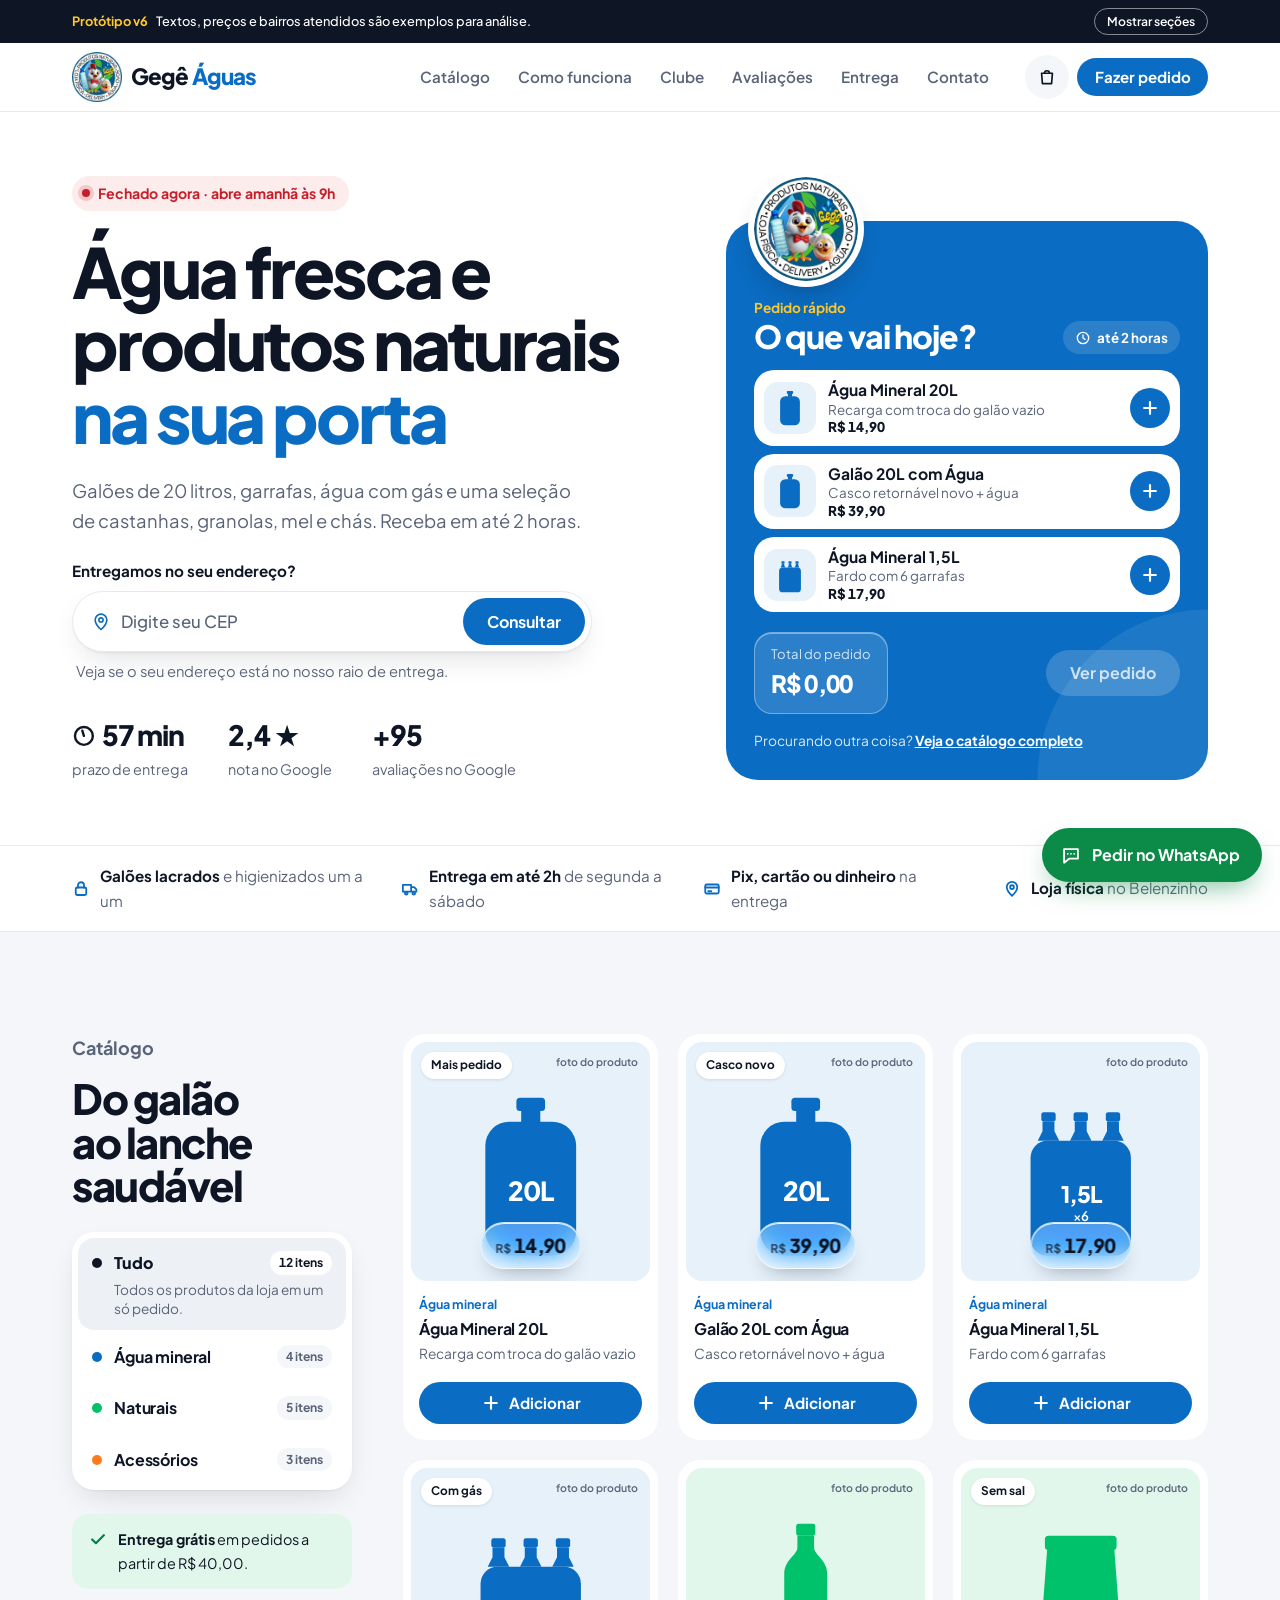
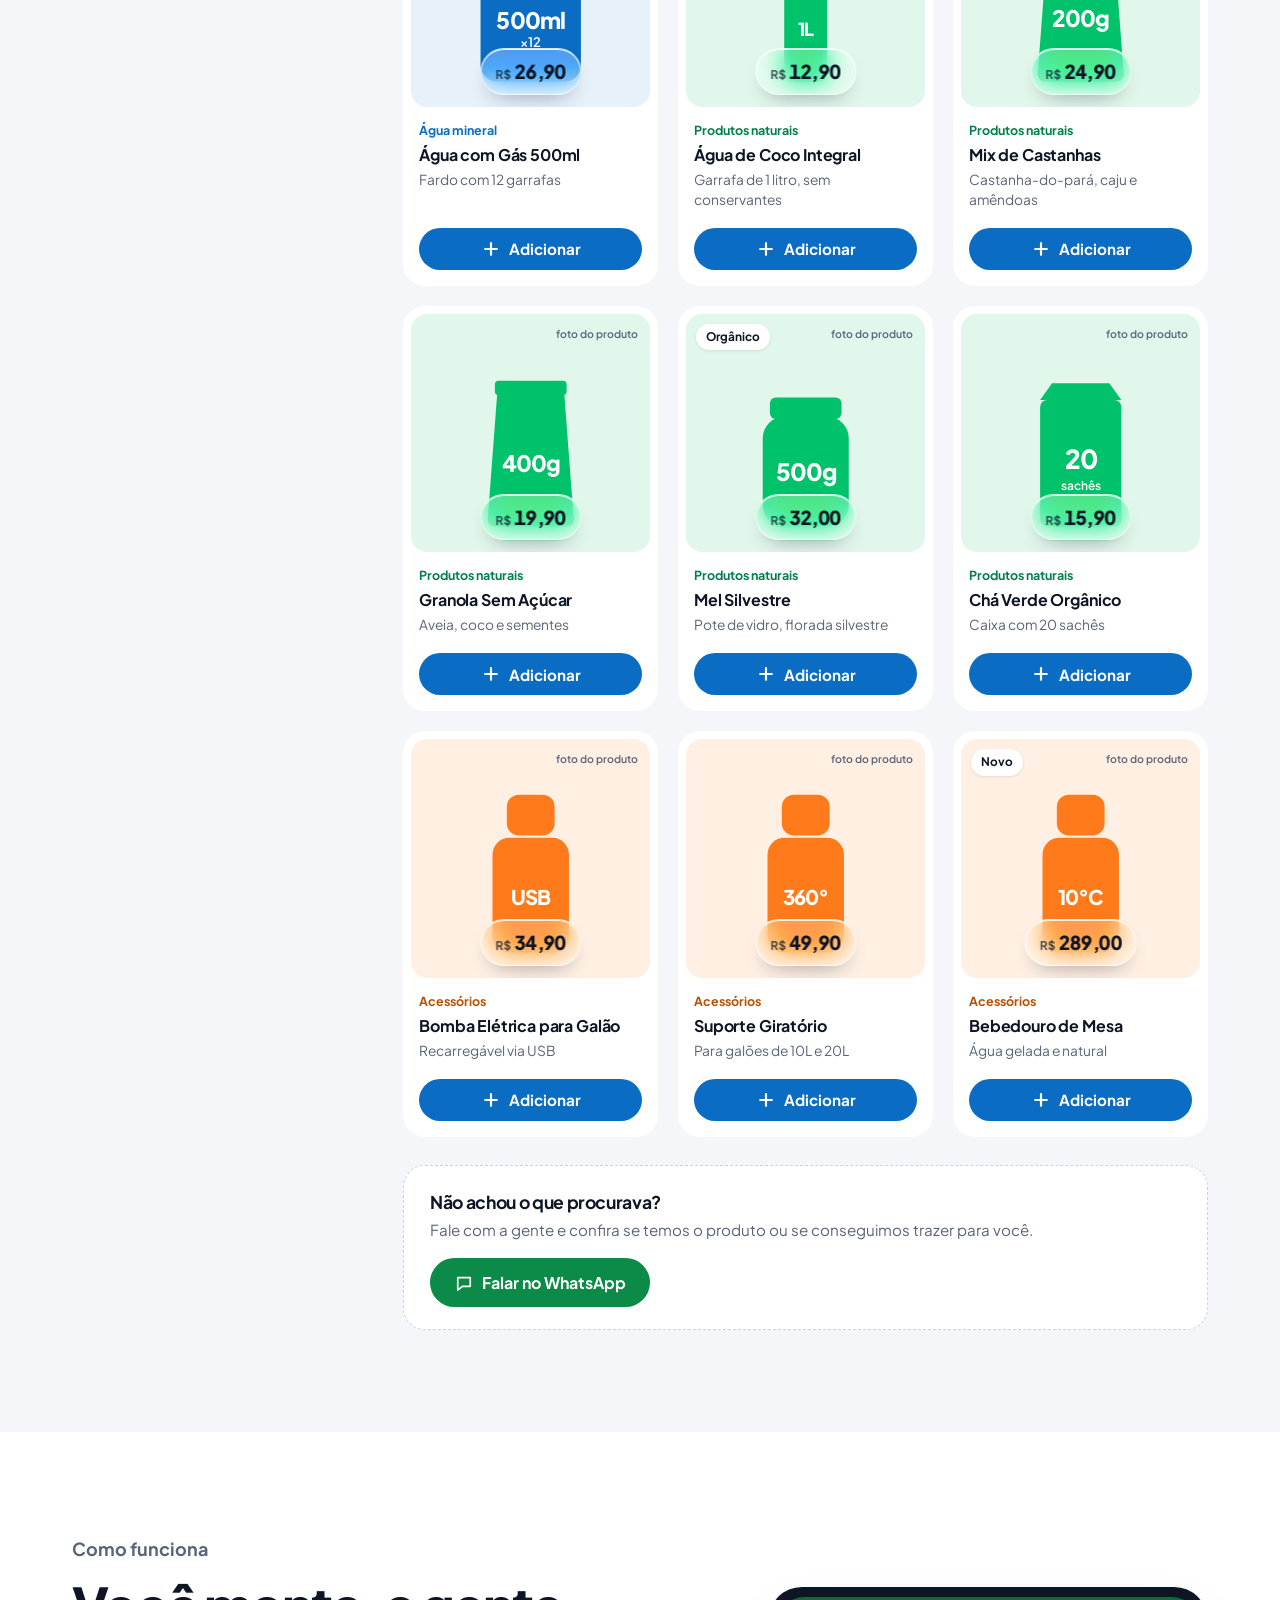
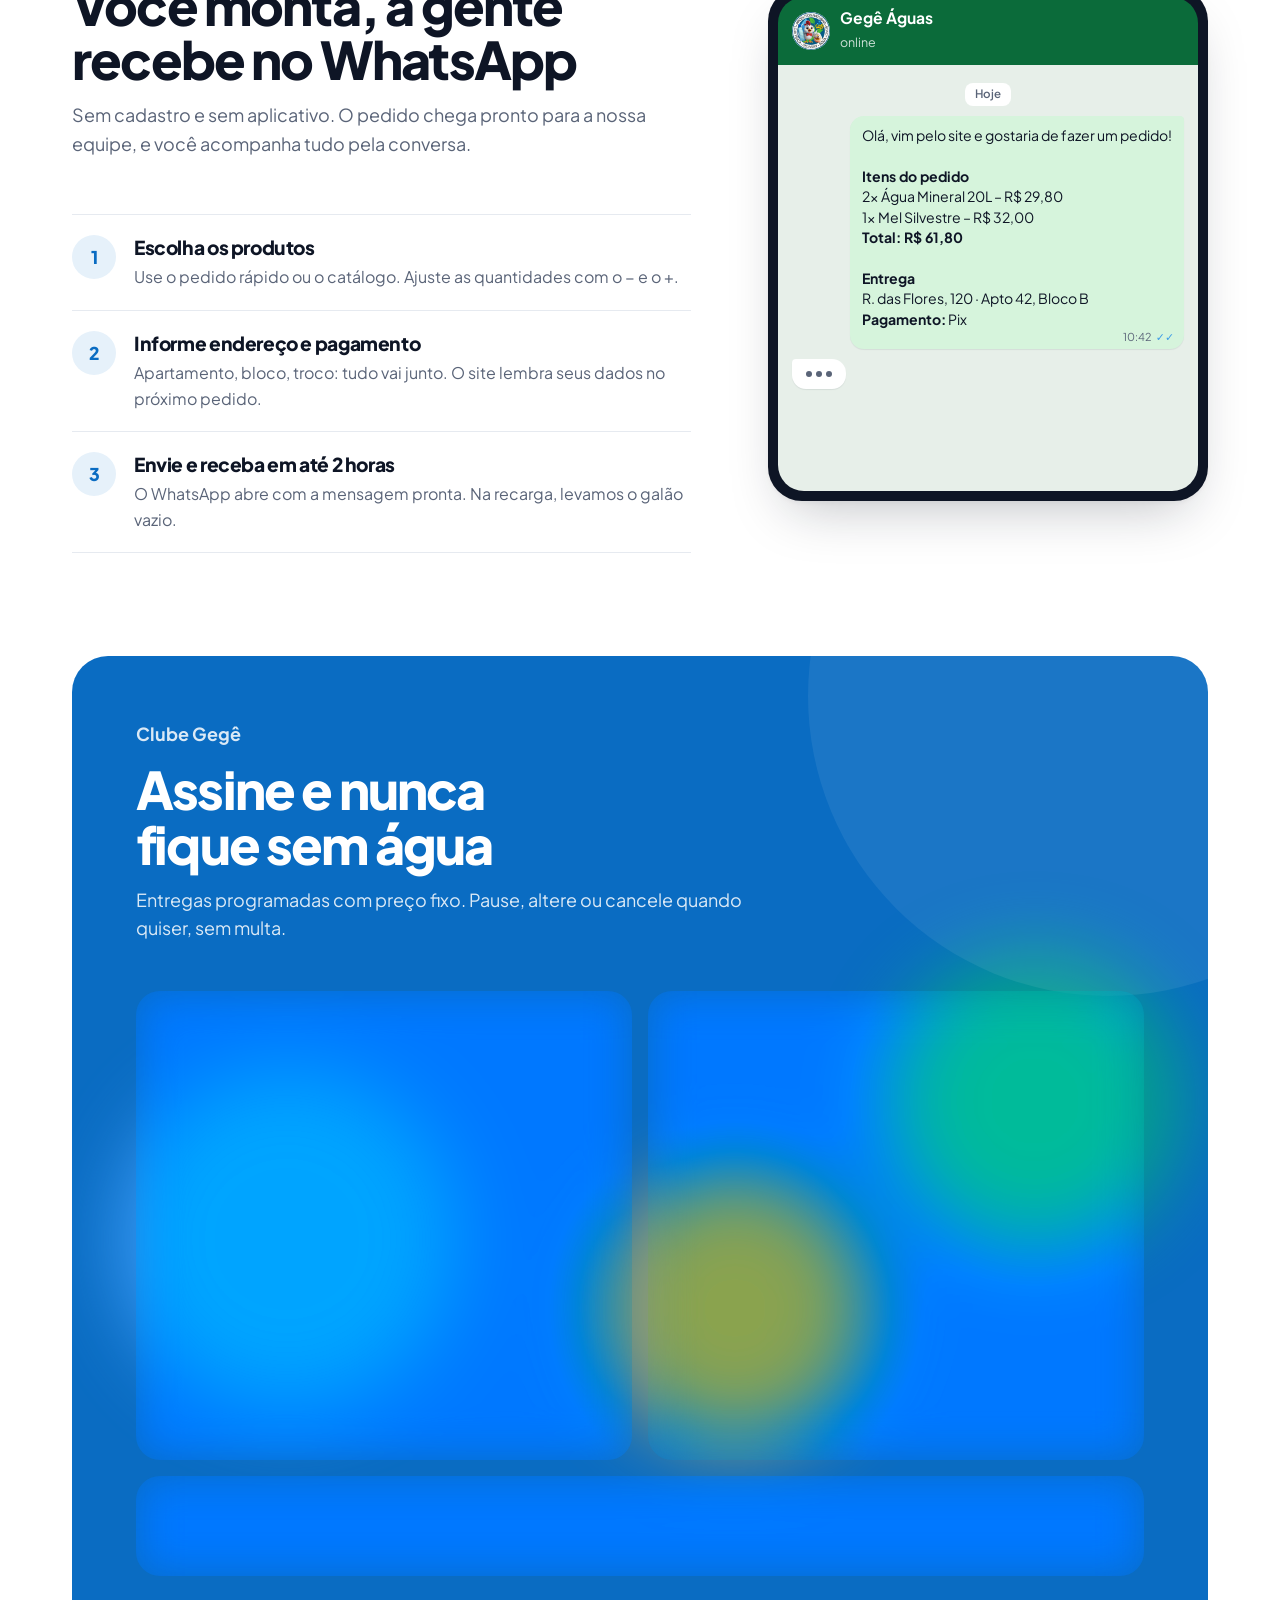
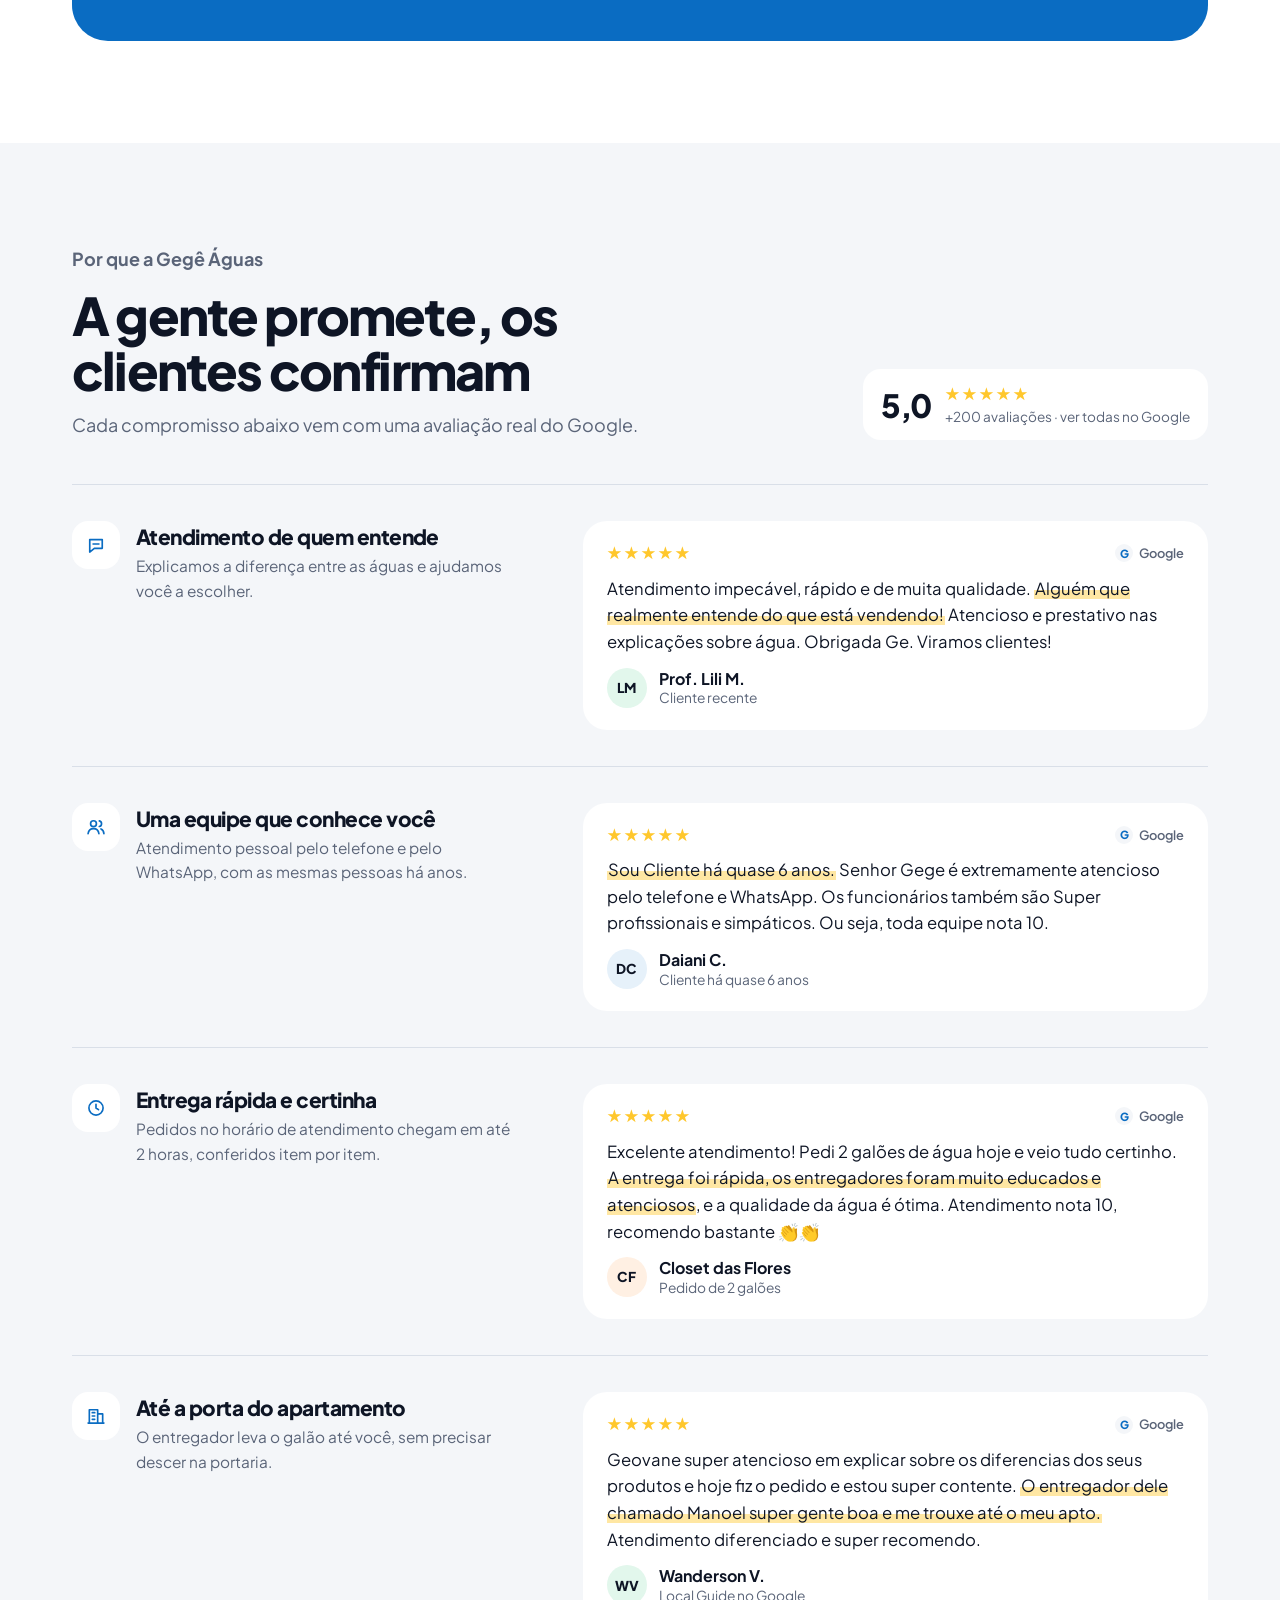
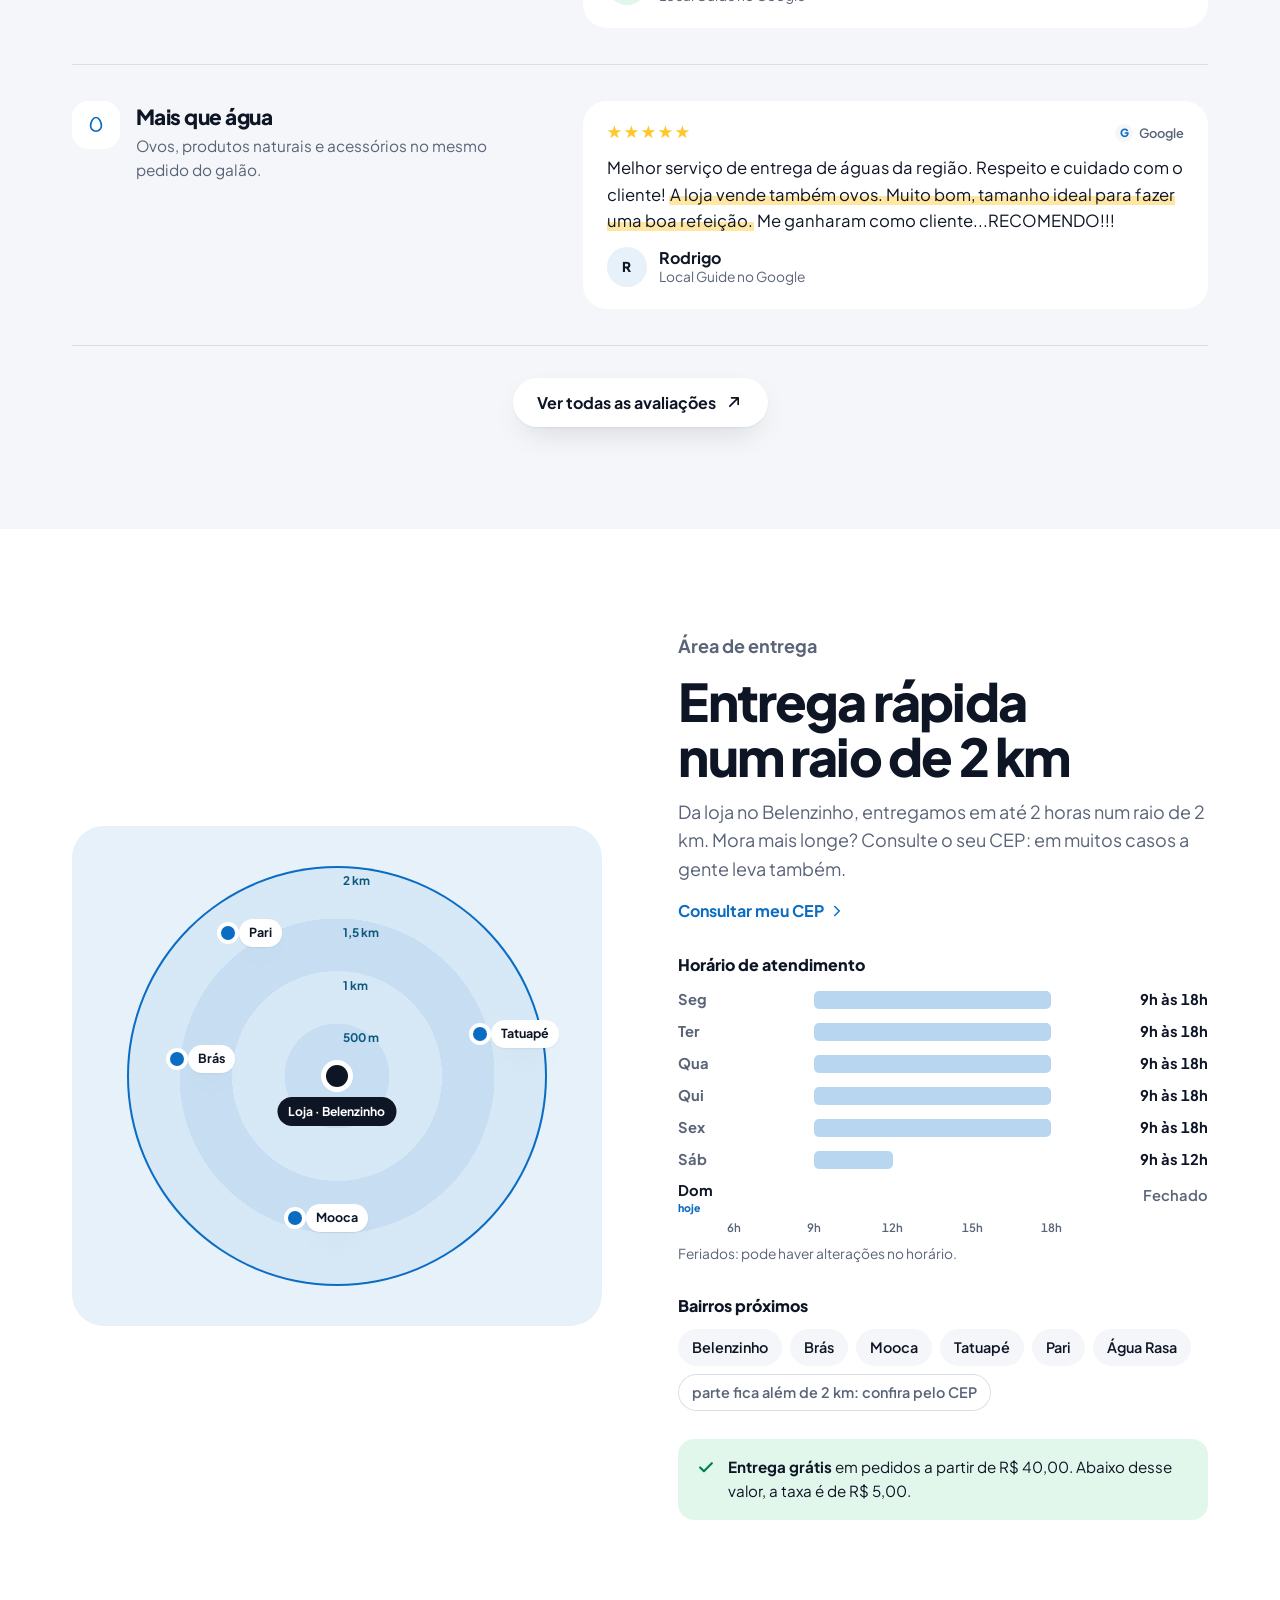
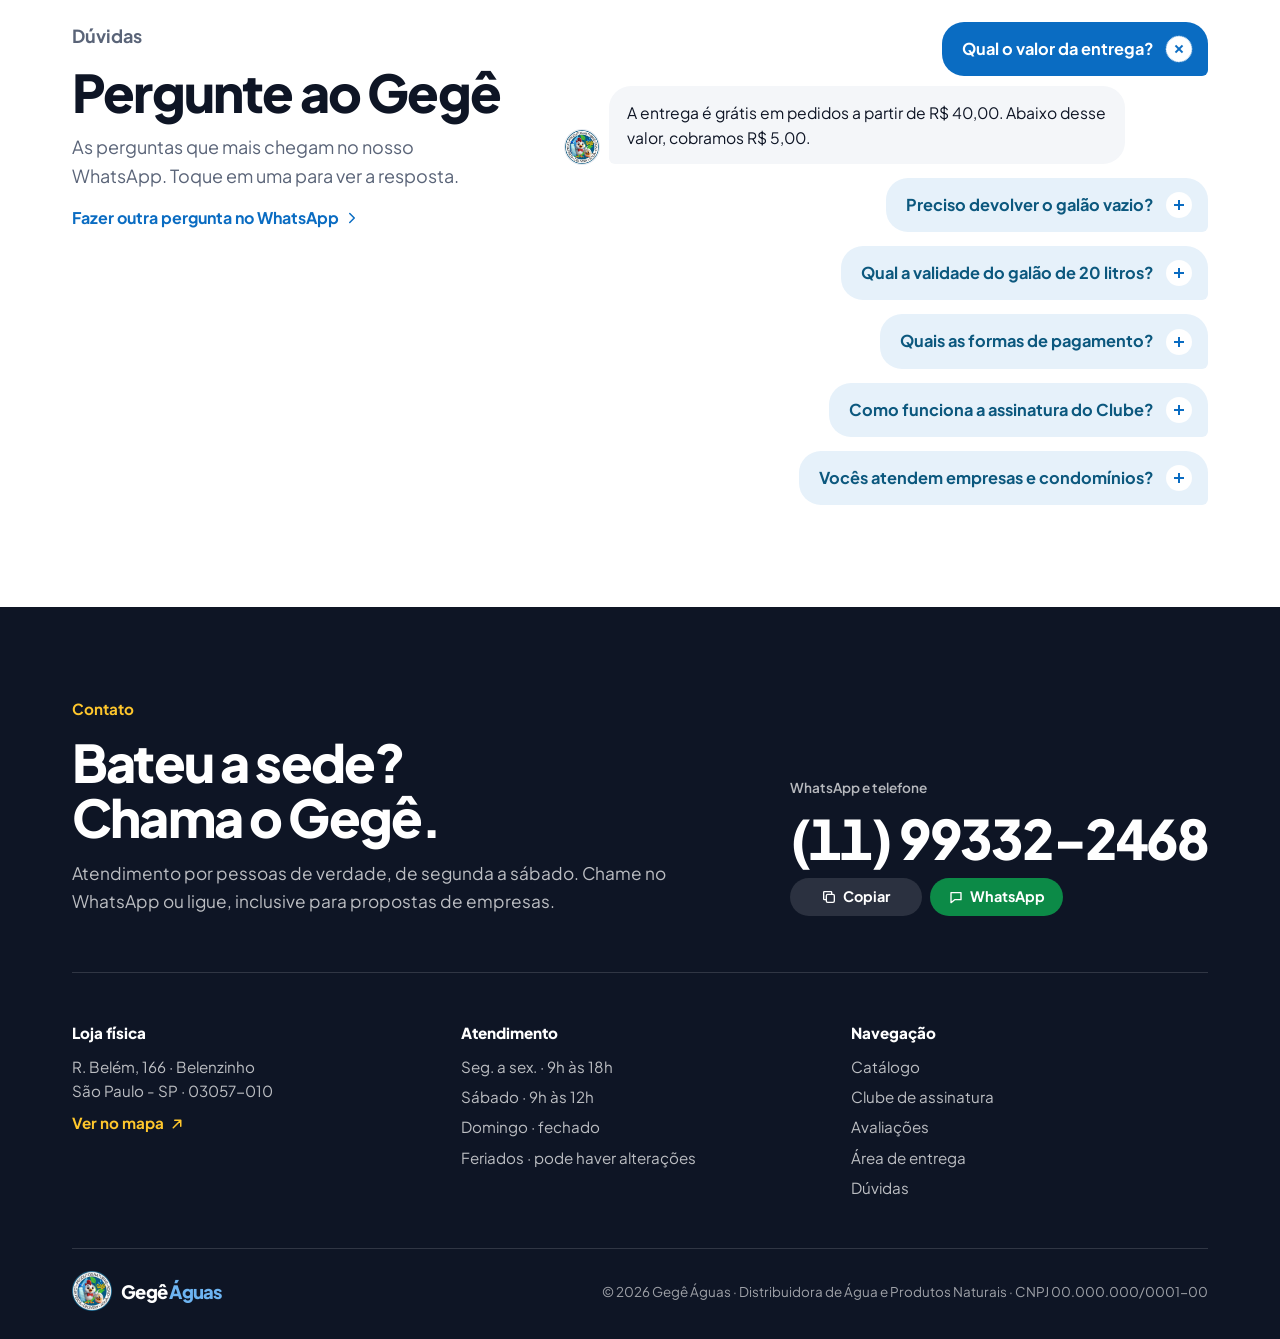
==== teste.html @ 7f75350b "Adiciona página de teste da consulta de CEP Cópia do site com a consulta de CEP pelas APIs públicas " ====
<!doctype html>
<html lang="pt-BR">
<head>
<meta charset="utf-8">
<meta name="viewport" content="width=device-width,initial-scale=1,viewport-fit=cover">
<meta name="robots" content="noindex">
<title>Prévia Gegê Águas</title>
<meta name="claude:viewport-fit-sides" content="cover">
<meta name="description" content="Protótipo do site da Gegê Águas, distribuidora de água mineral e produtos naturais.">
<link rel="icon" type="image/png" href="assets/logo-gege-64.png">
<link rel="preconnect" href="https://fonts.googleapis.com">
<link rel="preconnect" href="https://fonts.gstatic.com" crossorigin>
<link rel="stylesheet" href="https://fonts.googleapis.com/css2?family=Plus+Jakarta+Sans:wght@400;500;600;700;800&display=swap">
<style>
:root{
  /* Layout: loja de bairro com balcão. Topo com pedido rápido, catálogo em prateleira lateral, pedido mostrado como conversa de WhatsApp, promessas lado a lado com avaliações reais, contato e rodapé num bloco escuro. Tema único claro, por escolha. */
  --brand:#0A6CC2;
  --brand-dark:#0C587E;
  --brand-tint:#E6F1FA;
  --green:#00C26B;
  --green-text:#00804A;
  --green-tint:#E2F7EC;
  --orange:#FF7A1A;
  --orange-text:#B85000;
  --orange-tint:#FFF0E3;
  --yellow:#FFC72C;
  --whats:#0C8A47;
  --ink:#0E1525;
  --muted:#5A6478;
  --line:#E6EAF0;
  --gray:#F4F6F9;
  --line-strong:#D9DFE8;
  --chat-bg:#E7EFE9;
  --chat-out:#D6F4DC;
  --white:#FFFFFF;
  --danger:#C81E2B;
  --scrim:rgba(14,21,37,.45);
  --shadow:0 1px 2px rgba(14,21,37,.05),0 12px 32px -12px rgba(14,21,37,.18);
  --shadow-lg:0 2px 4px rgba(14,21,37,.04),0 24px 56px -20px rgba(14,21,37,.28);
  --font:"Plus Jakarta Sans",system-ui,-apple-system,"Segoe UI",Roboto,sans-serif;
  --fs-h2:clamp(2rem,4.2vw,3.25rem);
  --r:24px;
  color-scheme:light;
}

/* ---------- Base ---------- */
*,*::before,*::after{box-sizing:border-box}
[hidden]{display:none!important}
html{scroll-behavior:smooth;-webkit-text-size-adjust:100%}
body{margin:0;background:var(--white);color:var(--ink);font-family:var(--font);font-size:16px;line-height:1.6;overflow-x:clip;-webkit-font-smoothing:antialiased}
body::before{content:"";position:fixed;inset:0 0 auto;height:env(safe-area-inset-top,0px);z-index:10;background:var(--white)}
h1,h2,h3,p,ul,ol,dl,dd,figure,blockquote{margin:0}
ul,ol{padding:0;list-style:none}
h1,h2{font-weight:800;line-height:1.05;letter-spacing:-.035em;text-wrap:balance}
h3{font-size:1.125rem;font-weight:700;line-height:1.3;letter-spacing:-.01em;text-wrap:balance}
a{color:inherit}
button,input,select,textarea{font:inherit;color:inherit}
:focus-visible{outline:3px solid var(--brand);outline-offset:3px;border-radius:8px}
[id]{scroll-margin-top:84px}
svg{display:block}
.ico{width:20px;height:20px;flex-shrink:0;fill:none;stroke:currentColor;stroke-width:2;stroke-linecap:round;stroke-linejoin:round}
.sprite{position:absolute;width:0;height:0;overflow:hidden}
.wrap{width:100%;max-width:1200px;margin-inline:auto;padding-left:max(16px,env(safe-area-inset-left,0px));padding-right:max(16px,env(safe-area-inset-right,0px))}
@media (min-width:720px){.wrap{padding-left:max(32px,env(safe-area-inset-left,0px));padding-right:max(32px,env(safe-area-inset-right,0px))}}

.section{padding-block:clamp(64px,8vw,112px)}
.section.gray{background:var(--gray)}
.sec-head{display:grid;gap:14px;justify-items:start;max-width:44rem;margin-bottom:clamp(32px,4vw,48px)}
.sec-head h2{font-size:var(--fs-h2)}
.sec-head p{color:var(--muted);font-size:1.125rem;max-width:38rem}
.eyebrow{font-size:.95rem;font-weight:700;color:var(--brand)}

/* ---------- Botões ---------- */
.btn{display:inline-flex;align-items:center;justify-content:center;gap:.5em;padding:.9em 1.5em;border:0;border-radius:999px;font:700 1rem/1.1 var(--font);text-decoration:none;cursor:pointer;white-space:nowrap;transition:background .15s,transform .15s}
.btn:active:not(:disabled){transform:scale(.98)}
.btn:disabled{opacity:.4;cursor:not-allowed}
.btn-sm{padding:.7em 1.15em;font-size:.94rem}
.btn-brand{background:var(--brand);color:var(--white)}
.btn-brand:hover:not(:disabled){background:var(--brand-dark)}
.btn-gray{background:var(--gray);color:var(--ink)}
.btn-gray:hover{background:var(--line)}
.btn-white{background:var(--white);color:var(--ink)}
.btn-white:hover{background:var(--gray)}
.link{display:inline-flex;align-items:center;gap:4px;font-weight:700;color:var(--brand);text-decoration:none}
.link:hover{text-decoration:underline;text-underline-offset:4px}
.link .ico{width:18px;height:18px}

/* ---------- Faixa do protótipo ---------- */
.proto-bar{background:var(--ink);color:var(--white)}
.proto-bar .wrap{display:flex;align-items:center;justify-content:space-between;gap:8px 16px;flex-wrap:wrap;padding-block:8px;font-size:.8rem;font-weight:500}
.proto-bar strong{color:var(--yellow);margin-right:8px}
.proto-toggle{border:1px solid rgba(255,255,255,.5);background:transparent;color:var(--white);border-radius:999px;padding:4px 12px;font:600 .76rem/1.4 var(--font);cursor:pointer}
.proto-toggle[aria-pressed="true"]{background:var(--yellow);border-color:var(--yellow);color:var(--ink)}
[data-sec]:not(.site-header){position:relative}
.sec-tag{display:none}
html.show-sec [data-sec]{outline:2px dashed var(--orange);outline-offset:-4px}
html.show-sec .sec-tag{display:block;position:absolute;top:10px;left:10px;z-index:45;background:var(--orange);color:var(--ink);font:700 .75rem/1 var(--font);padding:6px 9px;border-radius:6px;pointer-events:none}
html.show-sec .site-header .sec-tag{top:auto;bottom:-12px}

/* ---------- Cabeçalho ---------- */
.site-header{position:sticky;top:env(safe-area-inset-top,0px);z-index:50;background:rgba(255,255,255,.92);-webkit-backdrop-filter:saturate(1.8) blur(16px);backdrop-filter:saturate(1.8) blur(16px);border-bottom:1px solid var(--line)}
.header-inner{display:flex;align-items:center;gap:24px;min-height:68px}
.logo{display:inline-flex;align-items:center;gap:9px;text-decoration:none;flex-shrink:0}
.logo-img{width:50px;height:50px;flex-shrink:0;display:block}
.footer-about .logo-img{width:76px;height:76px}
.logo-name{font-size:1.4rem;font-weight:800;letter-spacing:-.04em;white-space:nowrap}
.logo-name span{color:var(--brand)}
.nav{display:flex;gap:4px;margin-left:auto}
.nav a{padding:8px 12px;border-radius:999px;text-decoration:none;color:var(--muted);font-weight:600;font-size:.95rem;transition:color .15s,background .15s}
.nav a:hover{color:var(--ink);background:var(--gray)}
.header-actions{display:flex;align-items:center;gap:8px}
.icon-btn{position:relative;display:inline-grid;place-items:center;width:44px;height:44px;border:0;border-radius:50%;background:var(--gray);color:var(--ink);cursor:pointer;flex-shrink:0}
.icon-btn:hover{background:var(--line)}
.badge{position:absolute;top:-3px;right:-3px;min-width:20px;height:20px;padding:0 5px;border-radius:999px;background:var(--brand);color:var(--white);font:700 .7rem/20px var(--font);text-align:center;box-shadow:0 0 0 2px var(--white)}
.menu-btn{display:none}
@media (max-width:960px){
  .nav{display:none;position:absolute;top:100%;left:0;right:0;flex-direction:column;background:var(--white);border-bottom:1px solid var(--line);box-shadow:var(--shadow);padding-block:10px 16px;padding-left:max(16px,env(safe-area-inset-left,0px));padding-right:max(16px,env(safe-area-inset-right,0px))}
  .nav.open{display:flex}
  .nav a{padding:13px 12px;font-size:1.05rem;color:var(--ink)}
  .menu-btn{display:inline-grid}
  .header-actions{margin-left:auto}
}
@media (max-width:560px){.header-cta{display:none}}

/* ---------- Hero ---------- */
.hero{padding-block:clamp(36px,5vw,64px) clamp(40px,5vw,72px)}
.hero-grid{display:grid;grid-template-columns:minmax(0,1.1fr) minmax(0,.9fr);gap:clamp(32px,5vw,64px);align-items:center}
@media (max-width:920px){.hero-grid{grid-template-columns:minmax(0,1fr)}}
.hero-copy{display:grid;grid-template-columns:minmax(0,1fr);gap:24px;justify-items:start;min-width:0}
.open-pill{display:inline-flex;align-items:center;gap:8px;padding:6px 14px 6px 10px;border-radius:999px;background:var(--green-tint);color:var(--green-text);font-size:.88rem;font-weight:700}
.open-dot{width:8px;height:8px;border-radius:50%;background:var(--green);box-shadow:0 0 0 4px rgba(0,194,107,.2)}
.open-pill.closed{background:#FDECEC;color:var(--danger)}
.open-pill.closed .open-dot{background:var(--danger);box-shadow:0 0 0 4px rgba(200,30,43,.18)}
.hero h1{font-size:clamp(2.6rem,5.4vw,4.4rem);letter-spacing:-.045em}
.hero h1 em{font-style:normal;color:var(--brand)}
.hero-lead{font-size:1.15rem;color:var(--muted);max-width:32rem}

.cep-form{width:100%;max-width:520px;display:grid;gap:8px}
.cep-form label{font-weight:700;font-size:.95rem}
.cep-bar{display:flex;align-items:center;gap:10px;padding:6px 6px 6px 18px;background:var(--white);border:1px solid var(--line);border-radius:999px;box-shadow:var(--shadow);transition:border-color .15s,box-shadow .15s}
.cep-bar:focus-within{border-color:var(--brand);box-shadow:0 0 0 4px rgba(10,108,194,.15),var(--shadow)}
.cep-bar > .ico{color:var(--brand)}
.field{flex:1;width:0;min-width:0;border:0;background:transparent;padding:.7em 0;font:600 1.05rem var(--font);color:var(--ink);font-variant-numeric:tabular-nums;outline:none}
.field::placeholder{color:var(--muted);font-weight:500}
.cep-result{font-size:.92rem;color:var(--muted);padding-left:4px}
.cep-result.ok{color:var(--green-text);font-weight:600}
.cep-result.err{color:var(--danger);font-weight:600}
.cep-result.warn{color:var(--orange-text);font-weight:600}
.cep-result.loading{color:var(--muted)}
.cep-result b{color:var(--ink)}
.cep-result a{color:inherit;font-weight:800}
.cep-action{display:inline-flex;align-items:center;gap:6px;margin-top:8px;padding:8px 14px;border-radius:999px;background:var(--whats);color:var(--white)!important;font-size:.88rem;font-weight:700;text-decoration:none}
.cep-action:hover{background:#0a7a3e}
.cep-action .ico{width:16px;height:16px}
.cep-note{font-size:.8rem;font-weight:600;color:var(--muted)}
.cep-note.ok{color:var(--green-text)}
.cep-note.warn{color:var(--orange-text)}
.cep-note.err{color:var(--danger)}
.radar-zone{position:absolute;inset:0;border-radius:50%;box-shadow:inset 0 0 0 2px var(--brand);pointer-events:none}
.hero-stats{display:flex;flex-wrap:wrap;gap:12px 40px;padding-top:6px}
.stat{display:grid}
.stat strong{font-size:1.75rem;font-weight:800;letter-spacing:-.04em;font-variant-numeric:tabular-nums;transition:color .35s ease}
.stat strong.done-gold{color:#F2B100}
.stat strong.done-green{color:#00A85A}
.stat strong.done-blue{color:var(--brand)}
.stat strong .count-val{font-size:inherit;color:inherit}
.clock{display:inline-block;width:.85em;height:.85em;margin-right:6px;vertical-align:-.06em;fill:none;stroke:currentColor;stroke-width:2.4;stroke-linecap:round}
.clock-hand{transform-box:view-box;transform-origin:12px 12px}
.stat strong.pop{animation:pop .45s ease}
@keyframes pop{40%{transform:scale(1.14)}}
.stat strong{display:inline-block;transform-origin:left center}
.stat span{font-size:.9rem;color:var(--muted)}

/* Balcão: pedido rápido no topo */
.counter{position:relative;display:grid;gap:16px;padding:clamp(20px,3vw,28px);padding-top:clamp(64px,7vw,76px);margin-top:44px;border-radius:32px;background:radial-gradient(circle at 100% 100%,rgba(255,255,255,.08) 0 170px,transparent 171px),var(--brand);color:var(--white);min-width:0}
.counter-logo{position:absolute;top:-44px;left:clamp(20px,3vw,28px);width:104px;height:104px;border-radius:50%;background:var(--white);box-shadow:0 0 0 6px var(--white),0 14px 30px -10px rgba(14,21,37,.45)}
.counter-head{position:relative;z-index:1;display:flex;justify-content:space-between;align-items:flex-end;gap:8px 16px;flex-wrap:wrap}
.counter-kicker{font-size:.85rem;font-weight:700;color:var(--yellow)}
.counter-title{font-size:clamp(1.6rem,2.6vw,2rem);font-weight:800;letter-spacing:-.035em;line-height:1.1}
.counter-eta{display:inline-flex;align-items:center;gap:6px;padding:6px 12px;border-radius:999px;background:rgba(255,255,255,.14);font-size:.84rem;font-weight:700}
.counter-eta .ico{width:16px;height:16px}
.quick{position:relative;z-index:1;display:grid;gap:8px}
.quick-item{display:grid;grid-template-columns:52px minmax(0,1fr) auto;align-items:center;gap:12px;padding:10px 10px 10px 10px;border-radius:20px;background:var(--white);color:var(--ink);transition:box-shadow .2s}
.quick-item.in-cart{box-shadow:0 0 0 3px var(--yellow)}
.quick-art{display:grid;place-items:center;width:52px;height:52px;border-radius:14px;background:var(--tint)}
.quick-art .sil{width:26px;color:var(--c);fill:currentColor}
.quick-art .sil text{display:none}
.quick-info{display:grid;min-width:0;line-height:1.3}
.quick-info b{font-size:.98rem}
.quick-info span{font-size:.84rem;color:var(--muted)}
.quick-info .q-price{font-weight:800;color:var(--ink);font-variant-numeric:tabular-nums}
.quick-item .buy{min-height:40px}
.quick-item .add,.quick-item .stepper{height:40px}
.quick-item .add{width:40px}
.counter-foot{position:relative;z-index:1;display:flex;align-items:center;justify-content:space-between;gap:12px;padding-top:4px}
.counter-foot small{display:block;font-size:.82rem;color:rgba(255,255,255,.8)}
.counter-foot b{font-size:1.5rem;font-weight:800;letter-spacing:-.03em;font-variant-numeric:tabular-nums}
.btn-yellow{background:var(--yellow);color:var(--ink)}
.btn-yellow:hover:not(:disabled){background:#FFD45C}
.counter-foot .btn:disabled{opacity:1;background:rgba(255,255,255,.18);color:rgba(255,255,255,.75)}
.counter-more{position:relative;z-index:1;font-size:.86rem;color:rgba(255,255,255,.85)}
.counter-more a{color:var(--white);font-weight:700}
@media (max-width:420px){.quick-item{grid-template-columns:44px minmax(0,1fr)}.quick-art{width:44px;height:44px}.quick-item .buy{grid-column:1 / -1}}

/* ---------- Faixa ---------- */
.ribbon{border-block:1px solid var(--line)}
.ribbon-list{display:grid;grid-template-columns:repeat(4,auto);justify-content:space-between;gap:10px 28px;padding-block:18px;font-size:.95rem;color:var(--muted)}
.ribbon-list li{display:flex;align-items:center;gap:10px}
.ribbon-list b{color:var(--ink)}
.ribbon-list .ico{width:18px;height:18px;color:var(--brand);stroke-width:2.4}
@media (max-width:1100px){.ribbon-list{grid-template-columns:repeat(2,minmax(0,1fr))}}
@media (max-width:640px){.ribbon-list{grid-template-columns:minmax(0,1fr);gap:10px}}

/* ---------- Catálogo com prateleira lateral ---------- */
.shop{display:grid;grid-template-columns:280px minmax(0,1fr);gap:clamp(28px,4vw,56px);align-items:start}
.shelf{display:grid;gap:24px;min-width:0}
@media (min-width:961px){.shelf{position:sticky;top:96px}}
.shelf .sec-head{margin-bottom:0}
.shelf .sec-head h2{font-size:clamp(2rem,3.4vw,2.6rem)}
.shelf-list{display:grid;gap:2px;min-width:0;padding:6px;border-radius:22px;background:var(--white);box-shadow:var(--shadow)}
.shelf-item{display:grid;grid-template-columns:10px minmax(0,1fr) auto;align-items:center;gap:2px 12px;width:100%;padding:12px 14px;border:0;border-radius:16px;background:transparent;color:var(--ink);text-align:left;font:inherit;cursor:pointer;transition:background .15s}
.shelf-item:hover{background:var(--gray)}
.shelf-item[aria-pressed="true"]{background:var(--tint)}
.shelf-dot{width:10px;height:10px;border-radius:50%;background:var(--dot)}
.shelf-item b{font-size:1rem;font-weight:700;letter-spacing:-.01em}
.shelf-item[aria-pressed="true"] b{font-weight:800}
.shelf-item small{padding:2px 9px;border-radius:999px;background:var(--gray);font-size:.76rem;font-weight:700;color:var(--muted);font-variant-numeric:tabular-nums}
.shelf-item[aria-pressed="true"] small{background:var(--white);color:var(--ink)}
.shelf-item .shelf-desc{grid-column:2 / -1;padding-top:2px;font-size:.85rem;color:var(--muted);line-height:1.4}
.shelf-item[aria-pressed="false"] .shelf-desc{display:none}
.shelf-free{display:flex;gap:10px;align-items:flex-start;padding:14px 16px;border-radius:16px;background:var(--green-tint);font-size:.9rem}
.shelf-free .ico{color:var(--green-text);stroke-width:2.6;margin-top:1px}
.shop .product-grid{grid-template-columns:repeat(3,minmax(0,1fr))}
@media (max-width:960px){
  .shop{grid-template-columns:minmax(0,1fr)}
  .shelf-list{display:flex;gap:4px;overflow-x:auto;scrollbar-width:none}
  .shelf-list::-webkit-scrollbar{display:none}
  .shelf-item{display:flex;width:auto;flex:none;padding:9px 14px;border-radius:16px}
  .shelf-item .shelf-desc{display:none}
  .shelf-item b{font-size:.95rem}
  .shelf-free{display:none}
}
@media (max-width:760px){.shop .product-grid{grid-template-columns:repeat(2,minmax(0,1fr))}}

/* ---------- Produtos ---------- */
.product-grid{display:grid;grid-template-columns:repeat(4,minmax(0,1fr));gap:20px}
@media (max-width:1020px){.product-grid{grid-template-columns:repeat(3,minmax(0,1fr))}}
@media (max-width:760px){.product-grid{grid-template-columns:repeat(2,minmax(0,1fr));gap:12px}}
.product{display:flex;flex-direction:column;min-width:0;background:var(--white);border-radius:22px;overflow:hidden;transition:box-shadow .2s ease,transform .2s ease}
.product:hover{box-shadow:var(--shadow-lg);transform:translateY(-3px)}
.product-tile{position:relative;display:grid;place-items:center;aspect-ratio:1;max-width:100%;margin:8px 8px 0;border-radius:16px;background:var(--tint)}
.product-tile .sil{width:44%;color:var(--c);fill:currentColor}
.sil text{font-family:var(--font);font-weight:800;letter-spacing:-.04em;text-anchor:middle;fill:var(--white)}
.sil text.sub{font-weight:600;letter-spacing:0}
.tag{position:absolute;top:10px;left:10px;padding:4px 10px;border-radius:999px;background:var(--white);color:var(--ink);font-size:.74rem;font-weight:700;box-shadow:0 1px 3px rgba(14,21,37,.1)}
.tile-note{position:absolute;bottom:8px;right:12px;font-size:.66rem;font-weight:600;color:var(--muted)}
.product-body{display:flex;flex-direction:column;gap:4px;flex:1;padding:14px 16px 16px}
.product-cat{font-size:.78rem;font-weight:700;color:var(--ct)}
.product h3{font-size:1rem;line-height:1.3}
.product-desc{font-size:.86rem;line-height:1.45;color:var(--muted)}
.product-foot{display:flex;align-items:center;justify-content:space-between;gap:10px;margin-top:auto;padding-top:12px}
.price{display:flex;align-items:baseline;gap:3px;font-size:1.3rem;font-weight:800;letter-spacing:-.03em;font-variant-numeric:tabular-nums}
.price small{font-size:.8rem;font-weight:600;color:var(--muted);letter-spacing:0}
.add{display:inline-grid;place-items:center;width:42px;height:42px;flex-shrink:0;border:0;border-radius:50%;background:var(--brand);color:var(--white);cursor:pointer;transition:background .15s,transform .15s}
.add .ico{width:20px;height:20px;stroke-width:2.6}
.add:hover{background:var(--brand-dark);transform:scale(1.06)}
.buy{display:flex;align-items:center;justify-content:flex-end;min-height:42px}
.stepper{display:inline-flex;align-items:center;height:42px;border-radius:999px;background:var(--brand);color:var(--white);animation:stepIn .22s ease}
.stepper button{display:grid;place-items:center;width:38px;height:42px;border:0;border-radius:999px;background:transparent;color:inherit;cursor:pointer;transition:background .15s}
.stepper button:hover{background:var(--brand-dark)}
.stepper .ico{width:16px;height:16px;stroke-width:2.8}
.stepper output{min-width:20px;text-align:center;font-weight:800;font-size:1rem;font-variant-numeric:tabular-nums}
@keyframes stepIn{from{transform:scale(.7);opacity:0}to{transform:none;opacity:1}}
@media (prefers-reduced-motion:reduce){.stepper{animation:none}}
.product.in-cart{box-shadow:0 0 0 2px var(--brand)}
@media (max-width:420px){.product-foot{flex-wrap:wrap}.buy{width:100%}.stepper{width:100%;justify-content:space-between}.add{width:100%;border-radius:999px}}
.not-found{display:flex;align-items:center;justify-content:space-between;gap:16px 24px;flex-wrap:wrap;margin-top:28px;padding:22px 26px;border-radius:22px;background:var(--white);border:1px dashed #C9D3E0}
.not-found div{display:grid;gap:2px;min-width:0}
.not-found strong{font-size:1.1rem;letter-spacing:-.02em}
.not-found p{color:var(--muted);font-size:.95rem}
@media (max-width:560px){.not-found{padding:20px}.not-found .btn{width:100%}}

/* ---------- Como funciona: o pedido chegando no WhatsApp ---------- */
.how{display:grid;grid-template-columns:minmax(0,1fr) minmax(0,440px);gap:clamp(36px,6vw,88px);align-items:center}
@media (max-width:900px){.how{grid-template-columns:minmax(0,1fr)}}
.how-copy{display:grid;gap:8px;min-width:0}
.how-steps{display:grid;counter-reset:s}
.how-steps li{display:grid;grid-template-columns:44px minmax(0,1fr);gap:4px 18px;padding:20px 0;border-top:1px solid var(--line)}
.how-steps li:last-child{border-bottom:1px solid var(--line)}
.how-steps li::before{counter-increment:s;content:counter(s);grid-row:span 2;display:grid;place-items:center;width:44px;height:44px;border-radius:50%;background:var(--brand-tint);color:var(--brand);font-weight:800;font-size:1.1rem}
.how-steps h3{font-size:1.2rem;font-weight:800;letter-spacing:-.02em}
.how-steps p{color:var(--muted)}
.phone{width:100%;max-width:440px;justify-self:center;border-radius:34px;padding:10px;background:var(--ink);box-shadow:var(--shadow-lg)}
.phone-top{display:flex;align-items:center;gap:10px;padding:12px 14px;border-radius:26px 26px 0 0;background:#0B6B3A;color:var(--white)}
.phone-top img{width:38px;height:38px;border-radius:50%;background:var(--white)}
.phone-top b{display:block;font-size:.98rem;line-height:1.2}
.phone-top small{font-size:.78rem;opacity:.8}
.chat{display:grid;gap:10px;align-content:start;padding:18px 14px 22px;border-radius:0 0 26px 26px;background:var(--chat-bg);font-size:.88rem;line-height:1.45}
.bubble{position:relative;max-width:88%;padding:9px 12px 20px;border-radius:14px;box-shadow:0 1px 1px rgba(14,21,37,.08)}
.bubble.out{justify-self:end;background:var(--chat-out);border-top-right-radius:4px}
.bubble.in{justify-self:start;background:var(--white);border-top-left-radius:4px}
.bubble .time{position:absolute;right:10px;bottom:4px;font-size:.68rem;color:var(--muted)}
.bubble .ticks{color:#3B9BE8;margin-left:2px}
.chat-day{justify-self:center;padding:3px 10px;border-radius:8px;background:var(--white);font-size:.72rem;font-weight:600;color:var(--muted)}

/* ---------- Clube: calculadora ---------- */
.club-panel{position:relative;overflow:hidden;padding:clamp(24px,5vw,64px);border-radius:36px;background:var(--brand);color:var(--white)}
.club-panel::before{content:"";position:absolute;width:600px;height:600px;right:-200px;top:-260px;border-radius:50%;background:rgba(255,255,255,.07)}
.club-panel .sec-head{position:relative}
.club-panel .eyebrow{color:var(--yellow)}
.club-panel .sec-head p{color:rgba(255,255,255,.85)}
.calc{position:relative;display:grid;grid-template-columns:minmax(0,1fr) minmax(0,1fr);gap:16px}
@media (max-width:900px){.calc{grid-template-columns:minmax(0,1fr)}}
.calc-input{display:grid;gap:14px;align-content:start;padding:clamp(22px,3vw,32px);border-radius:24px;background:rgba(255,255,255,.1)}
.calc-input label{font-size:1.1rem;font-weight:700;max-width:30ch}
.calc-val{display:flex;align-items:baseline;gap:10px;font-size:1.1rem;font-weight:700}
.calc-val output{font-size:clamp(4rem,9vw,6rem);font-weight:800;letter-spacing:-.06em;line-height:.9;font-variant-numeric:tabular-nums}
.galoes{display:flex;flex-wrap:wrap;gap:6px;min-height:34px}
.galoes i{width:22px;height:32px;border-radius:5px 5px 7px 7px;background:var(--white);opacity:.25;transition:opacity .2s}
.galoes i.on{opacity:1}
.calc input[type=range]{width:100%;accent-color:var(--yellow);height:28px;cursor:pointer}
.calc-scale{display:flex;justify-content:space-between;font-size:.8rem;font-weight:700;color:rgba(255,255,255,.7);margin-top:-8px}
.calc-hint{font-size:.9rem;color:rgba(255,255,255,.8)}
.calc-result{display:flex;flex-direction:column;gap:14px;padding:clamp(22px,3vw,32px);border-radius:24px;background:var(--white);color:var(--ink)}
.calc-kicker{font-size:.85rem;font-weight:700;color:var(--muted)}
.calc-plan{font-size:1.8rem;font-weight:800;letter-spacing:-.035em;margin-top:-10px}
.plan-price{display:flex;align-items:baseline;gap:4px;font-size:2.8rem;font-weight:800;letter-spacing:-.05em;line-height:1;font-variant-numeric:tabular-nums}
.plan-price small{font-size:.95rem;font-weight:600;color:var(--muted);letter-spacing:0}
.plan-price.text{font-size:2rem}
.plan-unit{font-size:.92rem;font-weight:700;color:var(--green-text)}
.plan-list{display:grid;gap:10px;padding-top:16px;border-top:1px solid var(--line);font-size:.96rem}
.plan-list li{display:grid;grid-template-columns:22px minmax(0,1fr);gap:10px;align-items:start}
.plan-list .ico{width:20px;height:20px;margin-top:2px;color:var(--brand);stroke-width:2.6}
.calc-result .btn{margin-top:auto;white-space:normal;text-align:center}
.club-biz{position:relative;display:flex;flex-wrap:wrap;align-items:center;justify-content:space-between;gap:16px 28px;margin-top:16px;padding:22px clamp(22px,3vw,32px);border-radius:24px;background:var(--brand-dark)}
.club-biz div{display:grid;gap:4px;flex:1 1 320px;min-width:0}
.club-biz h3{font-size:1.25rem;font-weight:800}
.club-biz p{color:rgba(255,255,255,.8);font-size:.95rem}

/* ---------- Promessa e prova ---------- */
.reviews-top{display:flex;flex-wrap:wrap;justify-content:space-between;align-items:flex-end;gap:16px 32px;margin-bottom:clamp(28px,4vw,44px)}
.reviews-top .sec-head{margin-bottom:0}
.g-score{display:flex;align-items:center;gap:14px;padding:12px 18px;border-radius:18px;background:var(--white)}
.g-score b{font-size:2rem;font-weight:800;letter-spacing:-.04em;line-height:1}
.g-score small{display:block;font-size:.85rem;color:var(--muted)}
.proofs{display:grid}
.proof{display:grid;grid-template-columns:minmax(0,5fr) minmax(0,7fr);gap:16px clamp(24px,5vw,72px);align-items:start;padding-block:clamp(24px,3vw,36px);border-top:1px solid var(--line-strong)}
.proof:last-child{border-bottom:1px solid var(--line-strong)}
@media (max-width:820px){.proof{grid-template-columns:minmax(0,1fr)}}
.claim{display:grid;grid-template-columns:48px minmax(0,1fr);gap:4px 16px;align-items:start}
.claim-ico{grid-row:span 2;display:grid;place-items:center;width:48px;height:48px;border-radius:16px;background:var(--white);color:var(--brand)}
.claim h3{font-size:1.3rem;font-weight:800;letter-spacing:-.025em;padding-top:2px}
.claim p{color:var(--muted);font-size:.96rem}
.quote{display:grid;gap:12px;margin:0;padding:22px 24px;border-radius:var(--r);background:var(--white)}
.quote-top{display:flex;justify-content:space-between;align-items:center;gap:10px}
.stars{color:var(--yellow);font-size:1.05rem;letter-spacing:2px;line-height:1}
.quote blockquote{font-size:1.04rem;line-height:1.6}
.quote mark{background:linear-gradient(transparent 58%,#FFE7A3 58%);color:inherit;padding:0 1px}
.quote figcaption{display:flex;align-items:center;gap:12px}
.g-badge{display:inline-flex;align-items:center;gap:6px;font-size:.8rem;font-weight:600;color:var(--muted)}
.g-badge i{display:grid;place-items:center;width:18px;height:18px;border-radius:50%;background:var(--gray);font:800 .7rem/1 var(--font);font-style:normal;color:var(--brand)}
.avatar{display:grid;place-items:center;width:40px;height:40px;flex-shrink:0;border-radius:50%;background:var(--a);color:var(--ink);font-size:.85rem;font-weight:800}
.who{display:grid;line-height:1.35}
.who b{font-weight:700}
.who span{font-size:.86rem;color:var(--muted)}
.reviews-more{display:flex;justify-content:center;margin-top:32px}
.reviews-more .btn{box-shadow:var(--shadow)}

/* ---------- Área de entrega ---------- */
.coverage{display:grid;grid-template-columns:minmax(0,1fr) minmax(0,1fr);gap:clamp(36px,6vw,80px);align-items:center}
@media (max-width:900px){.coverage{grid-template-columns:minmax(0,1fr)}}
.map-panel{padding:clamp(20px,4vw,40px);border-radius:32px;background:var(--brand-tint)}
.radar{position:relative;width:100%;max-width:420px;aspect-ratio:1;margin-inline:auto}
.radar-disc{position:absolute;inset:0;border-radius:50%;background:repeating-radial-gradient(circle closest-side,rgba(10,108,194,.14) 0 25%,rgba(10,108,194,.07) 25% 50%)}
.ring-label{position:absolute;left:calc(50% + 6px);transform:translateY(6px);font-size:.74rem;font-weight:700;color:var(--brand-dark)}
.radar-dot{position:absolute;width:14px;height:14px;margin:-7px 0 0 -7px;border-radius:50%;background:var(--brand);box-shadow:0 0 0 4px var(--white)}
.radar-dot span{position:absolute;left:18px;top:50%;transform:translateY(-50%);white-space:nowrap;padding:4px 10px;border-radius:999px;background:var(--white);box-shadow:var(--shadow);font-size:.78rem;font-weight:700}
.radar-center{position:absolute;left:50%;top:50%;width:22px;height:22px;margin:-11px 0 0 -11px;border-radius:50%;background:var(--ink);box-shadow:0 0 0 5px var(--white)}
.radar-center span{position:absolute;top:32px;left:50%;transform:translateX(-50%);white-space:nowrap;padding:5px 11px;border-radius:999px;background:var(--ink);color:var(--white);font-size:.76rem;font-weight:700}
.cov-info{display:grid;gap:28px;min-width:0}
.cov-info .sec-head{margin-bottom:0}
.sub-title{font-size:1rem;font-weight:800;margin-bottom:10px}
.week{display:grid;gap:6px}
.wk-row{display:grid;grid-template-columns:44px minmax(0,1fr) 92px;align-items:center;gap:12px;font-size:.92rem}
.wk-day{font-weight:700;color:var(--muted)}
.wk-track{position:relative;height:26px;border-radius:8px;background:var(--white)}
.wk-track i{position:absolute;top:4px;bottom:4px;border-radius:5px;background:#B9D6F0}
.wk-hours{text-align:right;font-weight:700;font-variant-numeric:tabular-nums}
.wk-row.closed .wk-hours{color:var(--muted);font-weight:600}
.wk-row.today .wk-day{color:var(--ink)}
.wk-row.today .wk-track i{background:var(--brand)}
.wk-row.today .wk-day::after{content:"hoje";display:block;font-size:.66rem;font-weight:800;color:var(--brand);line-height:1}
.wk-now{position:absolute;top:-3px;bottom:-3px;width:2px;margin-left:-1px;background:var(--orange);border-radius:2px}
.wk-now::before{content:"";position:absolute;top:-4px;left:-3px;width:8px;height:8px;border-radius:50%;background:var(--orange)}
.wk-axis{display:grid;grid-template-columns:44px minmax(0,1fr) 92px;gap:12px}
.wk-axis div{position:relative;height:16px;font-size:.72rem;font-weight:600;color:var(--muted);font-variant-numeric:tabular-nums}
.wk-axis div span{position:absolute;top:0;transform:translateX(-50%)}
.week-note{margin-top:8px;font-size:.86rem;color:var(--muted)}
.chips{display:flex;flex-wrap:wrap;gap:8px}
.chips li{padding:7px 14px;border-radius:999px;background:var(--gray);font-size:.9rem;font-weight:600}
.chips li.more{background:transparent;box-shadow:inset 0 0 0 1px var(--line-strong);color:var(--muted)}
.fee-note{display:flex;gap:12px;align-items:flex-start;padding:16px 18px;border-radius:16px;background:var(--green-tint);font-size:.95rem}
.fee-note .ico{color:var(--green-text);margin-top:2px;stroke-width:2.6}

/* ---------- Dúvidas em formato de conversa ---------- */
.faq-wrap{display:grid;grid-template-columns:minmax(0,.8fr) minmax(0,1.2fr);gap:clamp(32px,5vw,72px);align-items:start}
@media (min-width:901px){.faq-head{position:sticky;top:100px}}
@media (max-width:900px){.faq-wrap{grid-template-columns:minmax(0,1fr)}}
.faq-wrap .sec-head{margin-bottom:0}
.faq{display:grid;gap:14px}
.faq details{display:grid;gap:10px}
.faq summary{display:flex;align-items:center;gap:12px;justify-self:end;width:fit-content;max-width:min(100%,520px);margin-left:auto;padding:14px 16px 14px 20px;border-radius:22px 22px 6px 22px;background:var(--brand-tint);color:var(--brand-dark);font-weight:700;font-size:1.02rem;cursor:pointer;list-style:none;transition:background .15s}
.faq summary:hover{background:#D5E7F7}
.faq summary::-webkit-details-marker{display:none}
.faq summary::after{content:"";flex-shrink:0;width:26px;height:26px;border-radius:50%;background:linear-gradient(var(--brand),var(--brand)) center/10px 2px no-repeat,linear-gradient(var(--brand),var(--brand)) center/2px 10px no-repeat,var(--white);transition:transform .2s}
.faq details[open] summary{background:var(--brand);color:var(--white)}
.faq details[open] summary::after{transform:rotate(45deg)}
.faq .answer{display:flex;align-items:flex-end;gap:10px;max-width:560px;margin-top:10px}
.faq .answer img{width:34px;height:34px;flex-shrink:0;border-radius:50%;background:var(--white);box-shadow:0 0 0 1px var(--line)}
.faq .answer p{padding:14px 18px;border-radius:22px 22px 22px 6px;background:var(--gray);color:var(--ink);font-size:.98rem}

/* ---------- Contato e rodapé ---------- */
.closing{background:var(--ink);color:var(--white);padding-block:clamp(56px,7vw,96px) 28px}
.closing-top{display:grid;grid-template-columns:minmax(0,1fr) auto;gap:32px 64px;align-items:end;padding-bottom:clamp(36px,5vw,56px);border-bottom:1px solid rgba(255,255,255,.14)}
@media (max-width:900px){.closing-top{grid-template-columns:minmax(0,1fr);align-items:start}}
.closing .eyebrow{color:var(--yellow)}
.closing h2{font-size:var(--fs-h2);margin-top:14px}
.closing-copy p:last-child{margin-top:16px;color:rgba(255,255,255,.72);font-size:1.08rem;max-width:38rem}
.closing-phone{display:grid;gap:12px;min-width:0}
.closing .c-label{font-size:.85rem;font-weight:600;color:rgba(255,255,255,.7)}
.big-phone{font-size:clamp(2rem,4.6vw,3.4rem);font-weight:800;letter-spacing:-.04em;line-height:1;font-variant-numeric:tabular-nums;white-space:nowrap}
.c-actions{display:flex;flex-wrap:wrap;gap:8px}
.copy-btn{display:inline-flex;align-items:center;justify-content:center;gap:6px;min-width:132px;padding:11px 18px;border:0;border-radius:999px;background:rgba(255,255,255,.12);color:var(--white);font:700 .9rem/1.1 var(--font);text-align:center;text-decoration:none;cursor:pointer}
.copy-btn .ico{width:16px;height:16px}
.copy-btn:hover{background:rgba(255,255,255,.2)}
.wa-btn{background:var(--whats)}
.wa-btn:hover{background:#0a7a3e}
.closing-grid{display:grid;grid-template-columns:repeat(3,minmax(0,1fr));gap:32px;padding-block:clamp(32px,4vw,48px);font-size:.95rem}
@media (max-width:760px){.closing-grid{grid-template-columns:minmax(0,1fr)}}
.footer-title{font-weight:800;margin-bottom:10px}
.closing-grid ul,.closing-grid address{display:grid;gap:6px;color:rgba(255,255,255,.72);font-style:normal}
.closing-grid a{text-decoration:none}
.closing-grid ul a:hover{color:var(--white);text-decoration:underline;text-underline-offset:3px}
.closing-grid .link{color:var(--yellow);margin-top:8px}
.footer-bottom{display:flex;flex-wrap:wrap;align-items:center;justify-content:space-between;gap:12px 24px;padding-top:22px;border-top:1px solid rgba(255,255,255,.14);font-size:.84rem;color:rgba(255,255,255,.6)}
.footer-bottom .logo-img{width:40px;height:40px}
.footer-bottom .logo{color:var(--white)}
.footer-bottom .logo-name{font-size:1.15rem}
.footer-bottom .logo-name span{color:#6DB4F2}

/* ---------- Botão flutuante, carrinho, aviso ---------- */
.fab{position:fixed;right:calc(18px + env(safe-area-inset-right,0px));bottom:calc(18px + env(safe-area-inset-bottom,0px));z-index:60;display:inline-flex;align-items:center;gap:10px;padding:14px 22px 14px 18px;border-radius:999px;background:var(--whats);color:var(--white);font-weight:700;text-decoration:none;box-shadow:0 12px 28px -10px rgba(12,138,71,.6);transition:transform .15s}
.fab:hover{transform:translateY(-2px)}
.fab .ico{width:22px;height:22px}
@media (max-width:600px){.fab span{display:none}.fab{padding:15px}}

.scrim{position:fixed;inset:0;z-index:79;background:var(--scrim);opacity:0;visibility:hidden;transition:opacity .25s,visibility .25s}
.scrim.open{opacity:1;visibility:visible}
.drawer{position:fixed;top:0;right:0;bottom:0;z-index:80;width:min(420px,100%);display:flex;flex-direction:column;gap:18px;background:var(--white);box-shadow:var(--shadow-lg);padding:calc(20px + env(safe-area-inset-top,0px)) calc(20px + env(safe-area-inset-right,0px)) calc(20px + env(safe-area-inset-bottom,0px)) 20px;transform:translateX(100%);visibility:hidden;transition:transform .3s ease,visibility .3s}
.drawer.open{transform:none;visibility:visible}
.drawer-head{display:flex;justify-content:space-between;align-items:center;gap:12px}
.drawer-head h2{font-size:1.6rem}
.drawer{gap:14px}
.drawer-head h2{margin-right:auto}
.drawer-body{flex:1;min-height:0;overflow-y:auto;overscroll-behavior:contain;margin-inline:-4px;padding-inline:4px}
.cart-list{display:grid;align-content:start}
.co-steps{display:grid;grid-template-columns:1fr 1fr;gap:8px;margin:0;padding:0;list-style:none}
.co-steps li{display:flex;align-items:center;gap:8px;padding:8px 10px;border-radius:12px;background:var(--gray);font-size:.84rem;font-weight:700;color:var(--muted)}
.co-steps li span{display:grid;place-items:center;width:22px;height:22px;border-radius:50%;background:var(--white);font-size:.76rem}
.co-steps li.on{background:var(--brand-tint);color:var(--brand-dark)}
.co-steps li.on span{background:var(--brand);color:var(--white)}
.co-form{display:grid;gap:18px;padding-bottom:6px}
.co-form fieldset{display:grid;gap:12px;margin:0;padding:0;border:0;min-width:0}
.co-form legend{padding:0;margin-bottom:12px;font-size:1rem;font-weight:800}
.f{display:grid;gap:6px;min-width:0}
.f label,.f-label{font-size:.86rem;font-weight:700}
.f input,.f textarea{width:100%;padding:.8em .95em;border:1px solid transparent;border-radius:12px;background:var(--gray);color:var(--ink);font:500 .98rem/1.4 var(--font)}
.f input:focus,.f textarea:focus{outline:none;border-color:var(--brand);background:var(--white);box-shadow:0 0 0 4px rgba(10,108,194,.15)}
.f textarea{resize:vertical;min-height:80px}
.f-row{display:grid;grid-template-columns:minmax(0,1fr) minmax(0,1fr);gap:12px}
.f-row .grow{grid-column:auto}
.f-row:has(.num){grid-template-columns:minmax(0,1fr) 110px}
.err-msg{display:none;font-size:.8rem;font-weight:600;color:var(--danger)}
.f.invalid input{border-color:var(--danger);background:#FFF5F5}
.f.invalid .err-msg{display:block}
.choices{display:flex;flex-wrap:wrap;gap:8px}
.choice{position:relative;cursor:pointer}
.choice input{position:absolute;opacity:0;pointer-events:none}
.choice span{display:inline-block;padding:8px 14px;border-radius:999px;background:var(--gray);font-size:.9rem;font-weight:600;transition:background .15s,color .15s}
.choice input:checked + span{background:var(--ink);color:var(--white)}
.choice input:focus-visible + span{outline:3px solid var(--brand);outline-offset:2px}
.check{display:inline-flex;align-items:center;gap:10px;font-size:.92rem;font-weight:600;cursor:pointer;margin-bottom:10px}
.check input{width:18px;height:18px;accent-color:var(--brand)}
.sr-only{position:absolute;width:1px;height:1px;overflow:hidden;clip:rect(0 0 0 0);white-space:nowrap}
.drawer.step-2 .free,.drawer.step-2 .sum-row:not(.total){display:none}
.btn-whats{background:var(--whats);color:var(--white)}
.btn-whats:hover{background:#0a7a3e}
.cart-item{display:grid;grid-template-columns:minmax(0,1fr) auto;align-items:center;gap:8px 12px;padding:14px 0;border-bottom:1px solid var(--line)}
.cart-item b{font-weight:700}
.cart-item .unit{font-size:.84rem;color:var(--muted)}
.line-total{text-align:right;font-weight:800;font-variant-numeric:tabular-nums}
.qty{display:inline-flex;align-items:center;justify-self:end;border-radius:999px;background:var(--gray)}
.qty button{width:34px;height:34px;border:0;border-radius:50%;background:transparent;color:var(--ink);font-size:1.1rem;font-weight:700;line-height:1;cursor:pointer}
.qty button:hover{background:var(--line)}
.qty output{min-width:22px;text-align:center;font-weight:700;font-variant-numeric:tabular-nums}
.cart-empty{padding:40px 8px;color:var(--muted);text-align:center}
.cart-summary{display:grid;gap:10px;padding-top:16px;border-top:1px solid var(--line)}
.free{display:grid;gap:6px;margin-bottom:4px}
.free-bar{height:6px;border-radius:999px;background:var(--gray);overflow:hidden}
.free-bar i{display:block;width:0;height:100%;background:var(--green);transition:width .3s}
.free-text{font-size:.86rem;font-weight:600;color:var(--muted)}
.sum-row{display:flex;justify-content:space-between;font-size:.96rem;font-variant-numeric:tabular-nums}
.sum-row.total{font-size:1.3rem;font-weight:800;letter-spacing:-.02em;padding-top:4px}
.checkout-note{font-size:.86rem;color:var(--muted)}
.toast{position:fixed;left:50%;bottom:calc(24px + env(safe-area-inset-bottom,0px));z-index:90;max-width:calc(100% - 32px);padding:12px 20px;border-radius:999px;background:var(--ink);color:var(--white);font-size:.94rem;font-weight:600;box-shadow:var(--shadow-lg);opacity:0;pointer-events:none;transform:translate(-50%,16px);transition:opacity .25s,transform .25s}
.toast.show{opacity:1;transform:translate(-50%,0)}
@media (max-width:600px){.toast{bottom:calc(90px + env(safe-area-inset-bottom,0px))}}

/* ---------- Vidro: preços ---------- */
.glass{background:rgba(255,255,255,.28);-webkit-backdrop-filter:blur(14px) saturate(170%);backdrop-filter:blur(14px) saturate(170%);border:1px solid rgba(255,255,255,.65);box-shadow:inset 0 1px 0 rgba(255,255,255,.85),inset 0 -1px 0 rgba(255,255,255,.2),0 8px 20px -10px rgba(14,21,37,.35)}
.product-tile{overflow:hidden}
.product-tile .sil{width:50%;transform:translateY(9%)}
.tile-note{top:12px;bottom:auto;right:12px}
.glass-price{position:absolute;left:50%;bottom:12px;transform:translateX(-50%);display:flex;align-items:baseline;gap:3px;margin:0;padding:7px 14px;border-radius:999px;font-size:1.2rem;font-weight:800;letter-spacing:-.03em;color:var(--ink);white-space:nowrap;
  background:rgba(255,255,255,.3);-webkit-backdrop-filter:blur(12px) saturate(170%);backdrop-filter:blur(12px) saturate(170%);border:1px solid rgba(255,255,255,.75);box-shadow:inset 0 1px 0 rgba(255,255,255,.9),0 10px 22px -12px rgba(14,21,37,.45);transition:background .25s,transform .25s}
.glass-price small{font-size:.75rem;font-weight:700;color:var(--ink);opacity:.7}
.product-foot{padding-top:14px}
.product .buy{width:100%}
.product .add{width:100%;border-radius:999px;gap:8px;grid-auto-flow:column;justify-content:center;font:700 .95rem/1 var(--font)}
.product .add:hover{transform:none}
.product .stepper{width:100%;justify-content:space-between}
@media (max-width:760px){.tile-note{display:none}.product-tile .sil{width:40%;transform:translateY(-10%)}.glass-price{bottom:8px;padding:5px 11px;font-size:1.02rem}.glass-price small{font-size:.68rem}}
.glass-total{padding:10px 16px;border-radius:18px;background:rgba(255,255,255,.14);-webkit-backdrop-filter:blur(10px);backdrop-filter:blur(10px);border:1px solid rgba(255,255,255,.35);box-shadow:inset 0 1px 0 rgba(255,255,255,.4)}

/* ---------- Cards líquidos (Clube) ---------- */
.club-panel{isolation:isolate}
.blobs{position:absolute;inset:0;z-index:-1;pointer-events:none;overflow:hidden;border-radius:inherit}
.blobs i{position:absolute;border-radius:50%;filter:blur(38px);opacity:.85}
.blobs i:nth-child(1){width:340px;height:340px;left:4%;top:42%;background:#3FA2FF;animation:drift1 16s ease-in-out infinite alternate}
.blobs i:nth-child(2){width:280px;height:280px;left:46%;top:52%;background:var(--yellow);opacity:.55;animation:drift2 19s ease-in-out infinite alternate}
.blobs i:nth-child(3){width:300px;height:300px;right:2%;top:30%;background:var(--green);opacity:.6;animation:drift3 22s ease-in-out infinite alternate}
@keyframes drift1{to{transform:translate(120px,-60px) scale(1.15)}}
@keyframes drift2{to{transform:translate(-140px,-40px) scale(.9)}}
@keyframes drift3{to{transform:translate(-90px,90px) scale(1.1)}}
.liquid{position:relative;isolation:isolate;overflow:hidden;color:var(--white);
  background:linear-gradient(140deg,rgba(255,255,255,.26),rgba(255,255,255,.08) 45%,rgba(255,255,255,.14));
  -webkit-backdrop-filter:blur(22px) saturate(180%);backdrop-filter:blur(22px) saturate(180%);
  border:1px solid rgba(255,255,255,.38);
  box-shadow:inset 0 1px 1px rgba(255,255,255,.7),inset 0 -10px 24px -12px rgba(255,255,255,.25),inset 0 0 0 1px rgba(255,255,255,.06),0 24px 48px -24px rgba(4,28,66,.6)}
.liquid::before{content:"";position:absolute;inset:0;z-index:-1;border-radius:inherit;pointer-events:none;background:radial-gradient(320px circle at var(--mx,20%) var(--my,0%),rgba(255,255,255,.38),transparent 62%);opacity:.55;transition:opacity .35s}
.liquid::after{content:"";position:absolute;left:8%;right:8%;top:0;height:1px;background:linear-gradient(90deg,transparent,rgba(255,255,255,.9),transparent);pointer-events:none}
.calc-result.liquid,.club-biz.liquid{color:var(--white)}
.calc-result.liquid .calc-kicker{color:rgba(255,255,255,.75)}
.calc-result.liquid .plan-price{display:inline-flex;align-self:flex-start;padding:10px 18px 12px;border-radius:20px;background:rgba(255,255,255,.16);border:1px solid rgba(255,255,255,.45);box-shadow:inset 0 1px 0 rgba(255,255,255,.7)}
.calc-result.liquid .plan-price small{color:rgba(255,255,255,.75)}
.calc-result.liquid .plan-unit{color:#A6F5CB}
.calc-result.liquid .plan-list{border-top-color:rgba(255,255,255,.25)}
.calc-result.liquid .plan-list .ico{color:var(--yellow)}
.club-biz.liquid{background:linear-gradient(140deg,rgba(255,255,255,.2),rgba(255,255,255,.06))}

/* ---------- Ao passar o mouse (só em telas com mouse) ---------- */
@media (hover:hover) and (pointer:fine){
  .liquid:hover::before{opacity:1}
  .product:hover .glass-price{background:rgba(255,255,255,.5);transform:translateX(-50%) translateY(-3px)}
  .proof .claim-ico{transition:background .25s,color .25s,transform .25s}
  .proof:hover .claim-ico{background:var(--brand);color:var(--white);transform:rotate(-6deg)}
  .proof .quote{transition:transform .3s,box-shadow .3s}
  .proof:hover .quote{transform:translateY(-4px);box-shadow:var(--shadow-lg)}
  .proof:hover mark{animation:sweep .7s ease-out}
  .how-steps li{cursor:default;transition:background .2s}
  .how-steps li:hover::before{background:var(--brand);color:var(--white)}
  .galoes i{cursor:pointer}
  .galoes:hover i.on{opacity:.55}
  .galoes i.preview{opacity:1!important}
}
@keyframes sweep{from{background-size:0 100%}to{background-size:100% 100%}}
.quote mark{background:linear-gradient(transparent 58%,#FFE7A3 58%) no-repeat 0 0/100% 100%}
.part{border-radius:6px;transition:background .25s,opacity .25s}
.phone.show-1 .part:not([data-part="1"]),.phone.show-2 .part:not([data-part="2"]),.phone.show-3 .part:not([data-part="3"]){opacity:.35}
.phone.show-1 [data-part="1"],.phone.show-2 [data-part="2"]{background:rgba(255,199,44,.35);box-shadow:0 0 0 3px rgba(255,199,44,.35)}
.phone.show-3 .bubble[data-part="3"]{box-shadow:0 0 0 3px rgba(255,199,44,.6)}
@media (prefers-reduced-motion:reduce){.blobs i{animation:none}}

/* ---------- Animações ao rolar ----------
   Só ganham estado inicial escondido os elementos que estão abaixo da tela quando a página abre.
   Cada um aparece uma vez e depois volta ao estilo normal. */
@media (prefers-reduced-motion:no-preference){
  .rv{opacity:0;transform:translateY(32px);transition:opacity .75s cubic-bezier(.2,.7,.2,1),transform .75s cubic-bezier(.2,.7,.2,1);transition-delay:var(--d,0s)}
  .rv.rv-l{transform:translateX(-36px)}
  .rv.rv-r{transform:translateX(36px)}
  .rv.rv-zoom{transform:translateY(24px) scale(.94)}
  .rv.rv-x{opacity:1;transform:scaleX(0);transform-origin:left center;transition-duration:.9s}
  .rv.rv-pop{transform:translateY(12px) scale(.92);transform-origin:bottom right}
  .rv.rv-pop-l{transform:translateY(12px) scale(.92);transform-origin:bottom left}
  @media (max-width:700px){.rv.rv-l,.rv.rv-r{transform:translateY(32px)}}
  .rv.rv-in{opacity:1;transform:none}

  /* Entrada do topo ao abrir a página */
  .hero-copy > *{animation:heroIn .8s cubic-bezier(.2,.7,.2,1) both;animation-delay:calc(var(--i,0) * 90ms)}
  .counter{animation:heroIn .9s cubic-bezier(.2,.7,.2,1) .25s both}
  .counter-logo{animation:badgeIn .9s cubic-bezier(.3,1.4,.5,1) .55s both}
  .quick-item{animation:heroIn .6s cubic-bezier(.2,.7,.2,1) both;animation-delay:calc(.6s + var(--i,0) * 90ms)}
  @keyframes heroIn{from{opacity:0;transform:translateY(24px)}}
  @keyframes badgeIn{from{opacity:0;transform:scale(.4) rotate(-25deg)}}

  /* Digitando... na conversa do WhatsApp */
  .typing{justify-self:start;display:inline-flex;gap:4px;padding:12px 14px;border-radius:14px;border-top-left-radius:4px;background:var(--white);box-shadow:0 1px 1px rgba(14,21,37,.08)}
  .typing i{width:6px;height:6px;border-radius:50%;background:var(--muted);animation:blink 1s infinite}
  .typing i:nth-child(2){animation-delay:.15s}
  .typing i:nth-child(3){animation-delay:.3s}
  @keyframes blink{0%,60%,100%{opacity:.25}30%{opacity:1}}
}
.typing{display:none}
.chat.typing-on .typing{display:inline-flex}

@media (prefers-reduced-motion:reduce){
  html{scroll-behavior:auto}
  *,*::before,*::after{animation:none!important;transition:none!important}
}
</style>
</head>
<body>

<!-- Silhuetas usadas no lugar das fotos de produto -->
<svg class="sprite" aria-hidden="true">
  <symbol id="s-galao" viewBox="0 0 100 140"><rect x="38" y="4" width="24" height="11" rx="3"/><rect x="42" y="13" width="16" height="13" rx="2"/><rect x="12" y="24" width="76" height="112" rx="20"/></symbol>
  <symbol id="s-fardo" viewBox="0 0 100 140"><rect x="17" y="16" width="12" height="8" rx="2"/><rect x="44" y="16" width="12" height="8" rx="2"/><rect x="71" y="16" width="12" height="8" rx="2"/><path d="M18 24h10v8l4 8H14l4-8zM45 24h10v8l4 8H41l4-8zM72 24h10v8l4 8H68l4-8z"/><rect x="8" y="40" width="84" height="96" rx="14"/></symbol>
  <symbol id="s-garrafa" viewBox="0 0 100 140"><rect x="42" y="4" width="16" height="10" rx="2"/><path d="M43 14h14v10c0 6 11 10 11 22v84a6 6 0 0 1-6 6H38a6 6 0 0 1-6-6V46c0-12 11-16 11-22z"/></symbol>
  <symbol id="s-saco" viewBox="0 0 100 140"><rect x="20" y="14" width="60" height="12" rx="3"/><path d="M22 24h56l8 106a6 6 0 0 1-6 6H20a6 6 0 0 1-6-6z"/></symbol>
  <symbol id="s-pote" viewBox="0 0 100 140"><rect x="20" y="28" width="60" height="18" rx="5"/><rect x="14" y="44" width="72" height="92" rx="18"/></symbol>
  <symbol id="s-caixa" viewBox="0 0 100 140"><path d="M16 30l10-14h48l10 14z"/><rect x="16" y="30" width="68" height="106" rx="6"/></symbol>
  <symbol id="s-aparelho" viewBox="0 0 100 140"><rect x="30" y="4" width="40" height="34" rx="10"/><rect x="18" y="40" width="64" height="96" rx="14"/></symbol>
</svg>

<div class="proto-bar" role="note">
  <div class="wrap">
    <p><strong>Protótipo v6</strong>Textos, preços e bairros atendidos são exemplos para análise.</p>
    <button class="proto-toggle" id="proto-toggle" type="button" aria-pressed="false">Mostrar seções</button>
  </div>
</div>

<header class="site-header" data-sec="01 · Cabeçalho">
  <div class="wrap header-inner">
    <a class="logo" href="#inicio" aria-label="Gegê Águas, ir para o início">
      <img class="logo-img" src="assets/logo-gege.webp" alt="" width="50" height="50">
      <span class="logo-name">Gegê <span>Águas</span></span>
    </a>
    <nav class="nav" id="nav" aria-label="Principal">
      <a href="#produtos">Catálogo</a>
      <a href="#como-funciona">Como funciona</a>
      <a href="#clube">Clube</a>
      <a href="#depoimentos">Avaliações</a>
      <a href="#entrega">Entrega</a>
      <a href="#contato">Contato</a>
    </nav>
    <div class="header-actions">
      <button class="icon-btn" id="cart-btn" type="button" aria-label="Abrir seu pedido">
        <svg class="ico" viewBox="0 0 24 24" aria-hidden="true"><path d="M5.5 7.5h13l-1 12.5h-11z"/><path d="M9 7.5a3 3 0 0 1 6 0"/></svg>
        <span class="badge" id="cart-count" hidden>0</span>
      </button>
      <a class="btn btn-brand btn-sm header-cta" href="#produtos">Fazer pedido</a>
      <button class="icon-btn menu-btn" id="menu-btn" type="button" aria-label="Abrir menu" aria-expanded="false" aria-controls="nav">
        <svg class="ico" viewBox="0 0 24 24" aria-hidden="true"><path d="M4 7h16M4 12h16M4 17h16"/></svg>
      </button>
    </div>
  </div>
</header>

<main>
  <section class="hero" id="inicio" data-sec="02 · Início e pedido rápido">
    <div class="wrap hero-grid">
      <div class="hero-copy">
        <p class="open-pill" id="open-pill" aria-live="polite"><span class="open-dot" aria-hidden="true"></span><span id="open-text">Seg. a sex. 9h às 18h · Sáb. 9h às 12h</span></p>
        <h1>Água fresca e produtos naturais <em>na sua porta</em></h1>
        <p class="hero-lead">Galões de 20 litros, garrafas, água com gás e uma seleção de castanhas, granolas, mel e chás. Receba em até 2 horas.</p>
        <form class="cep-form" id="cep-form" novalidate>
          <label for="cep">Entregamos no seu endereço?</label>
          <div class="cep-bar">
            <svg class="ico" viewBox="0 0 24 24" aria-hidden="true"><path d="M12 21s-7-6.2-7-11.5a7 7 0 0 1 14 0C19 14.8 12 21 12 21Z"/><circle cx="12" cy="9.5" r="2.5"/></svg>
            <input class="field" id="cep" name="cep" inputmode="numeric" autocomplete="postal-code" placeholder="Digite seu CEP" maxlength="9">
            <button class="btn btn-brand" type="submit">Consultar</button>
          </div>
          <p class="cep-result" id="cep-result" aria-live="polite">Veja se o seu endereço está no nosso raio de entrega.</p>
        </form>
        <ul class="hero-stats">
          <li class="stat"><strong data-count="120" data-mode="time" data-final="até 2h" data-done="blue"><svg class="clock" viewBox="0 0 24 24" aria-hidden="true"><circle cx="12" cy="12" r="9"/><path class="clock-hand" d="M12 12V6.5"/></svg><span class="count-val">até 2h</span></strong><span>prazo de entrega</span></li>
          <li class="stat"><strong data-count="5" data-decimals="1" data-suffix=" ★" data-done="gold">5,0 ★</strong><span>nota no Google</span></li>
          <li class="stat"><strong data-count="200" data-prefix="+" data-done="green">+200</strong><span>avaliações no Google</span></li>
        </ul>
      </div>

      <aside class="counter" aria-labelledby="counter-title">
        <img class="counter-logo" src="assets/logo-gege.webp" alt="Logo da Gegê Águas: galo mascote segurando uma garrafa de água" width="480" height="480">
        <div class="counter-head">
          <div>
            <p class="counter-kicker">Pedido rápido</p>
            <h2 class="counter-title" id="counter-title">O que vai hoje?</h2>
          </div>
          <span class="counter-eta"><svg class="ico" viewBox="0 0 24 24" aria-hidden="true"><circle cx="12" cy="12" r="8.5"/><path d="M12 7.5V12l3 2"/></svg>até 2 horas</span>
        </div>
        <ul class="quick" id="quick-list"></ul>
        <div class="counter-foot">
          <div class="glass-total"><small>Total do pedido</small><b id="quick-total">R$ 0,00</b></div>
          <button class="btn btn-yellow" type="button" id="quick-go" disabled>Ver pedido</button>
        </div>
        <p class="counter-more">Procurando outra coisa? <a href="#produtos">Veja o catálogo completo</a></p>
      </aside>
    </div>
  </section>

  <div class="ribbon" data-sec="03 · Faixa de garantias">
    <div class="wrap">
      <ul class="ribbon-list">
        <li><svg class="ico" viewBox="0 0 24 24" aria-hidden="true"><rect x="5" y="10" width="14" height="10" rx="2"/><path d="M8 10V7a4 4 0 0 1 8 0v3"/></svg><span><b>Galões lacrados</b> e higienizados um a um</span></li>
        <li><svg class="ico" viewBox="0 0 24 24" aria-hidden="true"><path d="M2.5 6.5h11v9h-11zM13.5 9.5h4l3 3v3h-7"/><circle cx="7" cy="17.5" r="1.8"/><circle cx="17" cy="17.5" r="1.8"/></svg><span><b>Entrega em até 2h</b> de segunda a sábado</span></li>
        <li><svg class="ico" viewBox="0 0 24 24" aria-hidden="true"><rect x="3" y="6" width="18" height="12" rx="2"/><path d="M3 10h18M7 15h4"/></svg><span><b>Pix, cartão ou dinheiro</b> na entrega</span></li>
        <li><svg class="ico" viewBox="0 0 24 24" aria-hidden="true"><path d="M12 21s-7-6.2-7-11.5a7 7 0 0 1 14 0C19 14.8 12 21 12 21Z"/><circle cx="12" cy="9.5" r="2.5"/></svg><span><b>Loja física</b> no Belenzinho</span></li>
      </ul>
    </div>
  </div>

  <section class="section gray" id="produtos" data-sec="04 · Catálogo">
    <div class="wrap shop">
      <div class="shelf">
        <div class="sec-head">
          <p class="eyebrow">Catálogo</p>
          <h2>Do galão ao lanche saudável</h2>
        </div>
        <div class="shelf-list" role="group" aria-label="Filtrar produtos por categoria">
          <button class="tab shelf-item" type="button" data-filter="todos" aria-pressed="true" style="--dot:var(--ink);--tint:#EDF0F5"><span class="shelf-dot"></span><b>Tudo</b><small data-count-cat="todos"></small><span class="shelf-desc">Todos os produtos da loja em um só pedido.</span></button>
          <button class="tab shelf-item" type="button" data-filter="agua" aria-pressed="false" style="--dot:var(--brand);--tint:var(--brand-tint)"><span class="shelf-dot"></span><b>Água mineral</b><small data-count-cat="agua"></small><span class="shelf-desc">Galões de 20 litros, garrafas de 500 ml e 1,5 litro, com ou sem gás.</span></button>
          <button class="tab shelf-item" type="button" data-filter="naturais" aria-pressed="false" style="--dot:var(--green);--tint:var(--green-tint)"><span class="shelf-dot"></span><b>Naturais</b><small data-count-cat="naturais"></small><span class="shelf-desc">Castanhas, granolas, mel, chás e água de coco para o dia a dia.</span></button>
          <button class="tab shelf-item" type="button" data-filter="acessorios" aria-pressed="false" style="--dot:var(--orange);--tint:var(--orange-tint)"><span class="shelf-dot"></span><b>Acessórios</b><small data-count-cat="acessorios"></small><span class="shelf-desc">Bombas elétricas, suportes e bebedouros para o seu galão.</span></button>
        </div>
        <p class="shelf-free"><svg class="ico" viewBox="0 0 24 24" aria-hidden="true"><path d="M5 12.5l4.5 4.5L19 7.5"/></svg><span><strong>Entrega grátis</strong> em pedidos a partir de R$&nbsp;40,00.</span></p>
      </div>
      <div class="shop-main">
        <div class="product-grid" id="product-grid"></div>
        <div class="not-found">
          <div>
            <strong>Não achou o que procurava?</strong>
            <p>Fale com a gente e confira se temos o produto ou se conseguimos trazer para você.</p>
          </div>
          <a class="btn btn-whats" href="https://wa.me/5511993322468" target="_blank" rel="noopener"><svg class="ico" viewBox="0 0 24 24" aria-hidden="true"><path d="M4.5 5.5h15V16H10l-5.5 4.5z"/></svg>Falar no WhatsApp</a>
        </div>
      </div>
    </div>
  </section>

  <section class="section" id="como-funciona" data-sec="05 · Como funciona">
    <div class="wrap how">
      <div class="how-copy">
        <div class="sec-head">
          <p class="eyebrow">Como funciona</p>
          <h2>Você monta, a gente recebe no WhatsApp</h2>
          <p>Sem cadastro e sem aplicativo. O pedido chega pronto para a nossa equipe, e você acompanha tudo pela conversa.</p>
        </div>
        <ol class="how-steps">
          <li data-step="1"><h3>Escolha os produtos</h3><p>Use o pedido rápido ou o catálogo. Ajuste as quantidades com o − e o +.</p></li>
          <li data-step="2"><h3>Informe endereço e pagamento</h3><p>Apartamento, bloco, troco: tudo vai junto. O site lembra seus dados no próximo pedido.</p></li>
          <li data-step="3"><h3>Envie e receba em até 2 horas</h3><p>O WhatsApp abre com a mensagem pronta. Na recarga, levamos o galão vazio.</p></li>
        </ol>
      </div>
      <div class="phone" role="img" aria-label="Exemplo de conversa: o cliente envia o pedido montado no site e a Gegê Águas confirma a entrega">
        <div class="phone-top">
          <img src="assets/logo-gege.webp" alt="" width="38" height="38">
          <div><b>Gegê Águas</b><small>online</small></div>
        </div>
        <div class="chat">
          <span class="chat-day">Hoje</span>
          <p class="bubble out">Olá, vim pelo site e gostaria de fazer um pedido!<br><br><span class="part" data-part="1"><b>Itens do pedido</b><br>2x Água Mineral 20L – R$ 29,80<br>1x Mel Silvestre – R$ 32,00<br><b>Total: R$ 61,80</b></span><br><br><span class="part" data-part="2"><b>Entrega</b><br>R. das Flores, 120 · Apto 42, Bloco B<br><b>Pagamento:</b> Pix</span><span class="time">10:42 <span class="ticks">✓✓</span></span></p>
          <span class="typing" aria-hidden="true"><i></i><i></i><i></i></span>
          <p class="bubble in part" data-part="3">Oi! Pedido confirmado. Já separamos os galões e o entregador sai em seguida.<span class="time">10:43</span></p>
        </div>
      </div>
    </div>
  </section>

  <section class="section" id="clube" style="padding-top:0" data-sec="06 · Clube de assinatura">
    <div class="wrap">
      <div class="club-panel">
        <div class="blobs" aria-hidden="true"><i></i><i></i><i></i></div>
        <div class="sec-head">
          <p class="eyebrow">Clube Gegê</p>
          <h2>Assine e nunca fique sem água</h2>
          <p>Entregas programadas com preço fixo. Pause, altere ou cancele quando quiser, sem multa.</p>
        </div>
        <div class="calc">
          <div class="calc-input liquid">
            <label for="calc-range">Quantos galões de 20 litros sua casa usa por mês?</label>
            <div class="calc-val"><output id="calc-out" for="calc-range">4</output><span id="calc-word">galões</span></div>
            <div class="galoes" id="galoes" aria-hidden="true"></div>
            <input type="range" id="calc-range" min="1" max="10" value="4" step="1">
            <div class="calc-scale" aria-hidden="true"><span>1</span><span>10</span></div>
            <p class="calc-hint">Uma pessoa bebe cerca de 2 litros por dia: um pouco mais de 3 galões por mês.</p>
          </div>
          <div class="calc-result liquid" aria-live="polite">
            <p class="calc-kicker">Plano indicado</p>
            <h3 class="calc-plan" id="calc-plan">Família</h3>
            <p class="plan-price" id="calc-price"><small>R$</small>51,60<small>/mês</small></p>
            <p class="plan-unit" id="calc-unit">R$ 12,90 por galão · economia de R$ 8,00 por mês</p>
            <ul class="plan-list" id="calc-perks"></ul>
            <a class="btn btn-yellow" id="calc-cta" href="https://wa.me/5511993322468" target="_blank" rel="noopener">Assinar pelo WhatsApp</a>
          </div>
        </div>
        <div class="club-biz liquid">
          <div>
            <h3>Para empresas e condomínios</h3>
            <p>Bebedouro em comodato, entregas em horário combinado, nota fiscal e pagamento por boleto.</p>
          </div>
          <a class="btn btn-white" href="https://wa.me/5511993322468?text=Ol%C3%A1%2C%20vim%20pelo%20site%20e%20gostaria%20de%20uma%20proposta%20para%20empresa%20ou%20condom%C3%ADnio." target="_blank" rel="noopener">Pedir proposta</a>
        </div>
      </div>
    </div>
  </section>

  <section class="section gray" id="depoimentos" data-sec="07 · Diferenciais e avaliações">
    <div class="wrap">
      <div class="reviews-top">
        <div class="sec-head">
          <p class="eyebrow">Por que a Gegê Águas</p>
          <h2>A gente promete, os clientes confirmam</h2>
          <p>Cada compromisso abaixo vem com uma avaliação real do Google.</p>
        </div>
        <a class="g-score" href="https://share.google/RhHgo9LyBI44l9Vxj" target="_blank" rel="noopener" style="text-decoration:none">
          <b>5,0</b><span><span class="stars" aria-hidden="true">★★★★★</span><small>+200 avaliações · ver todas no Google</small></span>
        </a>
      </div>
      <ul class="proofs">
        <li class="proof">
          <div class="claim">
            <span class="claim-ico"><svg class="ico" viewBox="0 0 24 24" aria-hidden="true"><path d="M4.5 5.5h15V16H10l-5.5 4.5z"/><path d="M8.5 10.75h7"/></svg></span>
            <h3>Atendimento de quem entende</h3>
            <p>Explicamos a diferença entre as águas e ajudamos você a escolher.</p>
          </div>
          <figure class="quote">
            <div class="quote-top"><p class="stars" role="img" aria-label="5 de 5 estrelas">★★★★★</p><span class="g-badge"><i>G</i>Google</span></div>
            <blockquote>Atendimento impecável, rápido e de muita qualidade. <mark>Alguém que realmente entende do que está vendendo!</mark> Atencioso e prestativo nas explicações sobre água. Obrigada Ge. Viramos clientes!</blockquote>
            <figcaption><span class="avatar" style="--a:var(--green-tint)" aria-hidden="true">LM</span><span class="who"><b>Prof. Lili M.</b><span>Cliente recente</span></span></figcaption>
          </figure>
        </li>
        <li class="proof">
          <div class="claim">
            <span class="claim-ico"><svg class="ico" viewBox="0 0 24 24" aria-hidden="true"><circle cx="9" cy="8" r="3.5"/><path d="M2.5 20c.5-3.6 3.2-6 6.5-6s6 2.4 6.5 6"/><path d="M16 4.6a3.5 3.5 0 0 1 0 6.8M18 14.3c2 .8 3.3 2.9 3.5 5.7"/></svg></span>
            <h3>Uma equipe que conhece você</h3>
            <p>Atendimento pessoal pelo telefone e pelo WhatsApp, com as mesmas pessoas há anos.</p>
          </div>
          <figure class="quote">
            <div class="quote-top"><p class="stars" role="img" aria-label="5 de 5 estrelas">★★★★★</p><span class="g-badge"><i>G</i>Google</span></div>
            <blockquote><mark>Sou Cliente há quase 6 anos.</mark> Senhor Gege é extremamente atencioso pelo telefone e WhatsApp. Os funcionários também são Super profissionais e simpáticos. Ou seja, toda equipe nota 10.</blockquote>
            <figcaption><span class="avatar" style="--a:var(--brand-tint)" aria-hidden="true">DC</span><span class="who"><b>Daiani C.</b><span>Cliente há quase 6 anos</span></span></figcaption>
          </figure>
        </li>
        <li class="proof">
          <div class="claim">
            <span class="claim-ico"><svg class="ico" viewBox="0 0 24 24" aria-hidden="true"><circle cx="12" cy="12" r="8.5"/><path d="M12 7.5V12l3 2"/></svg></span>
            <h3>Entrega rápida e certinha</h3>
            <p>Pedidos no horário de atendimento chegam em até 2 horas, conferidos item por item.</p>
          </div>
          <figure class="quote">
            <div class="quote-top"><p class="stars" role="img" aria-label="5 de 5 estrelas">★★★★★</p><span class="g-badge"><i>G</i>Google</span></div>
            <blockquote>Excelente atendimento! Pedi 2 galões de água hoje e veio tudo certinho. <mark>A entrega foi rápida, os entregadores foram muito educados e atenciosos</mark>, e a qualidade da água é ótima. Atendimento nota 10, recomendo bastante 👏👏</blockquote>
            <figcaption><span class="avatar" style="--a:var(--orange-tint)" aria-hidden="true">CF</span><span class="who"><b>Closet das Flores</b><span>Pedido de 2 galões</span></span></figcaption>
          </figure>
        </li>
        <li class="proof">
          <div class="claim">
            <span class="claim-ico"><svg class="ico" viewBox="0 0 24 24" aria-hidden="true"><path d="M4 20.5v-16h10v16M14 9.5h6v11M7.5 8h3M7.5 12h3M7.5 16h3M2.5 20.5h19"/></svg></span>
            <h3>Até a porta do apartamento</h3>
            <p>O entregador leva o galão até você, sem precisar descer na portaria.</p>
          </div>
          <figure class="quote">
            <div class="quote-top"><p class="stars" role="img" aria-label="5 de 5 estrelas">★★★★★</p><span class="g-badge"><i>G</i>Google</span></div>
            <blockquote>Geovane super atencioso em explicar sobre os diferencias dos seus produtos e hoje fiz o pedido e estou super contente. <mark>O entregador dele chamado Manoel super gente boa e me trouxe até o meu apto.</mark> Atendimento diferenciado e super recomendo.</blockquote>
            <figcaption><span class="avatar" style="--a:var(--green-tint)" aria-hidden="true">WV</span><span class="who"><b>Wanderson V.</b><span>Local Guide no Google</span></span></figcaption>
          </figure>
        </li>
        <li class="proof">
          <div class="claim">
            <span class="claim-ico"><svg class="ico" viewBox="0 0 24 24" aria-hidden="true"><path d="M12 3c3.6 0 6.5 5.4 6.5 10a6.5 6.5 0 0 1-13 0C5.5 8.4 8.4 3 12 3Z"/></svg></span>
            <h3>Mais que água</h3>
            <p>Ovos, produtos naturais e acessórios no mesmo pedido do galão.</p>
          </div>
          <figure class="quote">
            <div class="quote-top"><p class="stars" role="img" aria-label="5 de 5 estrelas">★★★★★</p><span class="g-badge"><i>G</i>Google</span></div>
            <blockquote>Melhor serviço de entrega de águas da região. Respeito e cuidado com o cliente! <mark>A loja vende também ovos. Muito bom, tamanho ideal para fazer uma boa refeição.</mark> Me ganharam como cliente...RECOMENDO!!!</blockquote>
            <figcaption><span class="avatar" style="--a:var(--brand-tint)" aria-hidden="true">R</span><span class="who"><b>Rodrigo</b><span>Local Guide no Google</span></span></figcaption>
          </figure>
        </li>
      </ul>
      <div class="reviews-more">
        <a class="btn btn-white" href="https://share.google/RhHgo9LyBI44l9Vxj" target="_blank" rel="noopener">Ver todas as avaliações <svg class="ico" viewBox="0 0 24 24" aria-hidden="true"><path d="M7 17L17 7M9 7h8v8"/></svg></a>
      </div>
    </div>
  </section>

  <section class="section" id="entrega" data-sec="08 · Área de entrega e horário">
    <div class="wrap coverage">
      <div class="map-panel">
        <div class="radar" role="img" aria-label="Mapa ilustrativo do raio de entrega de 2 km a partir da loja no Belenzinho">
          <div class="radar-disc"></div>
          <span class="radar-zone"></span>
          <span class="ring-label" style="top:0%">2 km</span>
          <span class="ring-label" style="top:12.5%">1,5 km</span>
          <span class="ring-label" style="top:25%">1 km</span>
          <span class="ring-label" style="top:37.5%">500 m</span>
          <span class="radar-dot" style="left:12%;top:46%"><span>Brás</span></span>
          <span class="radar-dot" style="left:24%;top:16%"><span>Pari</span></span>
          <span class="radar-dot" style="left:84%;top:40%"><span>Tatuapé</span></span>
          <span class="radar-dot" style="left:40%;top:84%"><span>Mooca</span></span>
          <span class="radar-center"><span>Loja · Belenzinho</span></span>
        </div>
      </div>
      <div class="cov-info">
        <div class="sec-head">
          <p class="eyebrow">Área de entrega</p>
          <h2>Entrega rápida num raio de 2 km</h2>
          <p>Da loja no Belenzinho, entregamos em até 2 horas num raio de 2 km. Mora mais longe? Consulte o seu CEP: em muitos casos a gente leva também.</p>
          <a class="link" href="#inicio" id="go-cep">Consultar meu CEP <svg class="ico" viewBox="0 0 24 24" aria-hidden="true"><path d="M9 6l6 6-6 6"/></svg></a>
        </div>
        <div>
          <p class="sub-title">Horário de atendimento</p>
          <div class="week" id="week" role="img" aria-label="Segunda a sexta das 9h às 18h, sábado das 9h às 12h, domingo fechado">
            <div class="wk-row" data-day="1"><span class="wk-day">Seg</span><span class="wk-track"><i style="left:21.43%;width:64.29%"></i></span><span class="wk-hours">9h às 18h</span></div>
            <div class="wk-row" data-day="2"><span class="wk-day">Ter</span><span class="wk-track"><i style="left:21.43%;width:64.29%"></i></span><span class="wk-hours">9h às 18h</span></div>
            <div class="wk-row" data-day="3"><span class="wk-day">Qua</span><span class="wk-track"><i style="left:21.43%;width:64.29%"></i></span><span class="wk-hours">9h às 18h</span></div>
            <div class="wk-row" data-day="4"><span class="wk-day">Qui</span><span class="wk-track"><i style="left:21.43%;width:64.29%"></i></span><span class="wk-hours">9h às 18h</span></div>
            <div class="wk-row" data-day="5"><span class="wk-day">Sex</span><span class="wk-track"><i style="left:21.43%;width:64.29%"></i></span><span class="wk-hours">9h às 18h</span></div>
            <div class="wk-row" data-day="6"><span class="wk-day">Sáb</span><span class="wk-track"><i style="left:21.43%;width:21.43%"></i></span><span class="wk-hours">9h às 12h</span></div>
            <div class="wk-row closed" data-day="0"><span class="wk-day">Dom</span><span class="wk-track"></span><span class="wk-hours">Fechado</span></div>
            <div class="wk-axis" aria-hidden="true"><span></span><div><span style="left:0%">6h</span><span style="left:21.43%">9h</span><span style="left:42.86%">12h</span><span style="left:64.29%">15h</span><span style="left:85.71%">18h</span></div><span></span></div>
          </div>
          <p class="week-note">Feriados: pode haver alterações no horário.</p>
        </div>
        <div>
          <p class="sub-title">Bairros próximos</p>
          <ul class="chips">
            <li>Belenzinho</li><li>Brás</li><li>Mooca</li><li>Tatuapé</li><li>Pari</li><li>Água Rasa</li><li class="more">parte fica além de 2 km: confira pelo CEP</li>
          </ul>
        </div>
        <p class="fee-note"><svg class="ico" viewBox="0 0 24 24" aria-hidden="true"><path d="M5 12.5l4.5 4.5L19 7.5"/></svg><span><strong>Entrega grátis</strong> em pedidos a partir de R$&nbsp;40,00. Abaixo desse valor, a taxa é de R$&nbsp;5,00.</span></p>
      </div>
    </div>
  </section>

  <section class="section" id="duvidas" style="padding-top:0" data-sec="09 · Dúvidas frequentes">
    <div class="wrap faq-wrap">
      <div class="sec-head faq-head">
        <p class="eyebrow">Dúvidas</p>
        <h2>Pergunte ao Gegê</h2>
        <p>As perguntas que mais chegam no nosso WhatsApp. Toque em uma para ver a resposta.</p>
        <a class="link" href="https://wa.me/5511993322468" target="_blank" rel="noopener">Fazer outra pergunta no WhatsApp <svg class="ico" viewBox="0 0 24 24" aria-hidden="true"><path d="M9 6l6 6-6 6"/></svg></a>
      </div>
      <div class="faq">
        <details open>
          <summary>Qual o valor da entrega?</summary>
          <div class="answer"><img src="assets/logo-gege.webp" alt="" width="34" height="34"><p>A entrega é grátis em pedidos a partir de R$ 40,00. Abaixo desse valor, cobramos R$ 5,00.</p></div>
        </details>
        <details>
          <summary>Preciso devolver o galão vazio?</summary>
          <div class="answer"><img src="assets/logo-gege.webp" alt="" width="34" height="34"><p>Na recarga, sim: você entrega o galão vazio e recebe um cheio, higienizado e lacrado. Se não tiver galão, pode comprar o casco retornável junto com a água.</p></div>
        </details>
        <details>
          <summary>Qual a validade do galão de 20 litros?</summary>
          <div class="answer"><img src="assets/logo-gege.webp" alt="" width="34" height="34"><p>Os galões retornáveis têm validade de 3 anos, gravada no próprio casco. Conferimos a data em cada entrega e só circulam galões dentro do prazo.</p></div>
        </details>
        <details>
          <summary>Quais as formas de pagamento?</summary>
          <div class="answer"><img src="assets/logo-gege.webp" alt="" width="34" height="34"><p>Pix, cartão de crédito ou débito na maquininha e dinheiro. Assinantes do Clube podem pagar por Pix ou cartão todo mês.</p></div>
        </details>
        <details>
          <summary>Como funciona a assinatura do Clube?</summary>
          <div class="answer"><img src="assets/logo-gege.webp" alt="" width="34" height="34"><p>Você escolhe o plano e o dia da entrega. A cobrança é mensal e você pode pausar ou cancelar pelo WhatsApp quando quiser.</p></div>
        </details>
        <details>
          <summary>Vocês atendem empresas e condomínios?</summary>
          <div class="answer"><img src="assets/logo-gege.webp" alt="" width="34" height="34"><p>Sim. Oferecemos bebedouro em comodato, entregas programadas, nota fiscal e faturamento por boleto. Peça uma proposta pelo WhatsApp.</p></div>
        </details>
      </div>
    </div>
  </section>
</main>

<footer class="closing" id="contato" data-sec="10 · Contato e rodapé">
  <div class="wrap">
    <div class="closing-top">
      <div class="closing-copy">
        <p class="eyebrow">Contato</p>
        <h2>Bateu a sede? Chama o Gegê.</h2>
        <p>Atendimento por pessoas de verdade, de segunda a sábado. Chame no WhatsApp ou ligue, inclusive para propostas de empresas.</p>
      </div>
      <div class="closing-phone">
        <span class="c-label">WhatsApp e telefone</span>
        <span class="big-phone" id="wa-number">(11) 99332-2468</span>
        <div class="c-actions">
          <button class="copy-btn" type="button" data-copy="wa-number"><svg class="ico" viewBox="0 0 24 24" aria-hidden="true"><rect x="8" y="8" width="12" height="12" rx="2"/><path d="M16 8V5a1 1 0 0 0-1-1H5a1 1 0 0 0-1 1v10a1 1 0 0 0 1 1h3"/></svg><span>Copiar</span></button>
          <a class="copy-btn wa-btn" href="https://wa.me/5511993322468?text=Ol%C3%A1%2C%20vim%20pelo%20site%20e%20gostaria%20de%20fazer%20um%20pedido%21" target="_blank" rel="noopener"><svg class="ico" viewBox="0 0 24 24" aria-hidden="true"><path d="M4.5 5.5h15V16H10l-5.5 4.5z"/></svg><span>WhatsApp</span></a>
        </div>
      </div>
    </div>
    <div class="closing-grid">
      <div>
        <p class="footer-title">Loja física</p>
        <address>R. Belém, 166 · Belenzinho<br>São Paulo - SP · 03057-010</address>
        <a class="link" href="https://www.google.com/maps/search/?api=1&amp;query=R.+Bel%C3%A9m%2C+166+-+Belenzinho%2C+S%C3%A3o+Paulo+-+SP%2C+03057-010" target="_blank" rel="noopener">Ver no mapa <svg class="ico" viewBox="0 0 24 24" aria-hidden="true"><path d="M7 17L17 7M9 7h8v8"/></svg></a>
      </div>
      <div>
        <p class="footer-title">Atendimento</p>
        <ul><li>Seg. a sex. · 9h às 18h</li><li>Sábado · 9h às 12h</li><li>Domingo · fechado</li><li>Feriados · pode haver alterações</li></ul>
      </div>
      <div>
        <p class="footer-title">Navegação</p>
        <ul><li><a href="#produtos">Catálogo</a></li><li><a href="#clube">Clube de assinatura</a></li><li><a href="#depoimentos">Avaliações</a></li><li><a href="#entrega">Área de entrega</a></li><li><a href="#duvidas">Dúvidas</a></li></ul>
      </div>
    </div>
    <div class="footer-bottom">
      <a class="logo" href="#inicio" aria-label="Gegê Águas, voltar ao início">
        <img class="logo-img" src="assets/logo-gege.webp" alt="" width="40" height="40">
        <span class="logo-name">Gegê <span>Águas</span></span>
      </a>
      <span>© 2026 Gegê Águas · Distribuidora de Água e Produtos Naturais · CNPJ 00.000.000/0001-00</span>
    </div>
  </div>
</footer>

<a class="fab" href="https://wa.me/5511993322468?text=Ol%C3%A1%2C%20vim%20pelo%20site%20e%20gostaria%20de%20fazer%20um%20pedido%21" target="_blank" rel="noopener" aria-label="Pedir pelo WhatsApp: (11) 99332-2468">
  <svg class="ico" viewBox="0 0 24 24" aria-hidden="true"><path d="M4.5 5.5h15V16H10l-5.5 4.5z"/><path d="M8.5 10.75h.01M12 10.75h.01M15.5 10.75h.01"/></svg>
  <span>Pedir no WhatsApp</span>
</a>

<div class="scrim" id="scrim"></div>
<aside class="drawer" id="drawer" aria-label="Seu pedido">
  <div class="drawer-head">
    <button class="icon-btn" id="back-btn" type="button" aria-label="Voltar ao carrinho" hidden><svg class="ico" viewBox="0 0 24 24" aria-hidden="true"><path d="M15 6l-6 6 6 6"/></svg></button>
    <h2 id="drawer-title">Seu pedido</h2>
    <button class="icon-btn" id="drawer-close" type="button" aria-label="Fechar pedido"><svg class="ico" viewBox="0 0 24 24" aria-hidden="true"><path d="M6 6l12 12M18 6L6 18"/></svg></button>
  </div>
  <ol class="co-steps" aria-label="Etapas do pedido">
    <li id="co-step-1" class="on"><span>1</span>Carrinho</li>
    <li id="co-step-2"><span>2</span>Entrega e pagamento</li>
  </ol>

  <div class="drawer-body">
    <div id="step-cart">
      <div class="cart-list" id="cart-list"></div>
    </div>

    <form id="step-checkout" class="co-form" novalidate hidden>
      <fieldset>
        <legend>Quem vai receber</legend>
        <div class="f" data-field="name"><label for="co-name">Nome *</label><input id="co-name" name="name" autocomplete="name" placeholder="Seu nome"><small class="err-msg">Informe seu nome.</small></div>
      </fieldset>

      <fieldset>
        <legend>Endereço de entrega</legend>
        <div class="f" data-field="cep"><label for="co-cep">CEP</label><input id="co-cep" name="cep" inputmode="numeric" autocomplete="postal-code" placeholder="00000-000" maxlength="9"><small class="cep-note" id="co-cep-note" aria-live="polite"></small></div>
        <div class="f-row">
          <div class="f grow" data-field="street"><label for="co-street">Rua *</label><input id="co-street" name="street" autocomplete="address-line1" placeholder="Ex.: R. Belém"><small class="err-msg">Informe a rua.</small></div>
          <div class="f num" data-field="number"><label for="co-number">Número *</label><input id="co-number" name="number" inputmode="numeric" placeholder="166"><small class="err-msg">Informe o número.</small></div>
        </div>
        <div class="f" data-field="district"><label for="co-district">Bairro *</label><input id="co-district" name="district" placeholder="Ex.: Belenzinho"><small class="err-msg">Informe o bairro.</small></div>

        <div class="f">
          <span class="f-label">Tipo de imóvel</span>
          <div class="choices" role="radiogroup" aria-label="Tipo de imóvel">
            <label class="choice"><input type="radio" name="place" value="Casa" checked><span>Casa</span></label>
            <label class="choice"><input type="radio" name="place" value="Apartamento"><span>Apartamento</span></label>
            <label class="choice"><input type="radio" name="place" value="Comercial"><span>Comercial</span></label>
          </div>
        </div>
        <div class="f-row" id="apt-fields" hidden>
          <div class="f" data-field="apt"><label for="co-apt">Apartamento *</label><input id="co-apt" name="apt" placeholder="Ex.: 42"><small class="err-msg">Informe o apartamento.</small></div>
          <div class="f" data-field="block"><label for="co-block">Bloco / Torre</label><input id="co-block" name="block" placeholder="Ex.: B"></div>
        </div>
        <div class="f" data-field="complement"><label for="co-complement">Complemento</label><input id="co-complement" name="complement" placeholder="Ex.: casa dos fundos, sala 3"></div>
        <div class="f" data-field="ref"><label for="co-ref">Ponto de referência</label><input id="co-ref" name="ref" placeholder="Ex.: perto da padaria"></div>
      </fieldset>

      <fieldset>
        <legend>Pagamento na entrega</legend>
        <div class="f" data-field="pay">
          <div class="choices" role="radiogroup" aria-label="Forma de pagamento">
            <label class="choice"><input type="radio" name="pay" value="Pix"><span>Pix</span></label>
            <label class="choice"><input type="radio" name="pay" value="Cartão de crédito"><span>Crédito</span></label>
            <label class="choice"><input type="radio" name="pay" value="Cartão de débito"><span>Débito</span></label>
            <label class="choice"><input type="radio" name="pay" value="Dinheiro"><span>Dinheiro</span></label>
          </div>
          <small class="err-msg">Escolha a forma de pagamento.</small>
        </div>
        <div id="cash-fields" hidden>
          <label class="check"><input type="checkbox" id="co-need-change"><span>Preciso de troco</span></label>
          <div class="f" data-field="change" id="change-field" hidden><label for="co-change">Troco para quanto?</label><input id="co-change" name="change" inputmode="decimal" placeholder="Ex.: 100,00"><small class="err-msg" id="change-err">Informe um valor maior que o total.</small></div>
        </div>
      </fieldset>

      <fieldset>
        <legend>Observações</legend>
        <div class="f"><label class="sr-only" for="co-notes">Observações</label><textarea id="co-notes" name="notes" rows="3" placeholder="Ex.: entregar após as 14h, interfone quebrado"></textarea></div>
      </fieldset>
    </form>
  </div>

  <div class="cart-summary">
    <div class="free"><div class="free-bar"><i id="free-bar"></i></div><p class="free-text" id="free-text"></p></div>
    <div class="sum-row"><span>Subtotal</span><span id="sum-sub">R$ 0,00</span></div>
    <div class="sum-row"><span>Entrega</span><span id="sum-fee">–</span></div>
    <div class="sum-row total"><span>Total</span><span id="sum-total">R$ 0,00</span></div>
    <button class="btn btn-brand" id="checkout" type="button" disabled>Continuar para entrega</button>
    <a class="btn btn-whats" id="send-order" href="https://wa.me/5511993322468" target="_blank" rel="noopener" hidden><svg class="ico" viewBox="0 0 24 24" aria-hidden="true"><path d="M4.5 5.5h15V16H10l-5.5 4.5z"/></svg>Enviar pedido pelo WhatsApp</a>
    <p class="checkout-note" id="checkout-note" aria-live="polite"></p>
  </div>
</aside>

<div class="toast" id="toast" role="status" aria-live="polite"></div>

<script>
(() => {
  const $ = s => document.querySelector(s);
  const $$ = s => [...document.querySelectorAll(s)];
  const fmt = c => (c / 100).toLocaleString('pt-BR', { minimumFractionDigits: 2, maximumFractionDigits: 2 });
  const FREE_FROM = 4000, FEE = 500;
  const ICON_PLUS = '<svg class="ico" viewBox="0 0 24 24" aria-hidden="true"><path d="M12 5v14M5 12h14"/></svg>';
  const ICON_MINUS = '<svg class="ico" viewBox="0 0 24 24" aria-hidden="true"><path d="M5 12h14"/></svg>';

  // c: cor da silhueta · tint: fundo do bloco · ct: cor do texto da categoria
  const CATS = {
    agua:       { label: 'Água mineral',      c: 'var(--brand)',  tint: 'var(--brand-tint)',  ct: 'var(--brand)' },
    naturais:   { label: 'Produtos naturais', c: 'var(--green)',  tint: 'var(--green-tint)',  ct: 'var(--green-text)' },
    acessorios: { label: 'Acessórios',        c: 'var(--orange)', tint: 'var(--orange-tint)', ct: 'var(--orange-text)' }
  };
  // Posição do rótulo dentro de cada silhueta (viewBox 0 0 100 140)
  const SHAPES = {
    galao:    { y: 90, fs: 22, sub: 10 },
    fardo:    { y: 92, fs: 19, sub: 11 },
    garrafa:  { y: 98, fs: 15, sub: 9 },
    saco:     { y: 90, fs: 19, sub: 10 },
    pote:     { y: 98, fs: 20, sub: 10 },
    caixa:    { y: 88, fs: 22, sub: 10 },
    aparelho: { y: 96, fs: 17, sub: 10 }
  };
  // Preços em centavos (valores de exemplo)
  const PRODUCTS = [
    { id: 'g20',   cat: 'agua',       name: 'Água Mineral 20L',          desc: 'Recarga com troca do galão vazio',     shape: 'galao',    size: '20L',   tag: 'Mais pedido', price: 1490 },
    { id: 'g20c',  cat: 'agua',       name: 'Galão 20L com Água',        desc: 'Casco retornável novo + água',         shape: 'galao',    size: '20L',   tag: 'Casco novo',  price: 3990 },
    { id: 'a15',   cat: 'agua',       name: 'Água Mineral 1,5L',         desc: 'Fardo com 6 garrafas',                 shape: 'fardo',    size: '1,5L',  x: '×6',            price: 1790 },
    { id: 'gas',   cat: 'agua',       name: 'Água com Gás 500ml',        desc: 'Fardo com 12 garrafas',                shape: 'fardo',    size: '500ml', x: '×12', tag: 'Com gás', price: 2690 },
    { id: 'coco',  cat: 'naturais',   name: 'Água de Coco Integral',     desc: 'Garrafa de 1 litro, sem conservantes', shape: 'garrafa',  size: '1L',                       price: 1290 },
    { id: 'cast',  cat: 'naturais',   name: 'Mix de Castanhas',          desc: 'Castanha-do-pará, caju e amêndoas',    shape: 'saco',     size: '200g',  tag: 'Sem sal',     price: 2490 },
    { id: 'gran',  cat: 'naturais',   name: 'Granola Sem Açúcar',        desc: 'Aveia, coco e sementes',               shape: 'saco',     size: '400g',                       price: 1990 },
    { id: 'mel',   cat: 'naturais',   name: 'Mel Silvestre',             desc: 'Pote de vidro, florada silvestre',     shape: 'pote',     size: '500g',  tag: 'Orgânico',    price: 3200 },
    { id: 'cha',   cat: 'naturais',   name: 'Chá Verde Orgânico',        desc: 'Caixa com 20 sachês',                  shape: 'caixa',    size: '20',    x: 'sachês',        price: 1590 },
    { id: 'bomba', cat: 'acessorios', name: 'Bomba Elétrica para Galão', desc: 'Recarregável via USB',                 shape: 'aparelho', size: 'USB',                        price: 3490 },
    { id: 'sup',   cat: 'acessorios', name: 'Suporte Giratório',         desc: 'Para galões de 10L e 20L',             shape: 'aparelho', size: '360°',                       price: 4990 },
    { id: 'beb',   cat: 'acessorios', name: 'Bebedouro de Mesa',         desc: 'Água gelada e natural',                shape: 'aparelho', size: '10°C',  tag: 'Novo',        price: 28900 }
  ];
  const byId = Object.fromEntries(PRODUCTS.map(p => [p.id, p]));

  /* Modo de revisão: etiquetas das seções */
  $$('[data-sec]').forEach(el => {
    const tag = document.createElement('span');
    tag.className = 'sec-tag';
    tag.textContent = el.dataset.sec;
    el.prepend(tag);
  });
  const protoBtn = $('#proto-toggle');
  protoBtn.addEventListener('click', () => {
    const on = document.documentElement.classList.toggle('show-sec');
    protoBtn.setAttribute('aria-pressed', String(on));
    protoBtn.textContent = on ? 'Ocultar seções' : 'Mostrar seções';
  });

  /* Aberto/fechado agora, sempre no horário de São Paulo (feriados não são detectados) */
  const HOURS = { 0: null, 1: [9, 18], 2: [9, 18], 3: [9, 18], 4: [9, 18], 5: [9, 18], 6: [9, 12] };
  const DAY_NAMES = ['domingo', 'segunda', 'terça', 'quarta', 'quinta', 'sexta', 'sábado'];
  function spNow() {
    const parts = Object.fromEntries(new Intl.DateTimeFormat('en-US', { timeZone: 'America/Sao_Paulo', weekday: 'short', hour: 'numeric', minute: 'numeric', hourCycle: 'h23' })
      .formatToParts(new Date()).map(p => [p.type, p.value]));
    const day = ['Sun', 'Mon', 'Tue', 'Wed', 'Thu', 'Fri', 'Sat'].indexOf(parts.weekday);
    return { day, mins: (Number(parts.hour) % 24) * 60 + Number(parts.minute) };
  }
  function openStatus({ day, mins }) {
    const today = HOURS[day];
    if (today && mins >= today[0] * 60 && mins < today[1] * 60) return { open: true, text: `Aberto agora · até as ${today[1]}h` };
    if (today && mins < today[0] * 60) return { open: false, text: `Fechado agora · abre hoje às ${today[0]}h` };
    for (let k = 1; k <= 7; k++) {
      const next = HOURS[(day + k) % 7];
      if (next) return { open: false, text: `Fechado agora · abre ${k === 1 ? 'amanhã' : DAY_NAMES[(day + k) % 7]} às ${next[0]}h` };
    }
  }
  // Gráfico da semana: escala das 6h às 20h, destaca o dia de hoje e marca a hora atual
  const WK_START = 6 * 60, WK_SPAN = 14 * 60;
  function updateWeek({ day, mins }) {
    $$('.wk-row').forEach(row => {
      const isToday = Number(row.dataset.day) === day;
      row.classList.toggle('today', isToday);
      const old = row.querySelector('.wk-now');
      if (old) old.remove();
      if (isToday && mins >= WK_START && mins <= WK_START + WK_SPAN) {
        const m = document.createElement('span');
        m.className = 'wk-now';
        m.style.left = `${((mins - WK_START) / WK_SPAN) * 100}%`;
        row.querySelector('.wk-track').append(m);
      }
    });
  }
  function updateOpenPill() {
    updateWeek(spNow());
    const st = openStatus(spNow());
    $('#open-pill').classList.toggle('closed', !st.open);
    $('#open-text').textContent = st.text;
  }
  updateOpenPill();
  setInterval(updateOpenPill, 30000);

  /* Contadores da nota e das avaliações: sobem do zero sempre que entram na tela */
  const counters = $$('[data-count]');
  const counterText = (el, v) => {
    const dec = Number(el.dataset.decimals || 0);
    return (el.dataset.prefix || '') + v.toLocaleString('pt-BR', { minimumFractionDigits: dec, maximumFractionDigits: dec }) + (el.dataset.suffix || '');
  };
  // No prazo, o ponteiro do relógio dá 2 voltas (uma por hora) enquanto os minutos sobem até 120
  const setCounter = (el, v, turn) => {
    const out = el.querySelector('.count-val') || el;
    const end = Number(el.dataset.count);
    if (el.dataset.mode === 'time') out.textContent = v >= end ? el.dataset.final : `${Math.round(v)} min`;
    else out.textContent = counterText(el, v);
    const hand = el.querySelector('.clock-hand');
    if (hand) hand.style.transform = `rotate(${turn * 720}deg)`;
  };
  const finish = el => { setCounter(el, Number(el.dataset.count), 1); el.classList.add('done-' + el.dataset.done, 'pop'); };
  function resetCounter(el) {
    cancelAnimationFrame(el._raf);
    el.classList.remove('done-' + el.dataset.done, 'pop');
    setCounter(el, 0, 0);
  }
  function runCounter(el) {
    resetCounter(el);
    const end = Number(el.dataset.count), dur = 1500, t0 = performance.now();
    const step = t => {
      const p = Math.min(1, (t - t0) / dur);
      const eased = 1 - Math.pow(1 - p, 3);
      if (p < 1) { setCounter(el, end * eased, eased); el._raf = requestAnimationFrame(step); }
      else finish(el);
    };
    el._raf = requestAnimationFrame(step);
  }
  if (matchMedia('(prefers-reduced-motion: reduce)').matches || !('IntersectionObserver' in window)) {
    counters.forEach(finish);
  } else {
    const io = new IntersectionObserver(entries => {
      entries.forEach(en => { if (en.isIntersecting) runCounter(en.target); else resetCounter(en.target); });
    }, { threshold: 0.6 });
    counters.forEach(el => io.observe(el));
  }

  /* Menu no celular */
  const nav = $('#nav'), menuBtn = $('#menu-btn');
  menuBtn.addEventListener('click', () => {
    const open = nav.classList.toggle('open');
    menuBtn.setAttribute('aria-expanded', String(open));
  });
  nav.addEventListener('click', e => {
    if (e.target.closest('a')) { nav.classList.remove('open'); menuBtn.setAttribute('aria-expanded', 'false'); }
  });

  /* Catálogo */
  function silhouette(p) {
    const s = SHAPES[p.shape];
    const sub = p.x ? `<text class="sub" x="50" y="${s.y + s.fs * 0.8}" font-size="${s.sub}">${p.x}</text>` : '';
    return `<svg class="sil" viewBox="0 0 100 140" aria-hidden="true"><use href="#s-${p.shape}"/><text x="50" y="${s.y}" font-size="${s.fs}">${p.size}</text>${sub}</svg>`;
  }
  const grid = $('#product-grid');
  grid.innerHTML = PRODUCTS.map(p => {
    const c = CATS[p.cat];
    return `<article class="product" data-cat="${p.cat}" style="--c:${c.c};--tint:${c.tint};--ct:${c.ct}">
      <div class="product-tile">
        ${p.tag ? `<span class="tag">${p.tag}</span>` : ''}
        ${silhouette(p)}
        <span class="tile-note">foto do produto</span>
        <p class="price glass-price"><small>R$</small>${fmt(p.price)}</p>
      </div>
      <div class="product-body">
        <p class="product-cat">${c.label}</p>
        <h3>${p.name}</h3>
        <p class="product-desc">${p.desc}</p>
        <div class="product-foot">
          <div class="buy" data-buy="${p.id}"></div>
        </div>
      </div>
    </article>`;
  }).join('');

  $$('[data-count-cat]').forEach(el => {
    const n = PRODUCTS.filter(p => el.dataset.countCat === 'todos' || p.cat === el.dataset.countCat).length;
    el.textContent = `${n} itens`;
  });

  /* Pedido rápido do topo: os itens mais pedidos, ligados ao mesmo carrinho */
  const QUICK = ['g20', 'g20c', 'a15'];
  $('#quick-list').innerHTML = QUICK.map(id => {
    const p = byId[id], c = CATS[p.cat];
    return `<li class="quick-item" style="--c:${c.c};--tint:${c.tint}">
      <span class="quick-art">${silhouette(p)}</span>
      <span class="quick-info"><b>${p.name}</b><span>${p.desc}</span><span class="q-price">R$ ${fmt(p.price)}</span></span>
      <div class="buy" data-buy="${p.id}"></div>
    </li>`;
  }).join('');

  const tabs = $$('.tab');
  function setFilter(cat) {
    tabs.forEach(t => t.setAttribute('aria-pressed', String(t.dataset.filter === cat)));
    $$('.product').forEach(el => { el.hidden = cat !== 'todos' && el.dataset.cat !== cat; });
  }
  tabs.forEach(t => t.addEventListener('click', () => setFilter(t.dataset.filter)));
  $$('.cat-card').forEach(a => a.addEventListener('click', () => setFilter(a.dataset.filter)));

  /* Carrinho */
  const cart = new Map();
  let step = 1;
  const badge = $('#cart-count');
  function renderCart() {
    const count = [...cart.values()].reduce((a, b) => a + b, 0);
    badge.textContent = count;
    badge.hidden = count === 0;
    const list = $('#cart-list');
    if (!count) {
      list.innerHTML = '<p class="cart-empty">Seu pedido está vazio.<br>Adicione produtos do catálogo para ver o resumo aqui.</p>';
    } else {
      list.innerHTML = [...cart].map(([id, q]) => {
        const p = byId[id];
        return `<div class="cart-item">
          <b>${p.name}</b><span class="line-total">R$ ${fmt(p.price * q)}</span>
          <span class="unit">R$ ${fmt(p.price)} por unidade</span>
          <div class="qty"><button type="button" data-id="${id}" data-q="-1" aria-label="Diminuir ${p.name}">−</button><output>${q}</output><button type="button" data-id="${id}" data-q="1" aria-label="Aumentar ${p.name}">+</button></div>
        </div>`;
      }).join('');
    }
    const sub = [...cart].reduce((s, [id, q]) => s + byId[id].price * q, 0);
    const fee = sub === 0 || sub >= FREE_FROM ? 0 : FEE;
    $('#sum-sub').textContent = `R$ ${fmt(sub)}`;
    $('#sum-fee').textContent = sub === 0 ? '–' : fee ? `R$ ${fmt(fee)}` : 'Grátis';
    $('#sum-total').textContent = `R$ ${fmt(sub + fee)}`;
    $('#free-bar').style.width = `${Math.min(100, (sub / FREE_FROM) * 100)}%`;
    $('#free-text').textContent = sub >= FREE_FROM
      ? 'Você ganhou entrega grátis.'
      : `Faltam R$ ${fmt(FREE_FROM - sub)} para a entrega grátis.`;
    $('#checkout').disabled = count === 0;
    $('#quick-total').textContent = `R$ ${fmt(sub + fee)}`;
    $('#quick-go').disabled = count === 0;
    $('#quick-go').textContent = count ? `Ver pedido (${count})` : 'Ver pedido';
    $('#checkout-note').textContent = '';
    syncCards();
    if (!count && step === 2) showStep(1);
    if (step === 2) updateSendLink();
  }
  function syncCards() {
    $$('[data-buy]').forEach(box => {
      const id = box.dataset.buy, p = byId[id], q = cart.get(id) || 0;
      const card = box.closest('.product, .quick-item');
      card.classList.toggle('in-cart', q > 0);
      const out = box.querySelector('output');
      if (q > 0 && out) { out.textContent = q; return; }
      if (q === 0 && box.querySelector('.add')) return;
      const hadFocus = box.contains(document.activeElement);
      box.innerHTML = q > 0
        ? `<div class="stepper" role="group" aria-label="Quantidade de ${p.name}"><button type="button" data-step="-1" aria-label="Diminuir ${p.name}">${ICON_MINUS}</button><output aria-live="polite">${q}</output><button type="button" data-step="1" aria-label="Aumentar ${p.name}">${ICON_PLUS}</button></div>`
        : `<button class="add" type="button" aria-label="Adicionar ${p.name} ao pedido">${ICON_PLUS}${card.classList.contains('product') ? '<span>Adicionar</span>' : ''}</button>`;
      if (hadFocus) box.querySelector(q > 0 ? '[data-step="1"]' : '.add').focus();
    });
  }
  function changeQty(id, d) {
    const q = (cart.get(id) || 0) + d;
    if (q <= 0) cart.delete(id); else cart.set(id, q);
    renderCart();
  }

  let toastTimer;
  function toast(msg) {
    const t = $('#toast');
    t.textContent = msg;
    t.classList.add('show');
    clearTimeout(toastTimer);
    toastTimer = setTimeout(() => t.classList.remove('show'), 2200);
  }

  document.addEventListener('click', e => {
    const box = e.target.closest('[data-buy]');
    if (!box) return;
    const p = byId[box.dataset.buy];
    if (e.target.closest('.add')) {
      changeQty(p.id, 1);
      toast(`${p.name} adicionado ao pedido`);
      return;
    }
    const st = e.target.closest('[data-step]');
    if (st) changeQty(p.id, Number(st.dataset.step));
  });
  $('#cart-list').addEventListener('click', e => {
    const b = e.target.closest('[data-q]');
    if (b) changeQty(b.dataset.id, Number(b.dataset.q));
  });

  const drawer = $('#drawer'), scrim = $('#scrim'), cartBtn = $('#cart-btn');
  function openDrawer() { drawer.classList.add('open'); scrim.classList.add('open'); $('#drawer-close').focus(); }
  function closeDrawer() { drawer.classList.remove('open'); scrim.classList.remove('open'); cartBtn.focus(); }
  cartBtn.addEventListener('click', openDrawer);
  $('#drawer-close').addEventListener('click', closeDrawer);
  scrim.addEventListener('click', closeDrawer);
  document.addEventListener('keydown', e => { if (e.key === 'Escape' && drawer.classList.contains('open')) closeDrawer(); });
  /* Pedido pelo WhatsApp: carrinho → dados de entrega → mensagem pronta */
  const WHATS = '5511993322468';
  const form = $('#step-checkout');
  const val = id => $('#' + id).value.trim();
  const radio = name => (form.querySelector(`input[name="${name}"]:checked`) || {}).value || '';
  const toCents = txt => {
    const clean = String(txt).replace(/[^\d,.]/g, '');
    if (!clean) return NaN;
    const n = clean.includes(',') ? Number(clean.replace(/\./g, '').replace(',', '.')) : Number(clean);
    return Math.round(n * 100);
  };
  function totals() {
    const sub = [...cart].reduce((s, [id, q]) => s + byId[id].price * q, 0);
    const fee = sub === 0 || sub >= FREE_FROM ? 0 : FEE;
    return { sub, fee, total: sub + fee };
  }

  function showStep(n) {
    step = n;
    $('#step-cart').hidden = n !== 1;
    form.hidden = n !== 2;
    $('#back-btn').hidden = n !== 2;
    $('#checkout').hidden = n !== 1;
    $('#send-order').hidden = n !== 2;
    $('#drawer-title').textContent = n === 1 ? 'Seu pedido' : 'Entrega';
    $('#co-step-1').classList.toggle('on', n === 1);
    $('#co-step-2').classList.toggle('on', n === 2);
    drawer.classList.toggle('step-2', n === 2);
    $('#checkout-note').textContent = '';
    $('.drawer-body').scrollTop = 0;
    if (n === 2) { updateSendLink(); setTimeout(() => $('#co-name').focus(), 50); }
  }
  $('#checkout').addEventListener('click', () => showStep(2));
  $('#back-btn').addEventListener('click', () => showStep(1));

  // Campos que aparecem só quando fazem sentido
  function syncConditional() {
    const isApt = radio('place') === 'Apartamento';
    const isCash = radio('pay') === 'Dinheiro';
    $('#apt-fields').hidden = !isApt;
    $('#cash-fields').hidden = !isCash;
    $('#change-field').hidden = !(isCash && $('#co-need-change').checked);
  }
  $('#co-cep').addEventListener('input', e => {
    const d = e.target.value.replace(/\D/g, '').slice(0, 8);
    e.target.value = d.length > 5 ? `${d.slice(0, 5)}-${d.slice(5)}` : d;
    const note = $('#co-cep-note');
    if (d.length < 8) { note.className = 'cep-note'; note.textContent = ''; return; }
    note.className = 'cep-note'; note.textContent = 'Consultando o CEP…';
    checkCep(d).then(r => {
      if (e.target.value.replace(/\D/g, '') !== d) return;
      if (r.status === 'ok' || r.status === 'noloc') prefillAddress(r);
      if (r.status === 'ok' && r.km <= RADIUS_KM) { note.className = 'cep-note ok'; note.textContent = `Dentro do raio de entrega: a ${fmtKm(r.km)} da loja.`; }
      else if (r.status === 'ok') { note.className = 'cep-note warn'; note.textContent = `A ${fmtKm(r.km)} da loja, fora do raio de 2 km. Você pode enviar o pedido e a loja confirma se consegue entregar.`; }
      else if (r.status === 'notfound') { note.className = 'cep-note err'; note.textContent = 'CEP não encontrado. Confira os números.'; }
      else { note.className = 'cep-note'; note.textContent = ''; }
      if (step === 2) updateSendLink();
    });
  });

  /* CEP: endereço e distância até a loja.
     1) AwesomeAPI (endereço + coordenadas)  2) BrasilAPI  3) ViaCEP + OpenStreetMap para achar as coordenadas.
     A distância é em linha reta. Para mais precisão, troque STORE_FALLBACK pelas coordenadas exatas da loja no Google Maps. */
  const RADIUS_KM = 2;
  const STORE_CEP = '03057010';
  const STORE_FALLBACK = { lat: -23.5397, lng: -46.5952 }; // aproximado: R. Belém, 166 · Belenzinho
  const fmtCep = d => `${String(d).slice(0, 5)}-${String(d).slice(5)}`;
  const fmtKm = km => km < 1 ? `${Math.max(100, Math.round(km * 10) * 100)} m` : `${km.toLocaleString('pt-BR', { maximumFractionDigits: 1 })} km`;
  const cepChecks = new Map();
  function haversine(a, b) {
    const R = 6371, rad = x => x * Math.PI / 180;
    const dLat = rad(b.lat - a.lat), dLng = rad(b.lng - a.lng);
    const h = Math.sin(dLat / 2) ** 2 + Math.cos(rad(a.lat)) * Math.cos(rad(b.lat)) * Math.sin(dLng / 2) ** 2;
    return 2 * R * Math.asin(Math.sqrt(h));
  }
  async function getJSON(url, ms = 7000) {
    const ctrl = new AbortController();
    const t = setTimeout(() => ctrl.abort(), ms);
    try {
      const res = await fetch(url, { signal: ctrl.signal, headers: { Accept: 'application/json' } });
      if (res.status === 404 || res.status === 400) return { __notFound: true };
      if (!res.ok) throw new Error('HTTP ' + res.status);
      return await res.json();
    } finally { clearTimeout(t); }
  }
  const num = v => (v === '' || v == null || isNaN(Number(v))) ? null : Number(v);
  async function lookupCep(d) {
    let info = null, notFound = 0, failed = 0;
    try {
      const a = await getJSON(`https://cep.awesomeapi.com.br/json/${d}`);
      if (a.__notFound || a.code === 'not_found' || a.code === 'invalid') notFound++;
      else info = { street: a.address, district: a.district, city: a.city, uf: a.state, lat: num(a.lat), lng: num(a.lng) };
    } catch (e) { failed++; }
    if (!info || info.lat == null) {
      try {
        const b = await getJSON(`https://brasilapi.com.br/api/cep/v2/${d}`);
        if (b.__notFound) notFound++;
        else {
          const co = (b.location && b.location.coordinates) || {};
          info = info || { street: b.street, district: b.neighborhood, city: b.city, uf: b.state };
          if (num(co.latitude) != null) { info.lat = num(co.latitude); info.lng = num(co.longitude); }
        }
      } catch (e) { failed++; }
    }
    if (!info) {
      try {
        const v = await getJSON(`https://viacep.com.br/ws/${d}/json/`);
        if (v.__notFound || v.erro) notFound++;
        else info = { street: v.logradouro, district: v.bairro, city: v.localidade, uf: v.uf };
      } catch (e) { failed++; }
    }
    if (!info) return { status: notFound ? 'notfound' : 'error', cep: d };
    if (info.lat == null && info.city) {
      try {
        const q = new URLSearchParams({ format: 'json', limit: '1', countrycodes: 'br', city: info.city, state: info.uf || '', street: info.street || '' });
        const n = await getJSON(`https://nominatim.openstreetmap.org/search?${q}`);
        if (Array.isArray(n) && n[0]) { info.lat = num(n[0].lat); info.lng = num(n[0].lon); }
      } catch (e) { /* segue sem coordenadas */ }
    }
    return { ...info, cep: d, status: info.lat == null ? 'noloc' : 'ok' };
  }
  let storePos = null;
  async function getStore() {
    if (storePos) return storePos;
    try { const r = await lookupCep(STORE_CEP); if (r.status === 'ok') storePos = { lat: r.lat, lng: r.lng }; } catch (e) {}
    return storePos || (storePos = STORE_FALLBACK);
  }
  async function checkCep(d) {
    if (cepChecks.has(d)) return cepChecks.get(d);
    const [r, store] = await Promise.all([lookupCep(d), getStore()]);
    if (r.status === 'ok') r.km = haversine(store, r);
    if (r.status !== 'error') cepChecks.set(d, r);
    return r;
  }
  function prefillAddress(r) {
    const co = $('#co-cep');
    if (!co.value.replace(/\D/g, '')) co.value = fmtCep(r.cep);
    if (co.value.replace(/\D/g, '') !== r.cep) return;
    if (r.street && !$('#co-street').value) $('#co-street').value = r.street;
    if (r.district && !$('#co-district').value) $('#co-district').value = r.district;
  }

  function buildMessage() {
    const { sub, fee, total } = totals();
    const L = ['Olá, vim pelo site e gostaria de fazer um pedido!', '', '*Itens do pedido*'];
    cart.forEach((q, id) => L.push(`${q}x ${byId[id].name} – R$ ${fmt(byId[id].price * q)}`));
    L.push('', `Subtotal: R$ ${fmt(sub)}`, `Entrega: ${fee ? 'R$ ' + fmt(fee) : 'Grátis'}`, `*Total: R$ ${fmt(total)}*`);
    L.push('', '*Entrega*', `Nome: ${val('co-name')}`, `Endereço: ${val('co-street')}, ${val('co-number')}`);
    const place = radio('place');
    if (place === 'Apartamento') L.push(`Apartamento: ${val('co-apt')}${val('co-block') ? ' · Bloco/Torre ' + val('co-block') : ''}`);
    else L.push(`Tipo: ${place}`);
    if (val('co-complement')) L.push(`Complemento: ${val('co-complement')}`);
    L.push(`Bairro: ${val('co-district')}`);
    if (val('co-cep')) L.push(`CEP: ${val('co-cep')}`);
    const chk = cepChecks.get(val('co-cep').replace(/\D/g, ''));
    if (chk && chk.status === 'ok') L.push(`Distância da loja: ~${fmtKm(chk.km)}${chk.km > RADIUS_KM ? ' (fora do raio de 2 km, consultar disponibilidade)' : ''}`);
    if (val('co-ref')) L.push(`Referência: ${val('co-ref')}`);
    L.push('', '*Pagamento*', radio('pay') || '(não informado)');
    if (radio('pay') === 'Dinheiro') {
      const c = toCents(val('co-change'));
      L.push($('#co-need-change').checked && c > 0 ? `Troco para R$ ${fmt(c)} (levar R$ ${fmt(c - total)} de troco)` : 'Não precisa de troco');
    }
    if (val('co-notes')) L.push('', `*Observações:* ${val('co-notes')}`);
    return L.join('\n');
  }
  function updateSendLink() {
    $('#send-order').href = `https://wa.me/${WHATS}?text=${encodeURIComponent(buildMessage())}`;
  }

  function validate() {
    const bad = [];
    const need = (field, ok) => {
      const f = form.querySelector(`[data-field="${field}"]`);
      f.classList.toggle('invalid', !ok);
      if (!ok) bad.push(f);
    };
    need('name', !!val('co-name'));
    need('street', !!val('co-street'));
    need('number', !!val('co-number'));
    need('district', !!val('co-district'));
    need('apt', radio('place') !== 'Apartamento' || !!val('co-apt'));
    need('pay', !!radio('pay'));
    const wantsChange = radio('pay') === 'Dinheiro' && $('#co-need-change').checked;
    need('change', !wantsChange || toCents(val('co-change')) > totals().total);
    return bad;
  }

  form.addEventListener('input', () => { syncConditional(); updateSendLink(); form.querySelectorAll('.invalid').forEach(f => f.classList.remove('invalid')); });
  form.addEventListener('change', () => { syncConditional(); updateSendLink(); });
  form.addEventListener('submit', e => e.preventDefault());

  // Lembra os dados de entrega neste aparelho para o próximo pedido
  const SAVE_KEY = 'gege-entrega';
  const SAVED = ['co-name', 'co-cep', 'co-street', 'co-number', 'co-district', 'co-apt', 'co-block', 'co-complement', 'co-ref'];
  try {
    const data = JSON.parse(localStorage.getItem(SAVE_KEY) || 'null');
    if (data) {
      SAVED.forEach(id => { if (data[id]) $('#' + id).value = data[id]; });
      if (data.place) { const r = form.querySelector(`input[name="place"][value="${data.place}"]`); if (r) r.checked = true; }
    }
  } catch (e) { /* armazenamento indisponível: segue sem lembrar */ }
  syncConditional();

  $('#send-order').addEventListener('click', e => {
    const bad = validate();
    if (bad.length) {
      e.preventDefault();
      $('#checkout-note').textContent = 'Preencha os campos destacados para enviar o pedido.';
      bad[0].scrollIntoView({ block: 'center', behavior: 'smooth' });
      const inp = bad[0].querySelector('input');
      if (inp) inp.focus({ preventScroll: true });
      return;
    }
    updateSendLink();
    try {
      const data = { place: radio('place') };
      SAVED.forEach(id => { data[id] = val(id); });
      localStorage.setItem(SAVE_KEY, JSON.stringify(data));
    } catch (err) { /* sem armazenamento */ }
    $('#checkout-note').textContent = 'Abrimos o WhatsApp com o seu pedido pronto. É só tocar em enviar.';
  });

  // "Fazer pedido" do cabeçalho: com itens no carrinho, abre o pedido; sem itens, leva aos produtos
  $('#quick-go').addEventListener('click', openDrawer);
  $('.header-cta').addEventListener('click', e => {
    if (cart.size) { e.preventDefault(); openDrawer(); }
  });

  renderCart();

  /* Clube: calculadora de galões por mês (preços de exemplo, em centavos) */
  const AVULSO = 1490;
  const PLANS = [
    { max: 2,  name: 'Essencial', unit: 1390, perks: ['Entrega quinzenal no dia que você escolher', 'Troca do galão vazio inclusa'] },
    { max: 9,  name: 'Família',   unit: 1290, perks: ['Entregas semanais ou no dia que você escolher', '10% de desconto em produtos naturais', 'Entrega grátis em pedidos extras'] },
    { max: 99, name: 'Empresa',   unit: null, perks: ['Bebedouro em comodato', 'Entregas em horário combinado', 'Nota fiscal e pagamento por boleto'] }
  ];
  const ICON_OK = '<svg class="ico" viewBox="0 0 24 24" aria-hidden="true"><path d="M5 12.5l4.5 4.5L19 7.5"/></svg>';
  const range = $('#calc-range');
  $('#galoes').innerHTML = '<i></i>'.repeat(Number(range.max));
  function updateCalc() {
    const n = Number(range.value);
    const plan = PLANS.find(pl => n <= pl.max);
    $('#calc-out').textContent = n;
    $('#calc-word').textContent = n === 1 ? 'galão' : 'galões';
    $$('#galoes i').forEach((g, i) => g.classList.toggle('on', i < n));
    $('#calc-plan').textContent = plan.name;
    const list = [`${n} ${n === 1 ? 'galão' : 'galões'} de 20L por mês`, ...plan.perks];
    $('#calc-perks').innerHTML = list.map(t => `<li>${ICON_OK}${t}</li>`).join('');
    let msg;
    if (plan.unit) {
      $('#calc-price').className = 'plan-price';
      $('#calc-price').innerHTML = `<small>R$</small>${fmt(n * plan.unit)}<small>/mês</small>`;
      $('#calc-unit').textContent = `R$ ${fmt(plan.unit)} por galão · economia de R$ ${fmt(n * (AVULSO - plan.unit))} por mês`;
      $('#calc-cta').textContent = `Assinar o ${plan.name} pelo WhatsApp`;
      msg = `Olá, vim pelo site! Tenho interesse no plano ${plan.name} do Clube Gegê, com ${n} ${n === 1 ? 'galão' : 'galões'} por mês.`;
    } else {
      $('#calc-price').className = 'plan-price text';
      $('#calc-price').textContent = 'Sob consulta';
      $('#calc-unit').textContent = 'A partir de 10 galões por mês, o preço é combinado com você.';
      $('#calc-cta').textContent = 'Pedir proposta pelo WhatsApp';
      msg = `Olá, vim pelo site! Gostaria de uma proposta para ${n} ou mais galões por mês.`;
    }
    $('#calc-cta').href = `https://wa.me/${WHATS}?text=${encodeURIComponent(msg)}`;
  }
  range.addEventListener('input', updateCalc);
  updateCalc();

  /* Consulta de CEP pelo topo do site */
  const cep = $('#cep'), cepRes = $('#cep-result');
  cep.addEventListener('input', () => {
    const d = cep.value.replace(/\D/g, '').slice(0, 8);
    cep.value = d.length > 5 ? `${d.slice(0, 5)}-${d.slice(5)}` : d;
  });
  const esc = t => String(t || '').replace(/[&<>"]/g, c => ({ '&': '&amp;', '<': '&lt;', '>': '&gt;', '"': '&quot;' }[c]));
  const placeOf = r => [r.street, r.district].filter(Boolean).join(', ') || `CEP ${fmtCep(r.cep)}`;
  const askLink = (r, label) => {
    const where = [r.street, r.district, r.city && `${r.city}${r.uf ? '/' + r.uf : ''}`].filter(Boolean).join(', ');
    const msg = `Olá, vim pelo site! Meu CEP é ${fmtCep(r.cep)}${where ? ` (${where})` : ''}. Vocês entregam no meu endereço?`;
    return `<a class="cep-action" href="https://wa.me/${WHATS}?text=${encodeURIComponent(msg)}" target="_blank" rel="noopener"><svg class="ico" viewBox="0 0 24 24" aria-hidden="true"><path d="M4.5 5.5h15V16H10l-5.5 4.5z"/></svg>${label}</a>`;
  };
  $('#cep-form').addEventListener('submit', async e => {
    e.preventDefault();
    const d = cep.value.replace(/\D/g, '');
    if (d.length !== 8) {
      cepRes.className = 'cep-result err';
      cepRes.textContent = 'Digite os 8 números do CEP, por exemplo 03057-010.';
      cep.focus();
      return;
    }
    const btn = $('#cep-form button');
    btn.disabled = true;
    cepRes.className = 'cep-result loading';
    cepRes.textContent = 'Consultando o CEP…';
    const r = await checkCep(d);
    btn.disabled = false;
    if (r.status === 'ok' && r.km <= RADIUS_KM) {
      cepRes.className = 'cep-result ok';
      cepRes.innerHTML = `Entregamos em <b>${esc(placeOf(r))}</b>, a ${fmtKm(r.km)} da loja. Chega em até 2 horas, grátis acima de R$ 40,00.`;
    } else if (r.status === 'ok') {
      cepRes.className = 'cep-result warn';
      cepRes.innerHTML = `<b>${esc(placeOf(r))}</b> fica a ${fmtKm(r.km)} da loja, fora do nosso raio de 2 km. Consulte a disponibilidade de entrega para a sua localização.<br>${askLink(r, 'Consultar disponibilidade')}`;
    } else if (r.status === 'noloc') {
      cepRes.className = 'cep-result warn';
      cepRes.innerHTML = `Encontramos <b>${esc(placeOf(r))}</b>, mas não conseguimos calcular a distância até a loja. Consulte a disponibilidade de entrega.<br>${askLink(r, 'Consultar disponibilidade')}`;
    } else if (r.status === 'notfound') {
      cepRes.className = 'cep-result err';
      cepRes.textContent = `Não encontramos o CEP ${fmtCep(d)}. Confira os números e tente de novo.`;
    } else {
      cepRes.className = 'cep-result warn';
      cepRes.innerHTML = `Não conseguimos consultar o CEP agora. Fale com a gente para confirmar a entrega.<br>${askLink({ cep: d }, 'Consultar pelo WhatsApp')}`;
    }
    if (r.status === 'ok' || r.status === 'noloc') prefillAddress(r);
  });
  $('#go-cep').addEventListener('click', () => setTimeout(() => cep.focus({ preventScroll: true }), 400));

  /* Cards líquidos: o brilho segue o mouse */
  $$('.liquid').forEach(card => card.addEventListener('pointermove', e => {
    const r = card.getBoundingClientRect();
    card.style.setProperty('--mx', `${e.clientX - r.left}px`);
    card.style.setProperty('--my', `${e.clientY - r.top}px`);
  }));

  /* Passos do "Como funciona" destacam a parte da conversa correspondente */
  const phone = $('.phone');
  $$('.how-steps li[data-step]').forEach(li => {
    li.addEventListener('mouseenter', () => phone.classList.add('show-' + li.dataset.step));
    li.addEventListener('mouseleave', () => phone.classList.remove('show-' + li.dataset.step));
  });

  /* Galões da calculadora: passar o mouse mostra, clicar escolhe */
  const galoes = $('#galoes');
  galoes.addEventListener('mouseover', e => {
    const g = e.target.closest('i'); if (!g) return;
    const k = [...galoes.children].indexOf(g);
    [...galoes.children].forEach((x, i) => x.classList.toggle('preview', i <= k));
  });
  galoes.addEventListener('mouseleave', () => [...galoes.children].forEach(x => x.classList.remove('preview')));
  galoes.addEventListener('click', e => {
    const g = e.target.closest('i'); if (!g) return;
    range.value = [...galoes.children].indexOf(g) + 1;
    updateCalc();
  });

  /* Animações ao rolar a página */
  (function scrollReveal() {
    if (matchMedia('(prefers-reduced-motion: reduce)').matches || !('IntersectionObserver' in window)) return;
    $$('.hero-copy > *').forEach((el, i) => el.style.setProperty('--i', i));
    $$('.quick-item').forEach((el, i) => el.style.setProperty('--i', i));

    // [seletor, variação, atraso entre irmãos em ms, agrupar por]
    const GROUPS = [
      ['main .sec-head > *', '', 90, '.sec-head'],
      ['.ribbon-list li', '', 90],
      ['.shelf-list', '', 0], ['.shelf-free', '', 0],
      ['.product', 'rv-zoom', 80, 'cols'],
      ['.not-found', '', 0],
      ['.how-steps li', '', 120],
      ['.phone', 'rv-zoom', 0],
      ['.calc-input', 'rv-l', 0], ['.calc-result', 'rv-r', 0], ['.club-biz', '', 0],
      ['.g-score', 'rv-r', 0],
      ['.claim', 'rv-l', 0], ['.proof .quote', 'rv-r', 0],
      ['.reviews-more', '', 0],
      ['.map-panel', 'rv-zoom', 0],
      ['.radar-dot', 'rv-pop-l', 120],
      ['.wk-track i', 'rv-x', 70],
      ['.week-note, .chips, .fee-note', '', 90],
      ['.faq details', '', 80],
      ['.closing-top > *', '', 120], ['.closing-grid > div', '', 100], ['.footer-bottom', '', 0]
    ];
    const vh = innerHeight;
    const items = [];
    GROUPS.forEach(([sel, variant, step, by]) => {
      let i = 0, lastParent = null, lastTop = null;
      $$(sel).forEach(el => {
        if (el.getBoundingClientRect().top < vh * 0.92) return; // já visível ao abrir: fica como está
        if (by === '.sec-head') { const p = el.closest('.sec-head'); if (p !== lastParent) { i = 0; lastParent = p; } }
        if (by === 'cols') { const t = Math.round(el.getBoundingClientRect().top); if (t !== lastTop) { i = 0; lastTop = t; } }
        el.classList.add('rv');
        if (variant) el.classList.add(variant);
        el.style.setProperty('--d', `${(i++ * step) / 1000}s`);
        items.push(el);
      });
    });
    const done = el => {
      el.classList.remove('rv', 'rv-in', 'rv-l', 'rv-r', 'rv-zoom', 'rv-x', 'rv-pop', 'rv-pop-l');
      el.style.removeProperty('--d');
    };
    const io = new IntersectionObserver(entries => {
      entries.forEach(en => {
        if (!en.isIntersecting) return;
        const el = en.target;
        io.unobserve(el);
        el.classList.add('rv-in');
        const ms = 950 + parseFloat(getComputedStyle(el).getPropertyValue('--d') || 0) * 1000;
        setTimeout(() => done(el), ms);
      });
    }, { threshold: 0.12, rootMargin: '0px 0px -6% 0px' });
    items.forEach(el => io.observe(el));

    // Conversa do WhatsApp: a mensagem do cliente aparece, a loja "digita" e responde
    const chat = $('.chat');
    if (chat && chat.getBoundingClientRect().top > vh * 0.92) {
      const out = chat.querySelector('.bubble.out'), reply = chat.querySelector('.bubble.in');
      [out, reply].forEach(b => b.classList.add('rv', 'rv-pop'));
      reply.classList.replace('rv-pop', 'rv-pop-l');
      const cio = new IntersectionObserver(([en]) => {
        if (!en.isIntersecting) return;
        cio.disconnect();
        setTimeout(() => out.classList.add('rv-in'), 500);
        setTimeout(() => chat.classList.add('typing-on'), 1300);
        setTimeout(() => { chat.classList.remove('typing-on'); reply.classList.add('rv-in'); }, 2600);
        setTimeout(() => [out, reply].forEach(done), 3600);
      }, { threshold: 0.5 });
      cio.observe(chat);
    }
  })();

  /* Copiar número */
  $$('[data-copy]').forEach(b => b.addEventListener('click', () => {
    const target = document.getElementById(b.dataset.copy);
    const label = b.querySelector('span');
    const flash = txt => { label.textContent = txt; setTimeout(() => { label.textContent = 'Copiar'; }, 1600); };
    const fallback = () => {
      const r = document.createRange();
      r.selectNodeContents(target);
      const s = getSelection();
      s.removeAllRanges();
      s.addRange(r);
      flash('Selecionado');
    };
    if (navigator.clipboard && navigator.clipboard.writeText) {
      navigator.clipboard.writeText(target.textContent.trim()).then(() => flash('Copiado'), fallback);
    } else fallback();
  }));
})();
</script>
</body>
</html>
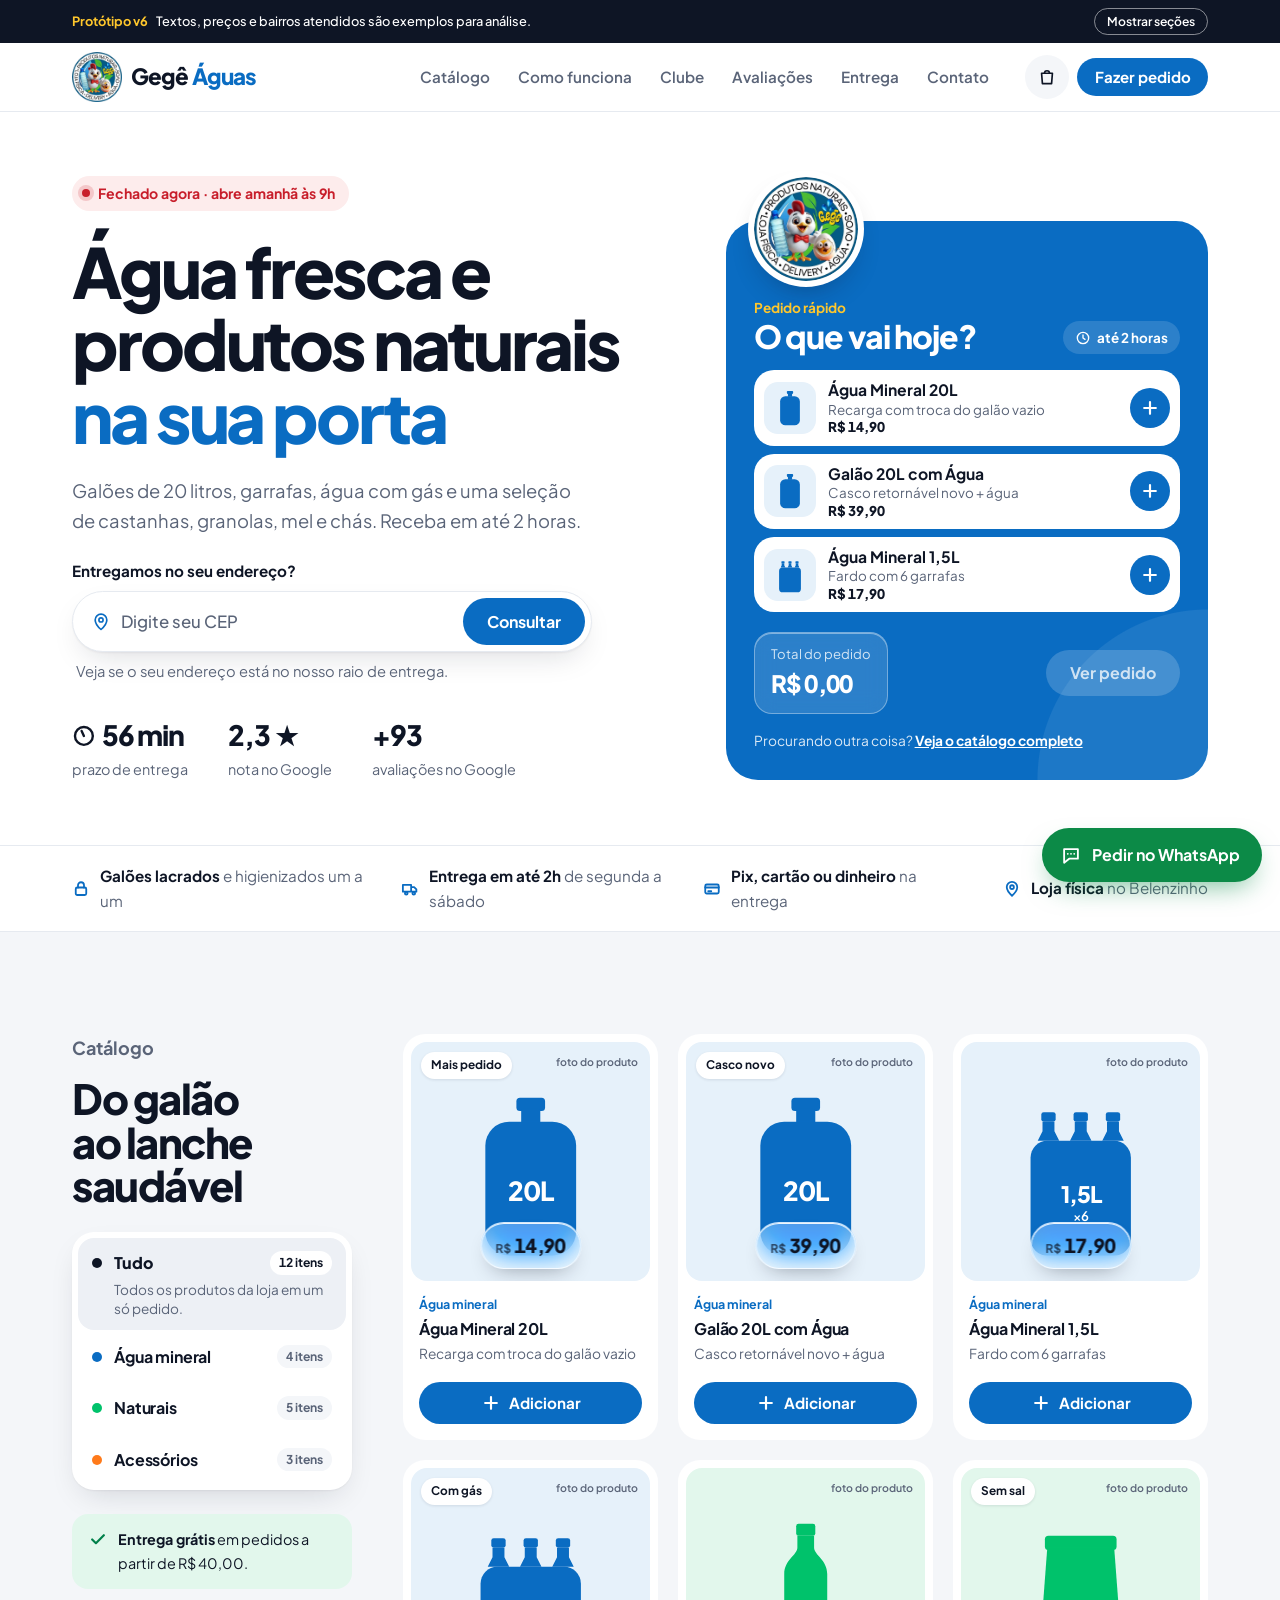
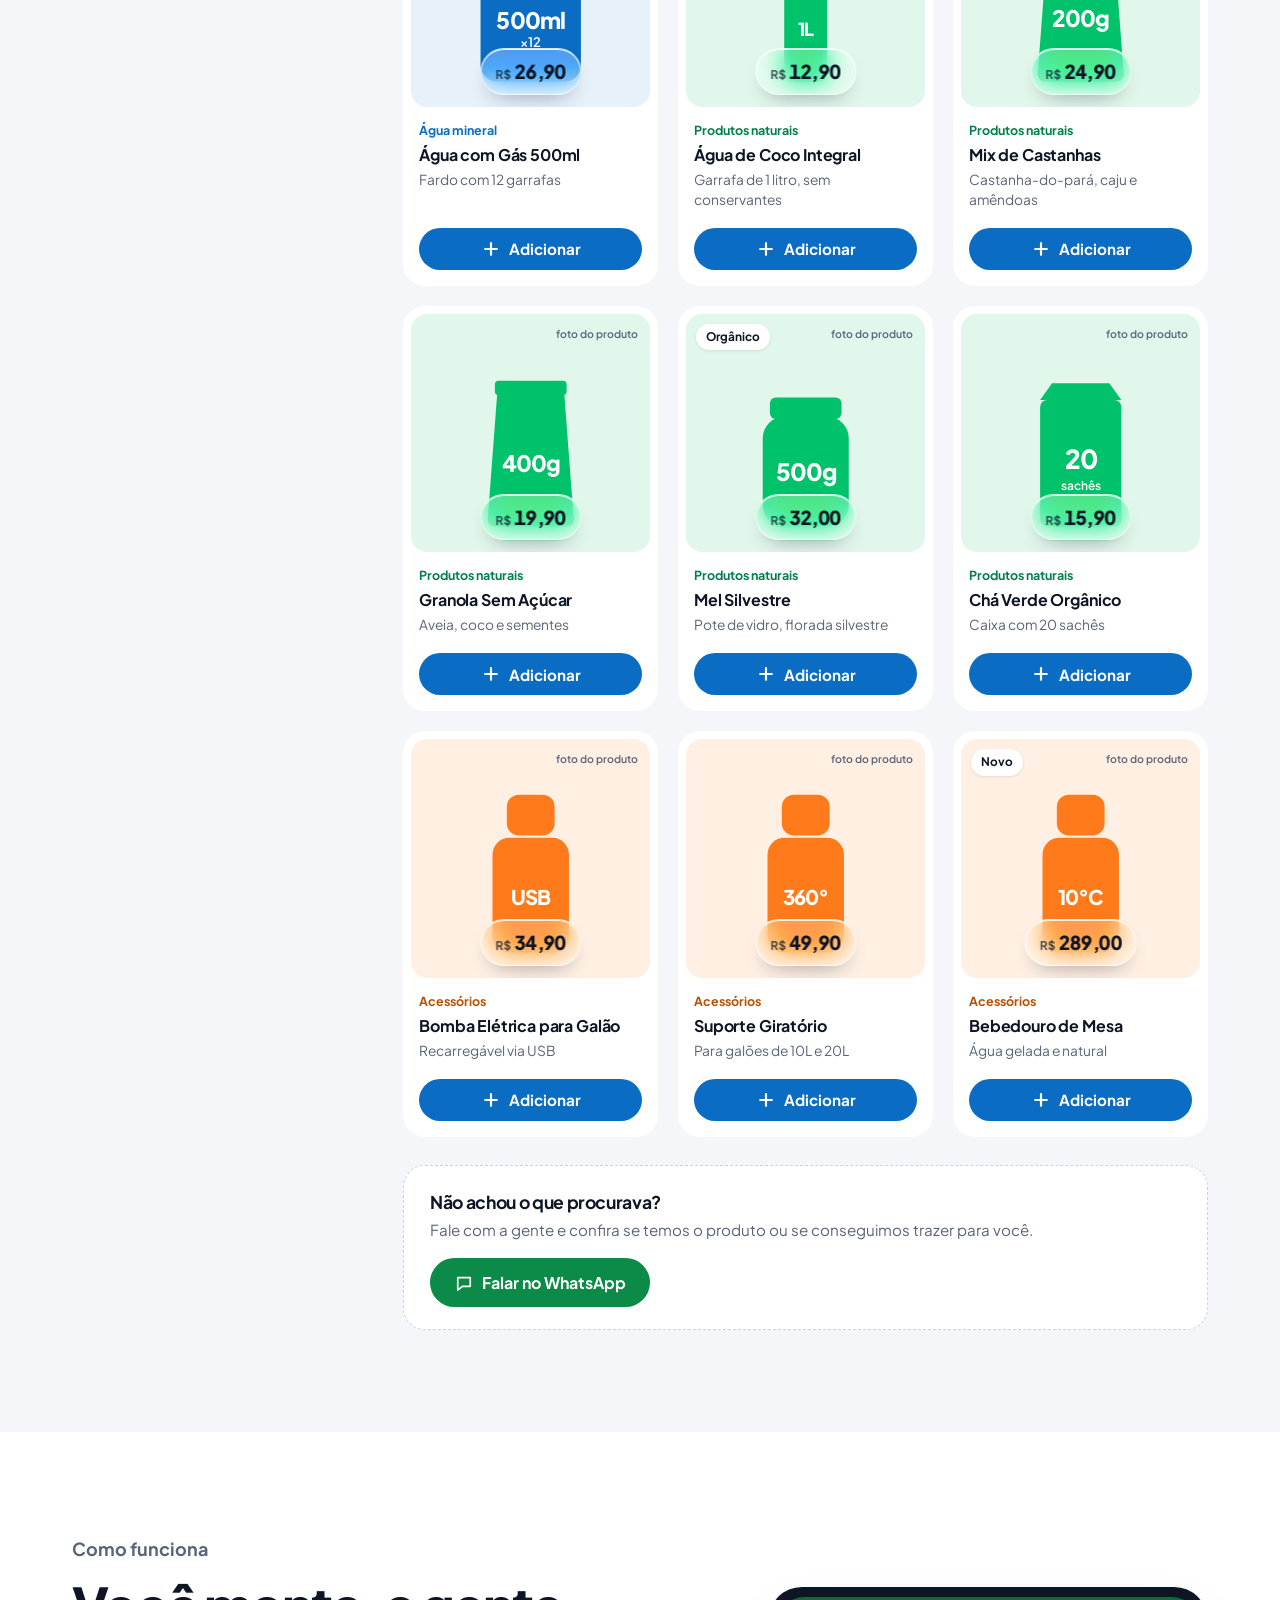
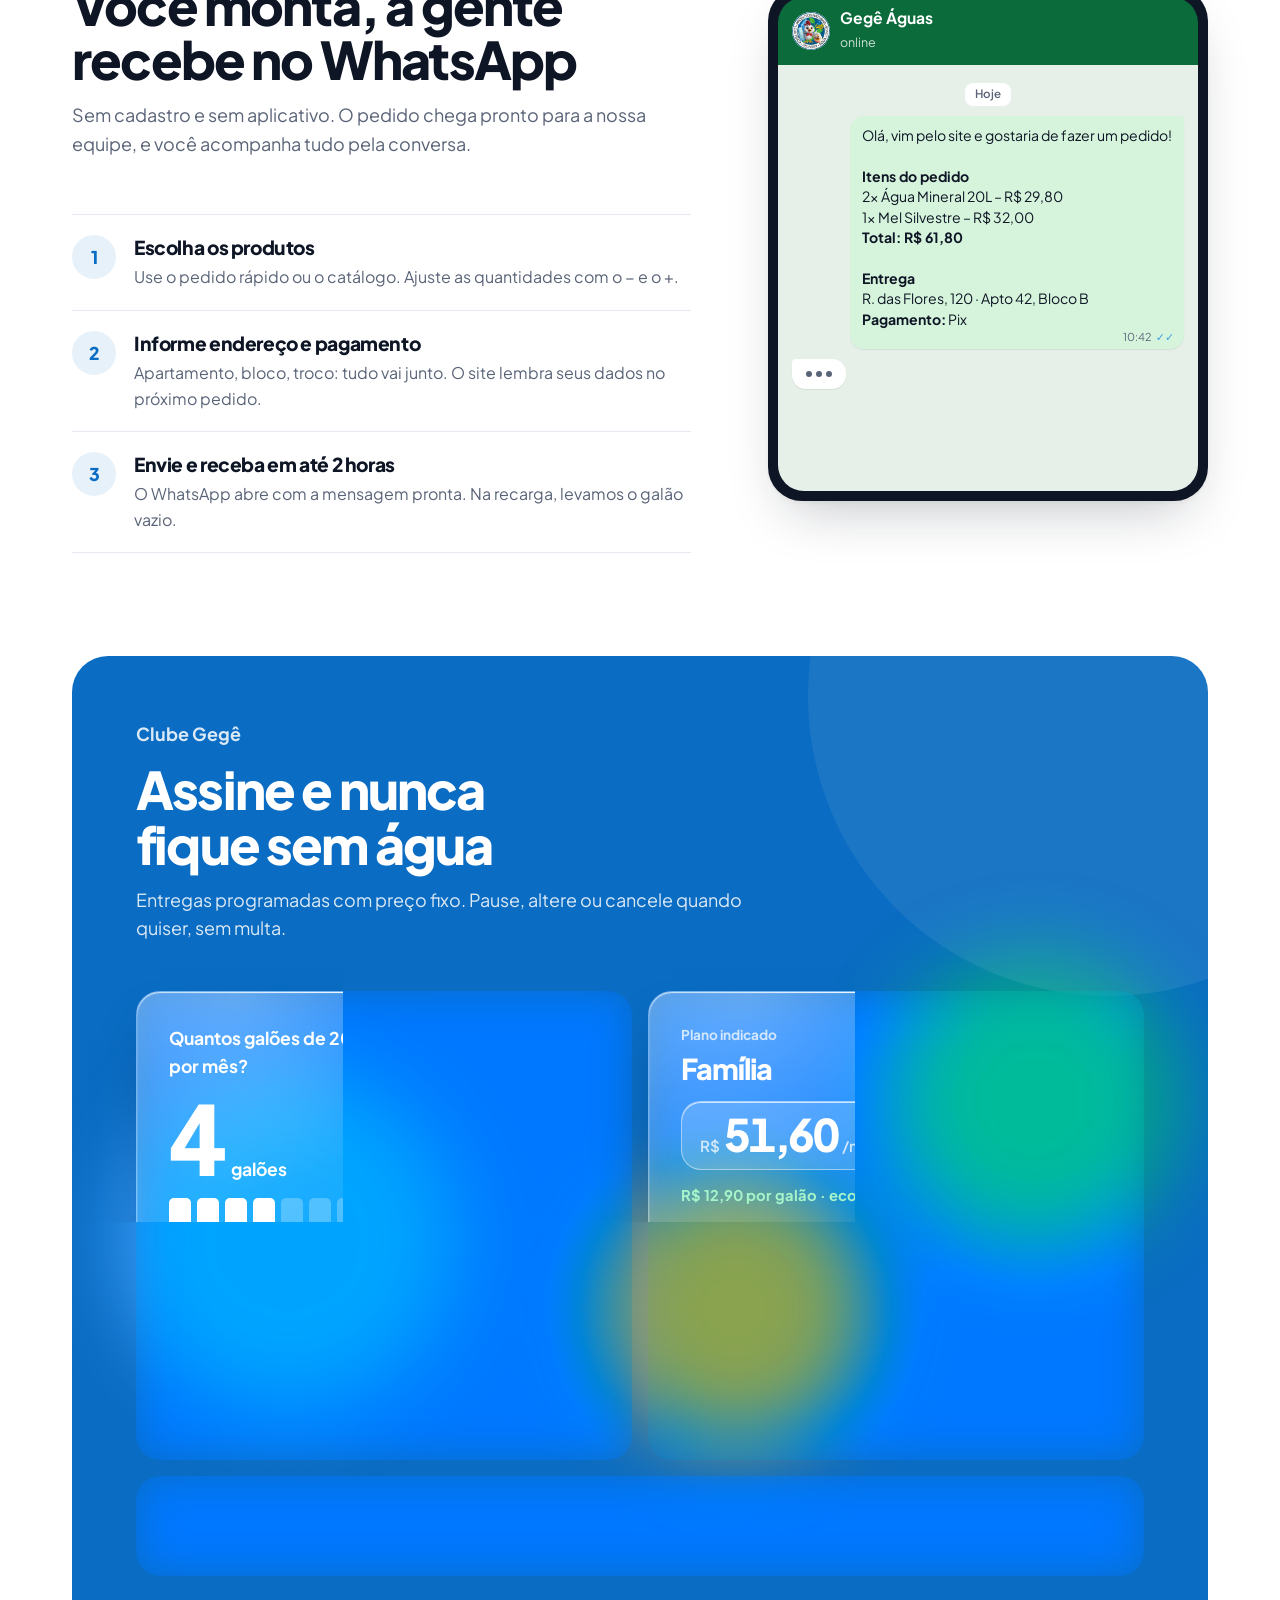
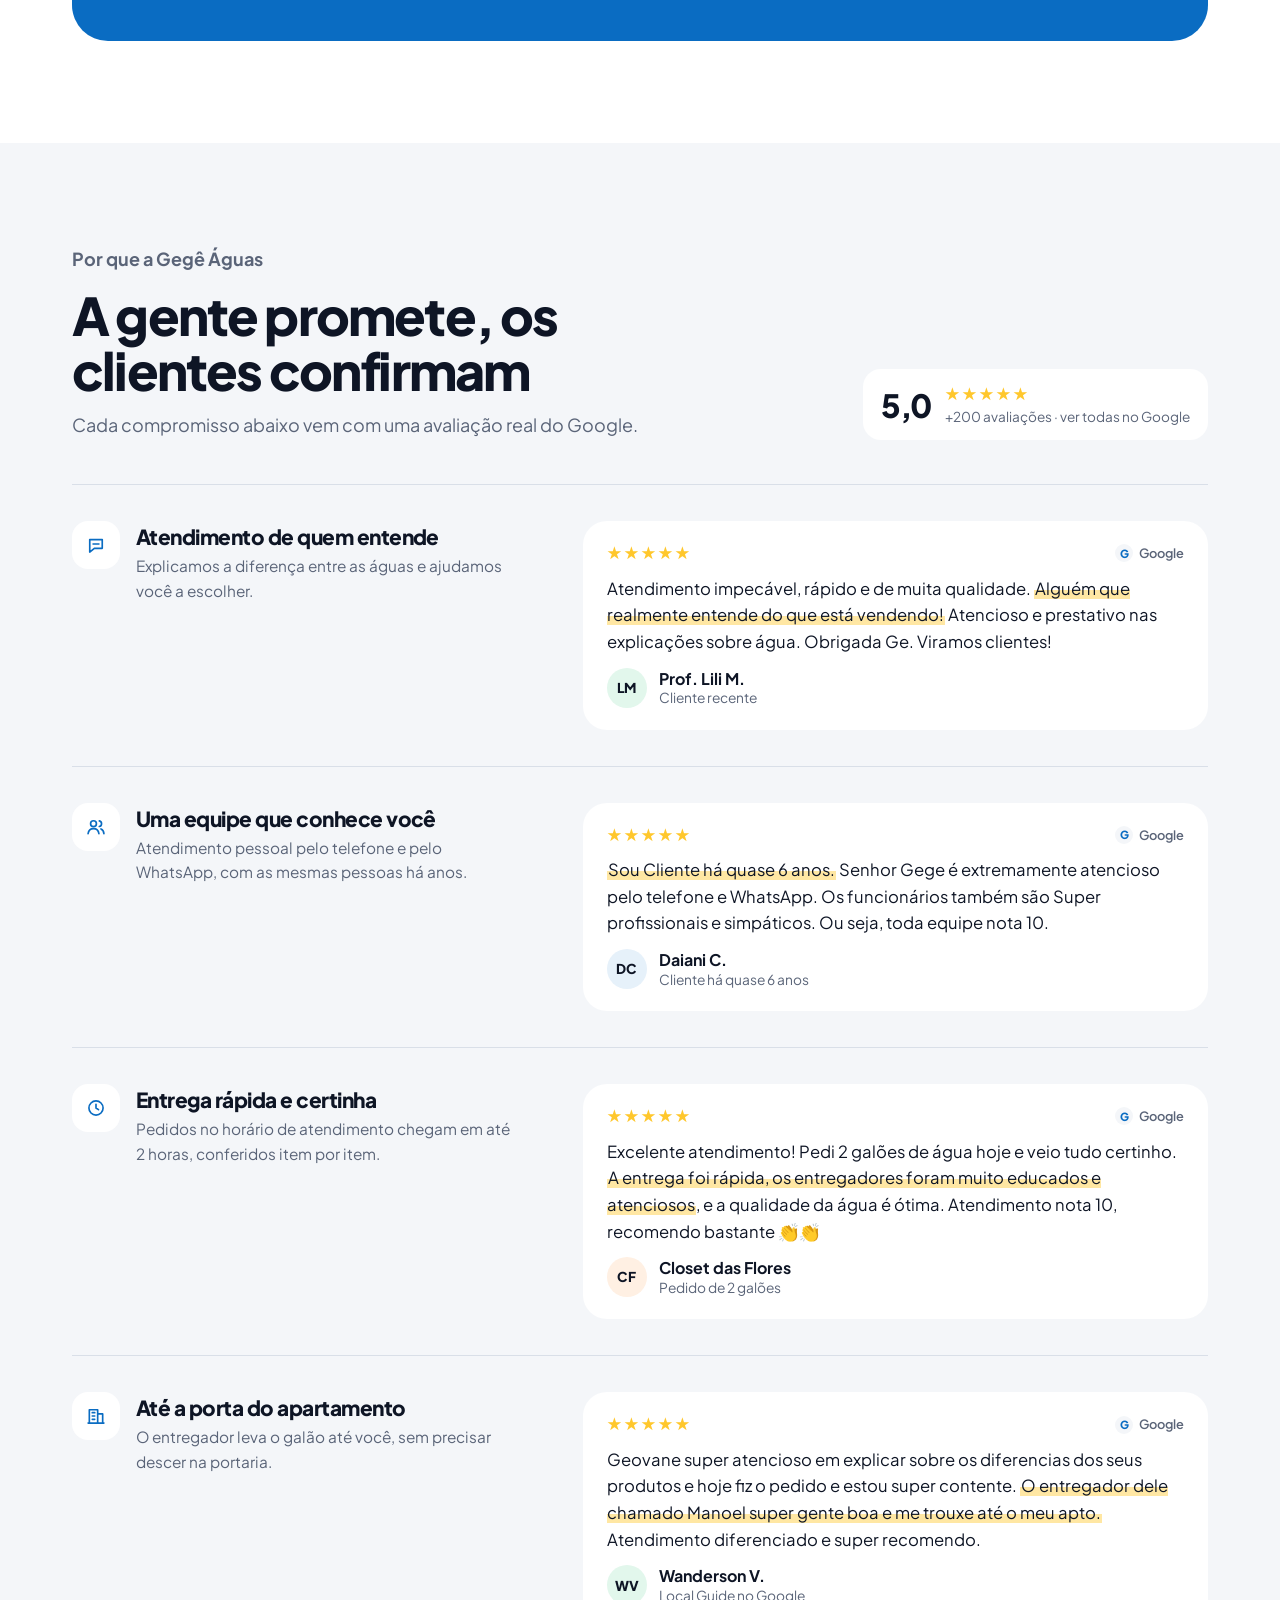
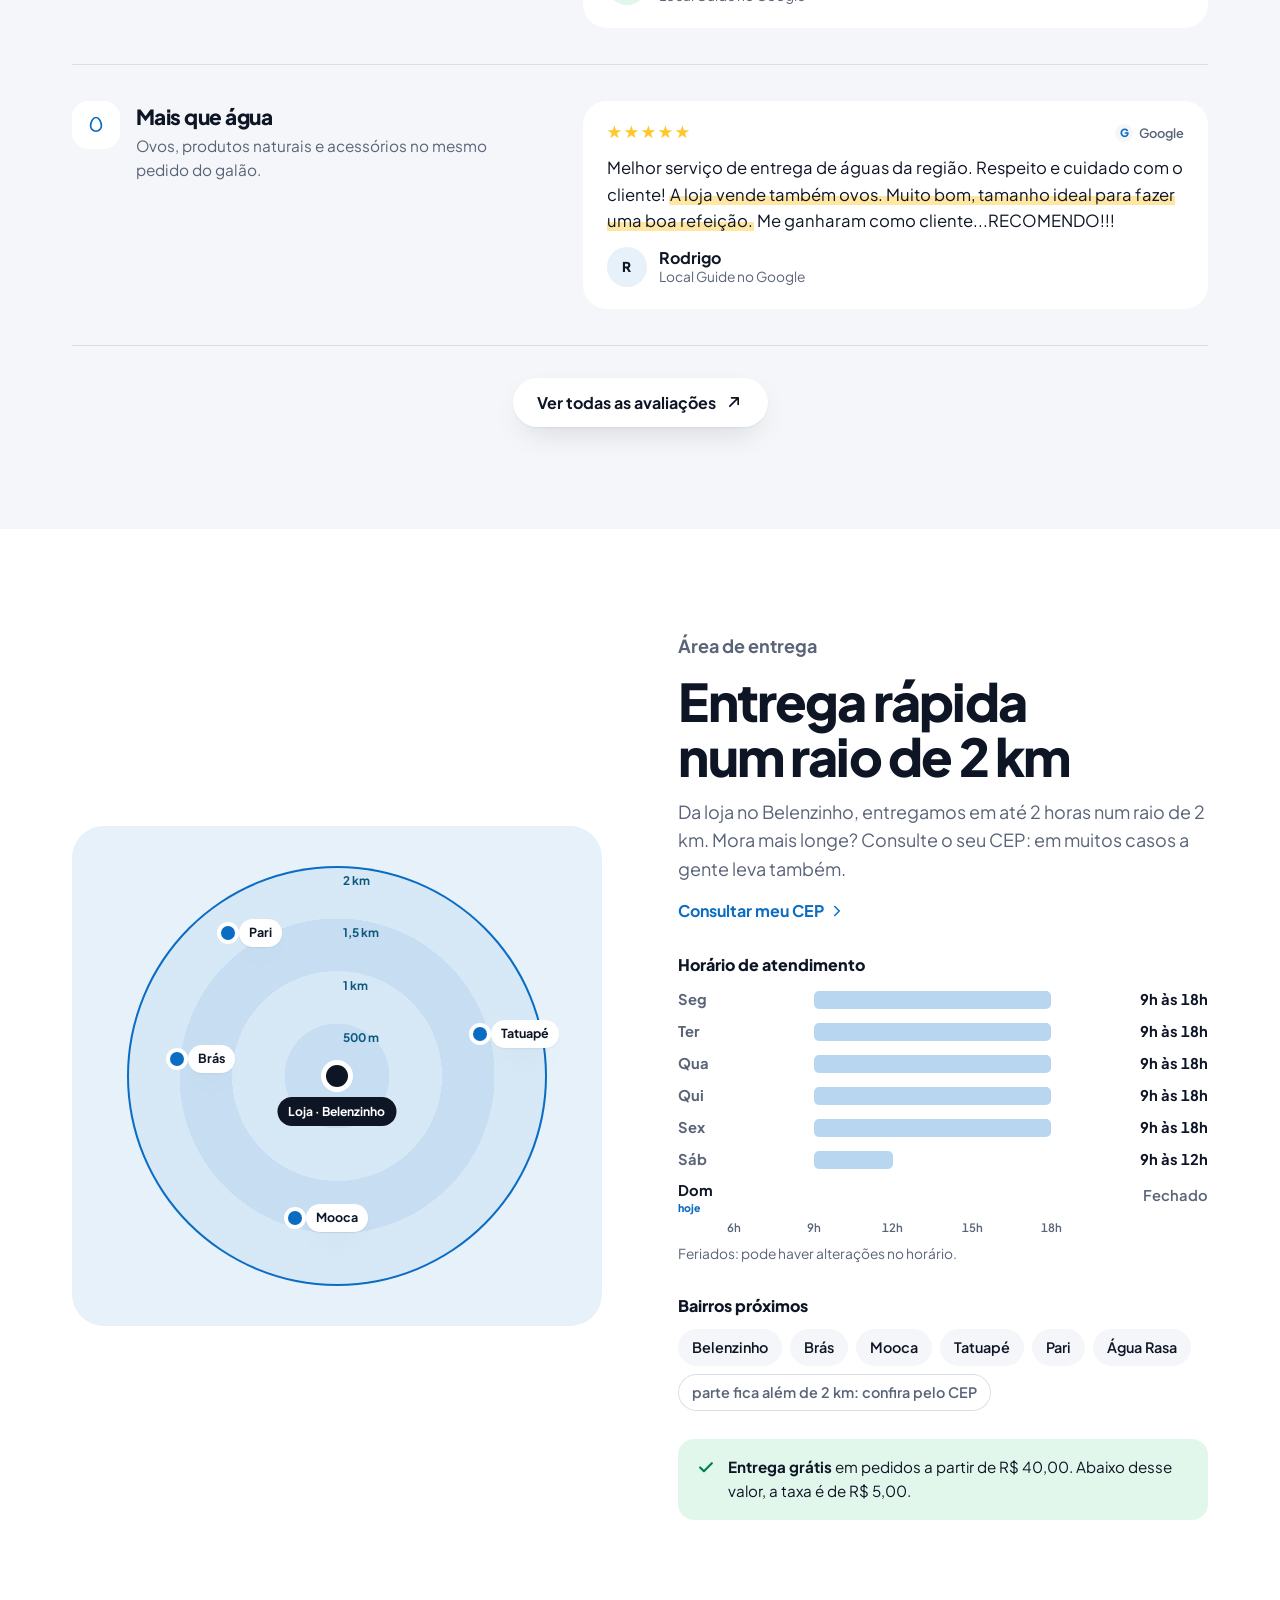
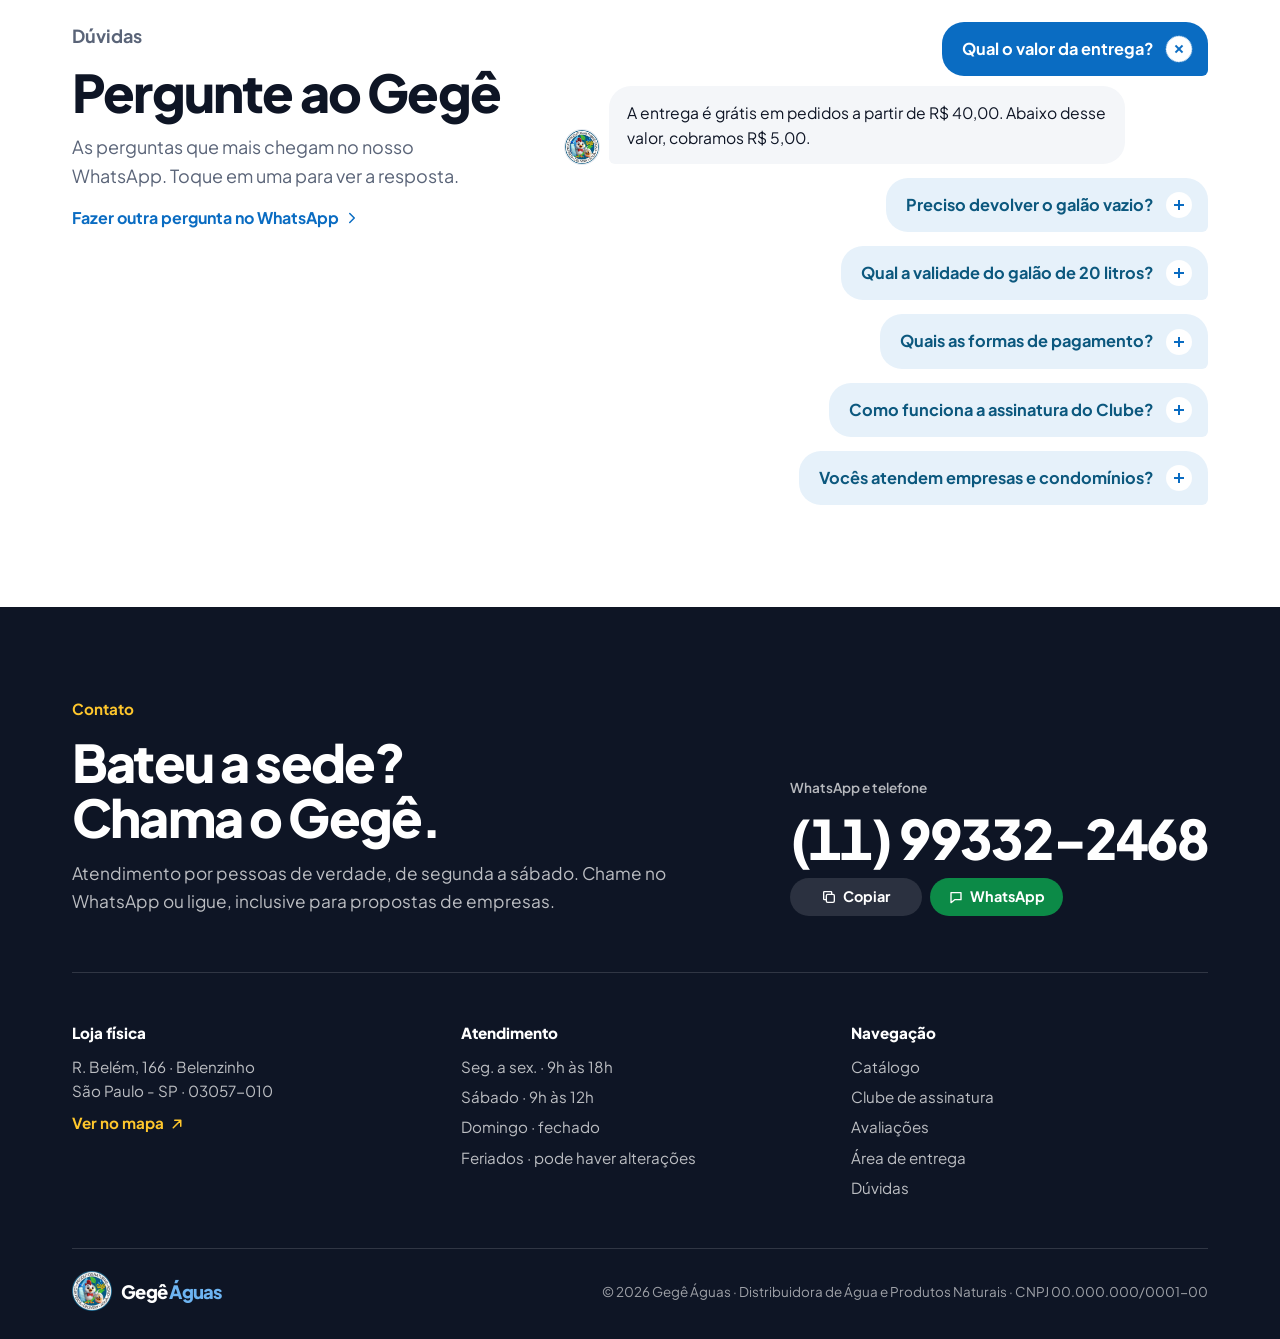
==== commit 18b880f5: "Corrige distância do CEP que dava sempre dentro do raio As coordenadas da BrasilAPI costumam ser o c" ====
--- a/teste.html
+++ b/teste.html
@@ -1468,11 +1468,13 @@
   });
 
   /* CEP: endereço e distância até a loja.
-     1) AwesomeAPI (endereço + coordenadas)  2) BrasilAPI  3) ViaCEP + OpenStreetMap para achar as coordenadas.
-     A distância é em linha reta. Para mais precisão, troque STORE_FALLBACK pelas coordenadas exatas da loja no Google Maps. */
+     Coordenadas: 1) AwesomeAPI  2) OpenStreetMap pela rua (só aceita resultado no nível de rua).
+     As coordenadas da BrasilAPI não são usadas: muitas vezes apontam para o centro da cidade.
+     A distância é em linha reta até STORE (troque pelas coordenadas exatas da loja no Google Maps). */
   const RADIUS_KM = 2;
-  const STORE_CEP = '03057010';
-  const STORE_FALLBACK = { lat: -23.5397, lng: -46.5952 }; // aproximado: R. Belém, 166 · Belenzinho
+  const esc = t => String(t || '').replace(/[&<>"]/g, c => ({ '&': '&amp;', '<': '&lt;', '>': '&gt;', '"': '&quot;' }[c]));
+  const STORE = { lat: -23.5397, lng: -46.5952 }; // aproximado: R. Belém, 166 · Belenzinho
+  const DEBUG = /teste\.html|[?&]debug/.test(location.href);
   const fmtCep = d => `${String(d).slice(0, 5)}-${String(d).slice(5)}`;
   const fmtKm = km => km < 1 ? `${Math.max(100, Math.round(km * 10) * 100)} m` : `${km.toLocaleString('pt-BR', { maximumFractionDigits: 1 })} km`;
   const cepChecks = new Map();
@@ -1493,54 +1495,53 @@
     } finally { clearTimeout(t); }
   }
   const num = v => (v === '' || v == null || isNaN(Number(v))) ? null : Number(v);
+  const okCoord = (lat, lng) => lat != null && lng != null && Math.abs(lat) <= 90 && Math.abs(lng) <= 180 && !(lat === 0 && lng === 0);
   async function lookupCep(d) {
-    let info = null, notFound = 0, failed = 0;
+    let info = null, notFound = 0;
+    const log = [];
     try {
       const a = await getJSON(`https://cep.awesomeapi.com.br/json/${d}`);
-      if (a.__notFound || a.code === 'not_found' || a.code === 'invalid') notFound++;
-      else info = { street: a.address, district: a.district, city: a.city, uf: a.state, lat: num(a.lat), lng: num(a.lng) };
-    } catch (e) { failed++; }
-    if (!info || info.lat == null) {
+      if (a.__notFound || a.code === 'not_found' || a.code === 'invalid') { notFound++; log.push('AwesomeAPI: não encontrado'); }
+      else {
+        info = { street: a.address, district: a.district, city: a.city, uf: a.state };
+        if (okCoord(num(a.lat), num(a.lng))) { info.lat = num(a.lat); info.lng = num(a.lng); info.src = 'AwesomeAPI'; }
+        log.push(`AwesomeAPI: ${info.src ? 'com coordenadas' : 'sem coordenadas'}`);
+      }
+    } catch (e) { log.push('AwesomeAPI: falhou'); }
+    if (!info) {
       try {
         const b = await getJSON(`https://brasilapi.com.br/api/cep/v2/${d}`);
-        if (b.__notFound) notFound++;
-        else {
-          const co = (b.location && b.location.coordinates) || {};
-          info = info || { street: b.street, district: b.neighborhood, city: b.city, uf: b.state };
-          if (num(co.latitude) != null) { info.lat = num(co.latitude); info.lng = num(co.longitude); }
-        }
-      } catch (e) { failed++; }
+        if (b.__notFound) { notFound++; log.push('BrasilAPI: não encontrado'); }
+        else { info = { street: b.street, district: b.neighborhood, city: b.city, uf: b.state }; log.push('BrasilAPI: endereço'); }
+      } catch (e) { log.push('BrasilAPI: falhou'); }
     }
     if (!info) {
       try {
         const v = await getJSON(`https://viacep.com.br/ws/${d}/json/`);
-        if (v.__notFound || v.erro) notFound++;
-        else info = { street: v.logradouro, district: v.bairro, city: v.localidade, uf: v.uf };
-      } catch (e) { failed++; }
+        if (v.__notFound || v.erro) { notFound++; log.push('ViaCEP: não encontrado'); }
+        else { info = { street: v.logradouro, district: v.bairro, city: v.localidade, uf: v.uf }; log.push('ViaCEP: endereço'); }
+      } catch (e) { log.push('ViaCEP: falhou'); }
     }
-    if (!info) return { status: notFound ? 'notfound' : 'error', cep: d };
-    if (info.lat == null && info.city) {
+    if (!info) return { status: notFound ? 'notfound' : 'error', cep: d, log };
+    if (info.lat == null && info.street && info.city) {
       try {
-        const q = new URLSearchParams({ format: 'json', limit: '1', countrycodes: 'br', city: info.city, state: info.uf || '', street: info.street || '' });
+        const q = new URLSearchParams({ format: 'jsonv2', limit: '1', countrycodes: 'br', street: info.street, city: info.city, state: info.uf || '', country: 'Brasil' });
         const n = await getJSON(`https://nominatim.openstreetmap.org/search?${q}`);
-        if (Array.isArray(n) && n[0]) { info.lat = num(n[0].lat); info.lng = num(n[0].lon); }
-      } catch (e) { /* segue sem coordenadas */ }
+        const hit = Array.isArray(n) && n.find(x => x.category === 'highway' || ['road', 'street', 'residential'].includes(x.addresstype));
+        if (hit && okCoord(num(hit.lat), num(hit.lon))) { info.lat = num(hit.lat); info.lng = num(hit.lon); info.src = 'OpenStreetMap'; }
+        log.push(`OpenStreetMap: ${hit ? 'rua encontrada' : 'rua não encontrada'}`);
+      } catch (e) { log.push('OpenStreetMap: falhou'); }
     }
-    return { ...info, cep: d, status: info.lat == null ? 'noloc' : 'ok' };
-  }
-  let storePos = null;
-  async function getStore() {
-    if (storePos) return storePos;
-    try { const r = await lookupCep(STORE_CEP); if (r.status === 'ok') storePos = { lat: r.lat, lng: r.lng }; } catch (e) {}
-    return storePos || (storePos = STORE_FALLBACK);
+    return { ...info, cep: d, log, status: info.lat == null ? 'noloc' : 'ok' };
   }
   async function checkCep(d) {
     if (cepChecks.has(d)) return cepChecks.get(d);
-    const [r, store] = await Promise.all([lookupCep(d), getStore()]);
-    if (r.status === 'ok') r.km = haversine(store, r);
+    const r = await lookupCep(d);
+    if (r.status === 'ok') r.km = haversine(STORE, r);
     if (r.status !== 'error') cepChecks.set(d, r);
     return r;
   }
+  const debugLine = r => !DEBUG ? '' : `<br><small style="font-weight:500;color:var(--muted)">Teste · ${esc(r.log.join(' · '))}${r.lat != null ? ` · coordenadas ${r.lat.toFixed(5)}, ${r.lng.toFixed(5)} (${r.src})` : ''}${r.km != null ? ` · ${r.km.toFixed(2)} km` : ''}</small>`;
   function prefillAddress(r) {
     const co = $('#co-cep');
     if (!co.value.replace(/\D/g, '')) co.value = fmtCep(r.cep);
@@ -1681,7 +1682,6 @@
     const d = cep.value.replace(/\D/g, '').slice(0, 8);
     cep.value = d.length > 5 ? `${d.slice(0, 5)}-${d.slice(5)}` : d;
   });
-  const esc = t => String(t || '').replace(/[&<>"]/g, c => ({ '&': '&amp;', '<': '&lt;', '>': '&gt;', '"': '&quot;' }[c]));
   const placeOf = r => [r.street, r.district].filter(Boolean).join(', ') || `CEP ${fmtCep(r.cep)}`;
   const askLink = (r, label) => {
     const where = [r.street, r.district, r.city && `${r.city}${r.uf ? '/' + r.uf : ''}`].filter(Boolean).join(', ');
@@ -1705,19 +1705,19 @@
     btn.disabled = false;
     if (r.status === 'ok' && r.km <= RADIUS_KM) {
       cepRes.className = 'cep-result ok';
-      cepRes.innerHTML = `Entregamos em <b>${esc(placeOf(r))}</b>, a ${fmtKm(r.km)} da loja. Chega em até 2 horas, grátis acima de R$ 40,00.`;
+      cepRes.innerHTML = `Entregamos em <b>${esc(placeOf(r))}</b>, a ${fmtKm(r.km)} da loja. Chega em até 2 horas, grátis acima de R$ 40,00.${debugLine(r)}`;
     } else if (r.status === 'ok') {
       cepRes.className = 'cep-result warn';
-      cepRes.innerHTML = `<b>${esc(placeOf(r))}</b> fica a ${fmtKm(r.km)} da loja, fora do nosso raio de 2 km. Consulte a disponibilidade de entrega para a sua localização.<br>${askLink(r, 'Consultar disponibilidade')}`;
+      cepRes.innerHTML = `<b>${esc(placeOf(r))}</b> fica a ${fmtKm(r.km)} da loja, fora do nosso raio de 2 km. Consulte a disponibilidade de entrega para a sua localização.<br>${askLink(r, 'Consultar disponibilidade')}${debugLine(r)}`;
     } else if (r.status === 'noloc') {
       cepRes.className = 'cep-result warn';
-      cepRes.innerHTML = `Encontramos <b>${esc(placeOf(r))}</b>, mas não conseguimos calcular a distância até a loja. Consulte a disponibilidade de entrega.<br>${askLink(r, 'Consultar disponibilidade')}`;
+      cepRes.innerHTML = `Encontramos <b>${esc(placeOf(r))}</b>, mas não conseguimos calcular a distância até a loja. Consulte a disponibilidade de entrega.<br>${askLink(r, 'Consultar disponibilidade')}${debugLine(r)}`;
     } else if (r.status === 'notfound') {
       cepRes.className = 'cep-result err';
       cepRes.textContent = `Não encontramos o CEP ${fmtCep(d)}. Confira os números e tente de novo.`;
     } else {
       cepRes.className = 'cep-result warn';
-      cepRes.innerHTML = `Não conseguimos consultar o CEP agora. Fale com a gente para confirmar a entrega.<br>${askLink({ cep: d }, 'Consultar pelo WhatsApp')}`;
+      cepRes.innerHTML = `Não conseguimos consultar o CEP agora. Fale com a gente para confirmar a entrega.<br>${askLink({ cep: d }, 'Consultar pelo WhatsApp')}${debugLine(r)}`;
     }
     if (r.status === 'ok' || r.status === 'noloc') prefillAddress(r);
   });
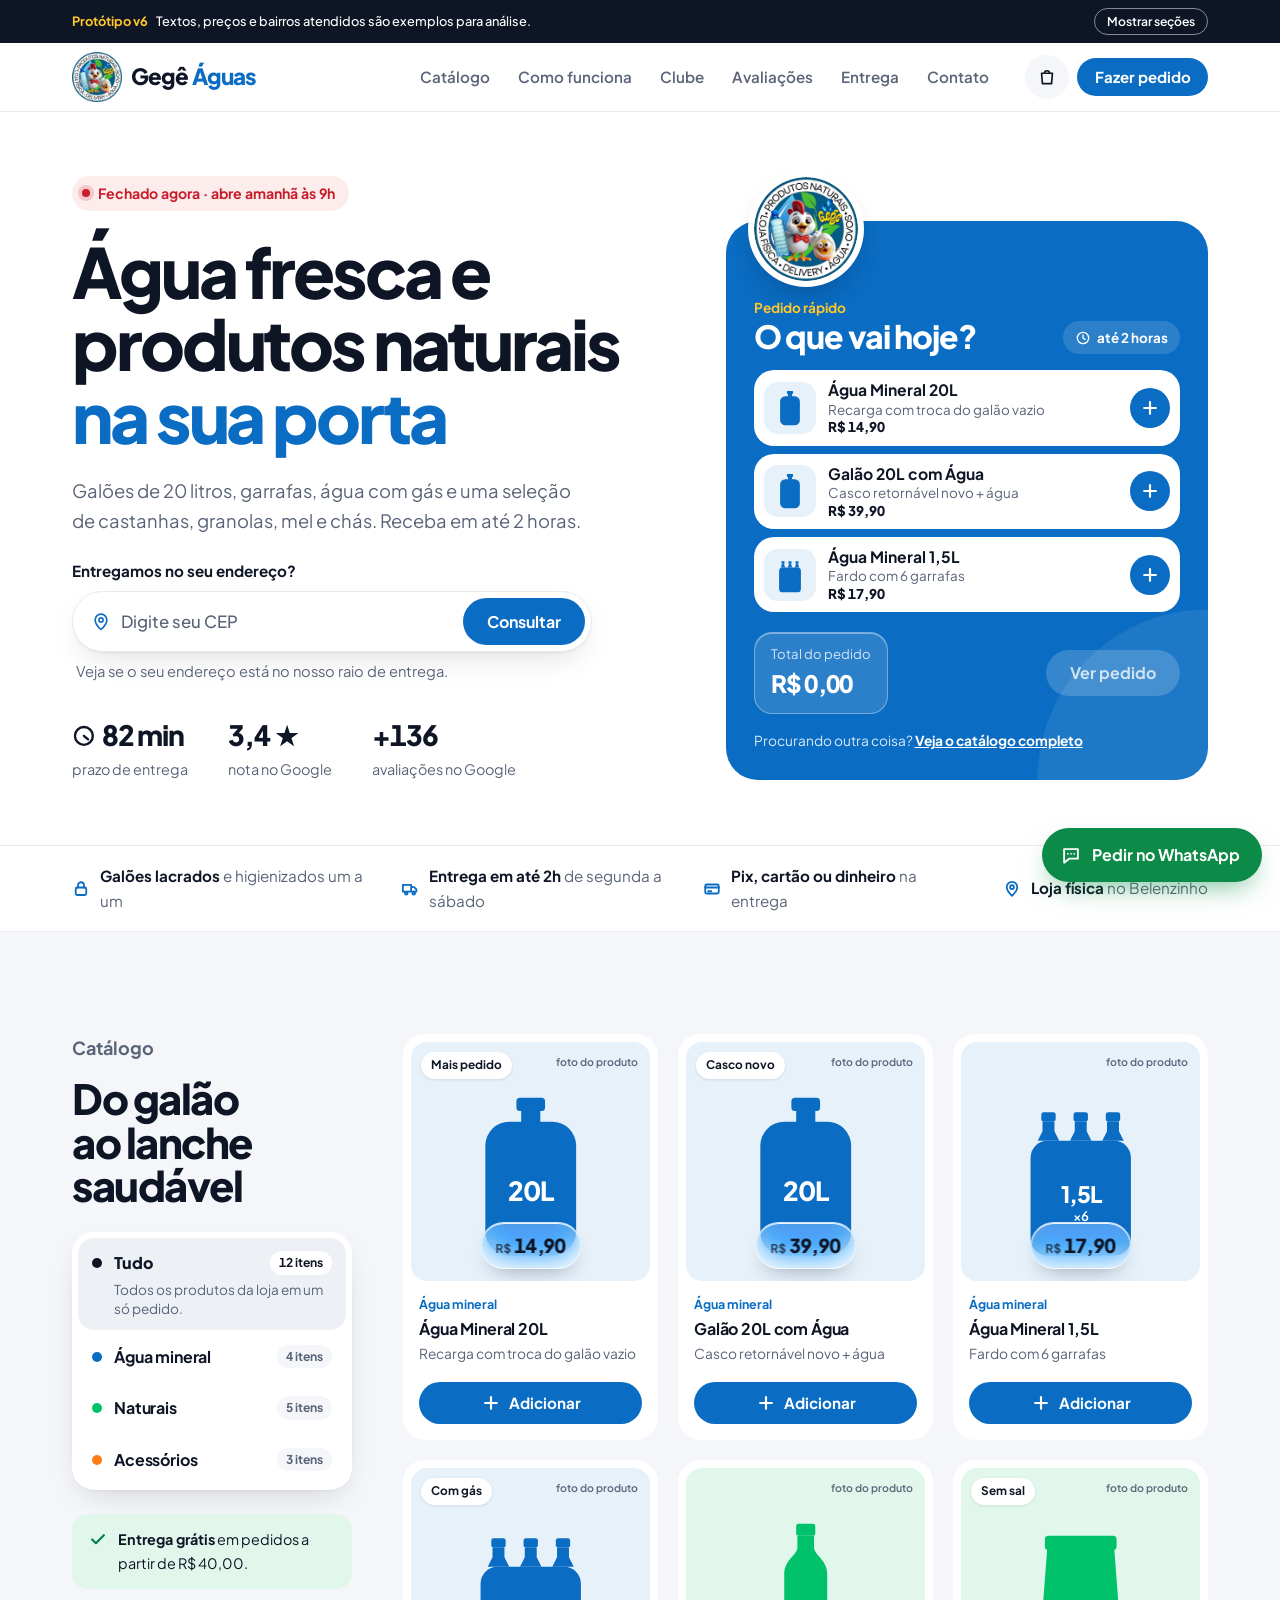
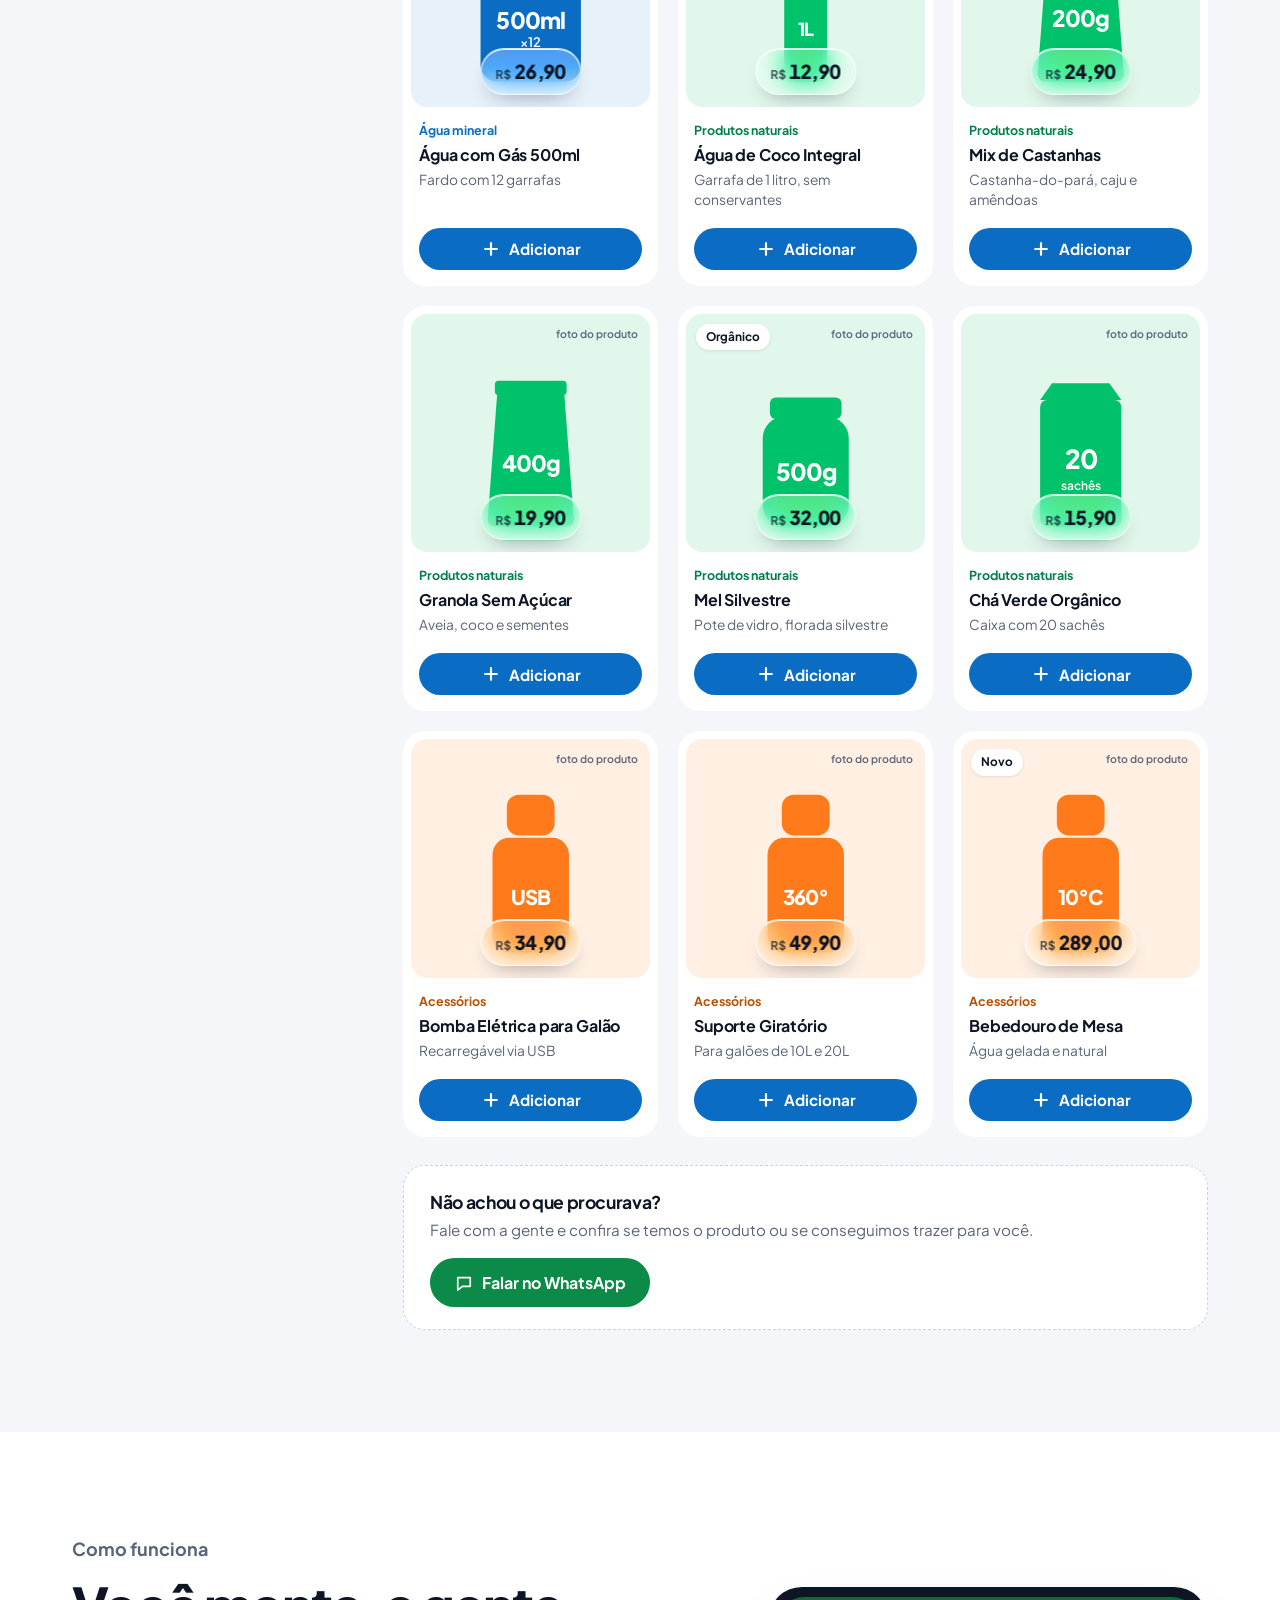
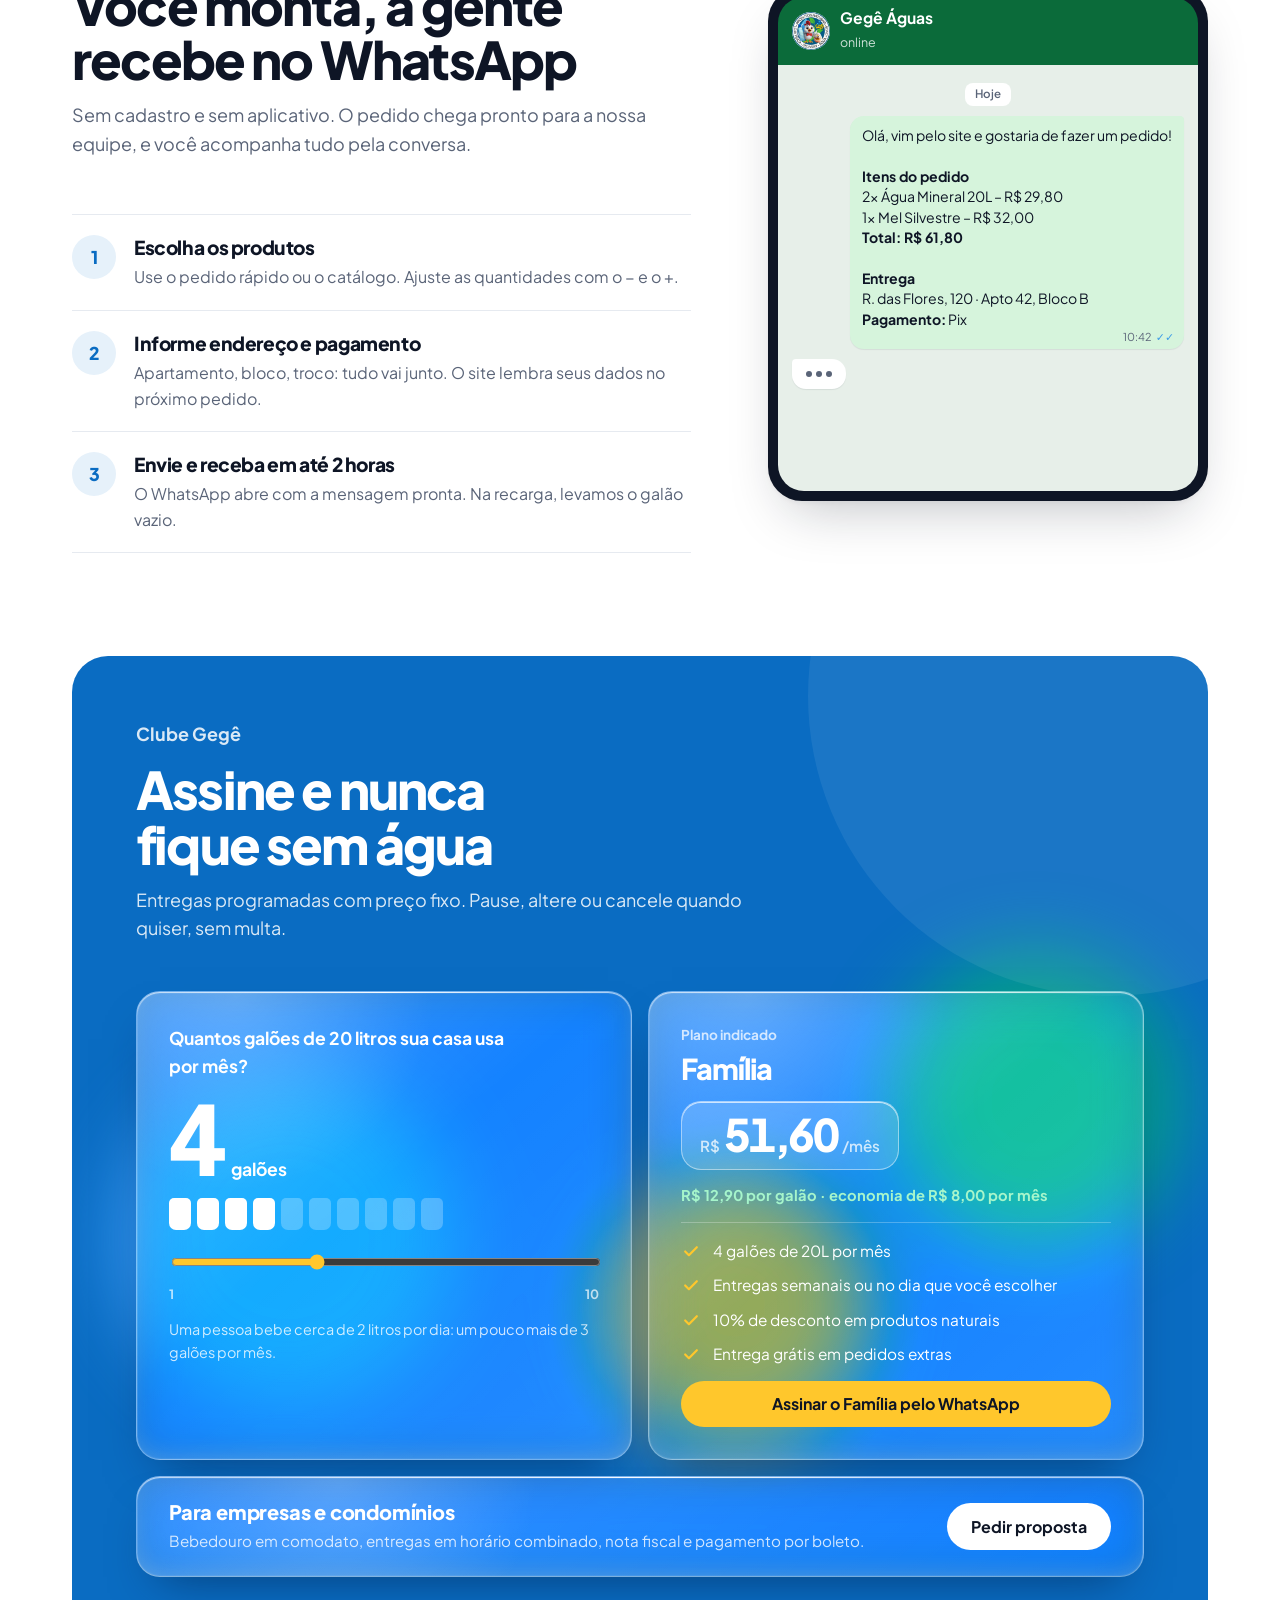
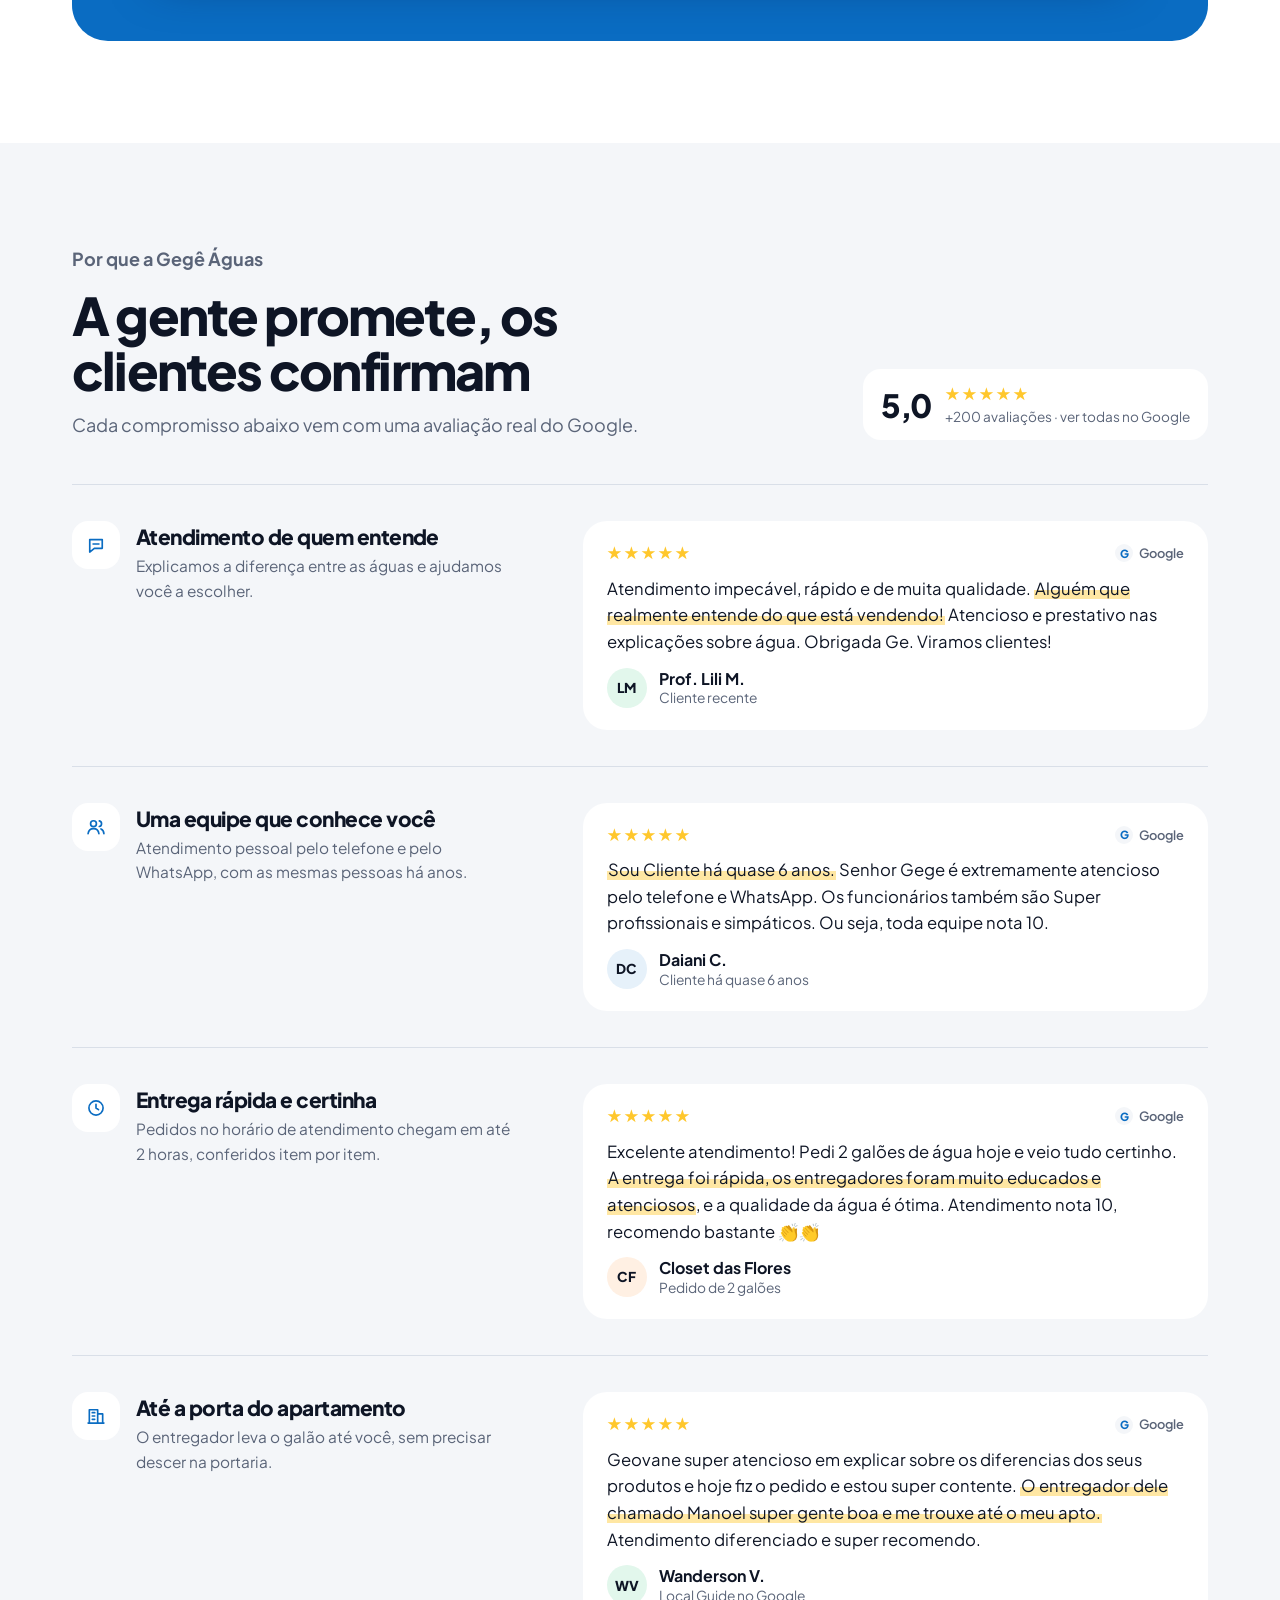
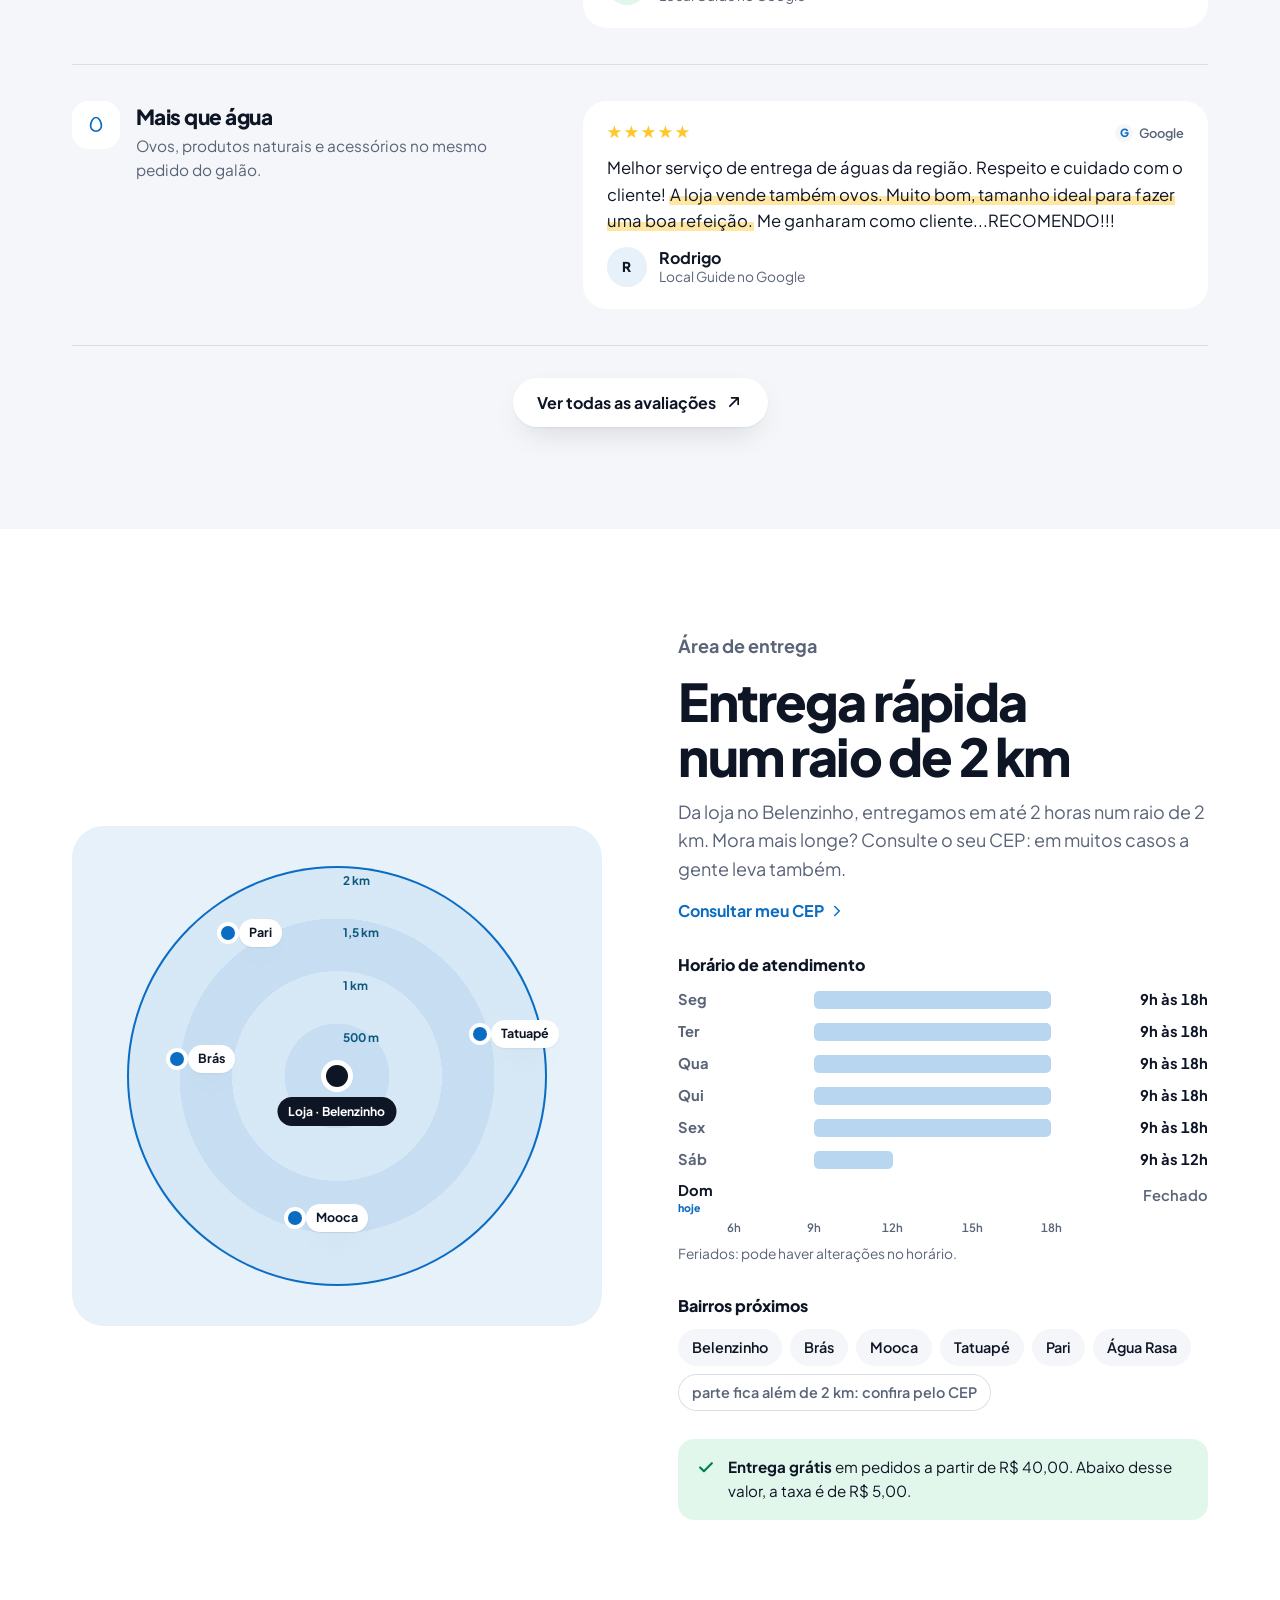
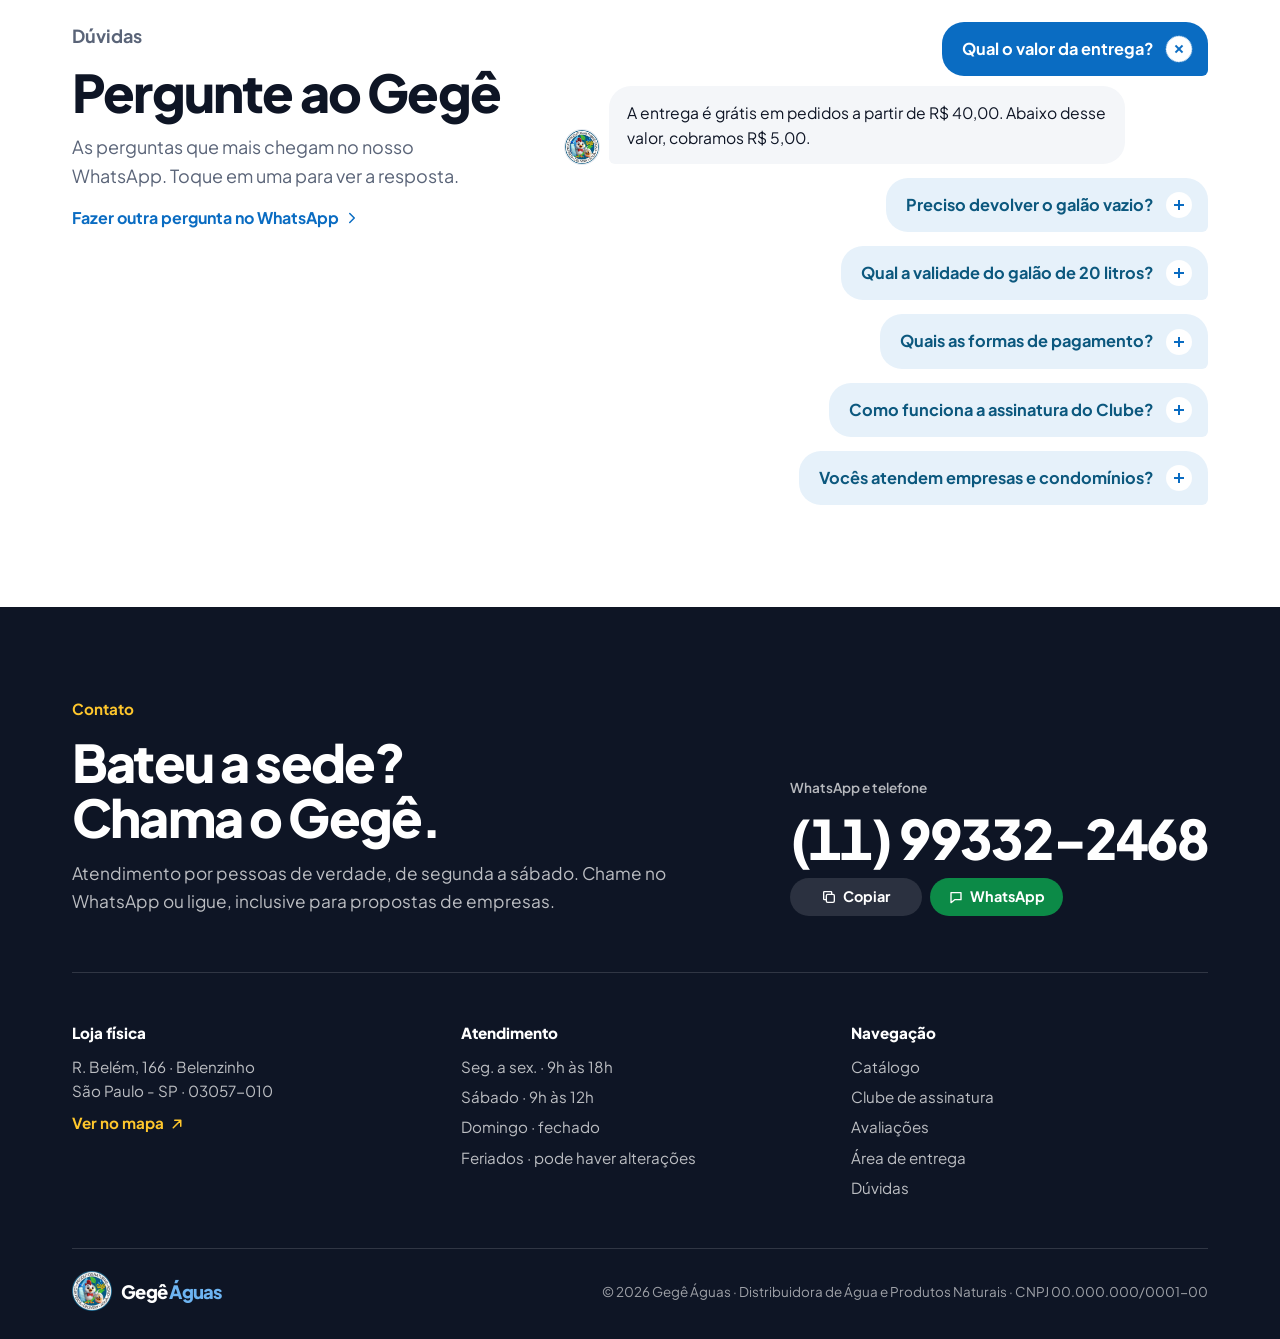
==== commit cd7cf7c6: "Simplifica a resposta para CEP fora do raio de entrega Co-Authored-By: Claude Opus 5.5 <noreply@anth" ====
--- a/teste.html
+++ b/teste.html
@@ -1460,7 +1460,7 @@
       if (e.target.value.replace(/\D/g, '') !== d) return;
       if (r.status === 'ok' || r.status === 'noloc') prefillAddress(r);
       if (r.status === 'ok' && r.km <= RADIUS_KM) { note.className = 'cep-note ok'; note.textContent = `Dentro do raio de entrega: a ${fmtKm(r.km)} da loja.`; }
-      else if (r.status === 'ok') { note.className = 'cep-note warn'; note.textContent = `A ${fmtKm(r.km)} da loja, fora do raio de 2 km. Você pode enviar o pedido e a loja confirma se consegue entregar.`; }
+      else if (r.status === 'ok') { note.className = 'cep-note warn'; note.textContent = 'Para essa localização, é necessário consultar a possibilidade de entrega. Você pode enviar o pedido e a loja confirma.'; }
       else if (r.status === 'notfound') { note.className = 'cep-note err'; note.textContent = 'CEP não encontrado. Confira os números.'; }
       else { note.className = 'cep-note'; note.textContent = ''; }
       if (step === 2) updateSendLink();
@@ -1708,10 +1708,10 @@
       cepRes.innerHTML = `Entregamos em <b>${esc(placeOf(r))}</b>, a ${fmtKm(r.km)} da loja. Chega em até 2 horas, grátis acima de R$ 40,00.${debugLine(r)}`;
     } else if (r.status === 'ok') {
       cepRes.className = 'cep-result warn';
-      cepRes.innerHTML = `<b>${esc(placeOf(r))}</b> fica a ${fmtKm(r.km)} da loja, fora do nosso raio de 2 km. Consulte a disponibilidade de entrega para a sua localização.<br>${askLink(r, 'Consultar disponibilidade')}${debugLine(r)}`;
+      cepRes.innerHTML = `Para essa localização, é necessário consultar a possibilidade de entrega.<br>${askLink(r, 'Consultar disponibilidade')}${debugLine(r)}`;
     } else if (r.status === 'noloc') {
       cepRes.className = 'cep-result warn';
-      cepRes.innerHTML = `Encontramos <b>${esc(placeOf(r))}</b>, mas não conseguimos calcular a distância até a loja. Consulte a disponibilidade de entrega.<br>${askLink(r, 'Consultar disponibilidade')}${debugLine(r)}`;
+      cepRes.innerHTML = `Para essa localização, é necessário consultar a possibilidade de entrega.<br>${askLink(r, 'Consultar disponibilidade')}${debugLine(r)}`;
     } else if (r.status === 'notfound') {
       cepRes.className = 'cep-result err';
       cepRes.textContent = `Não encontramos o CEP ${fmtCep(d)}. Confira os números e tente de novo.`;
